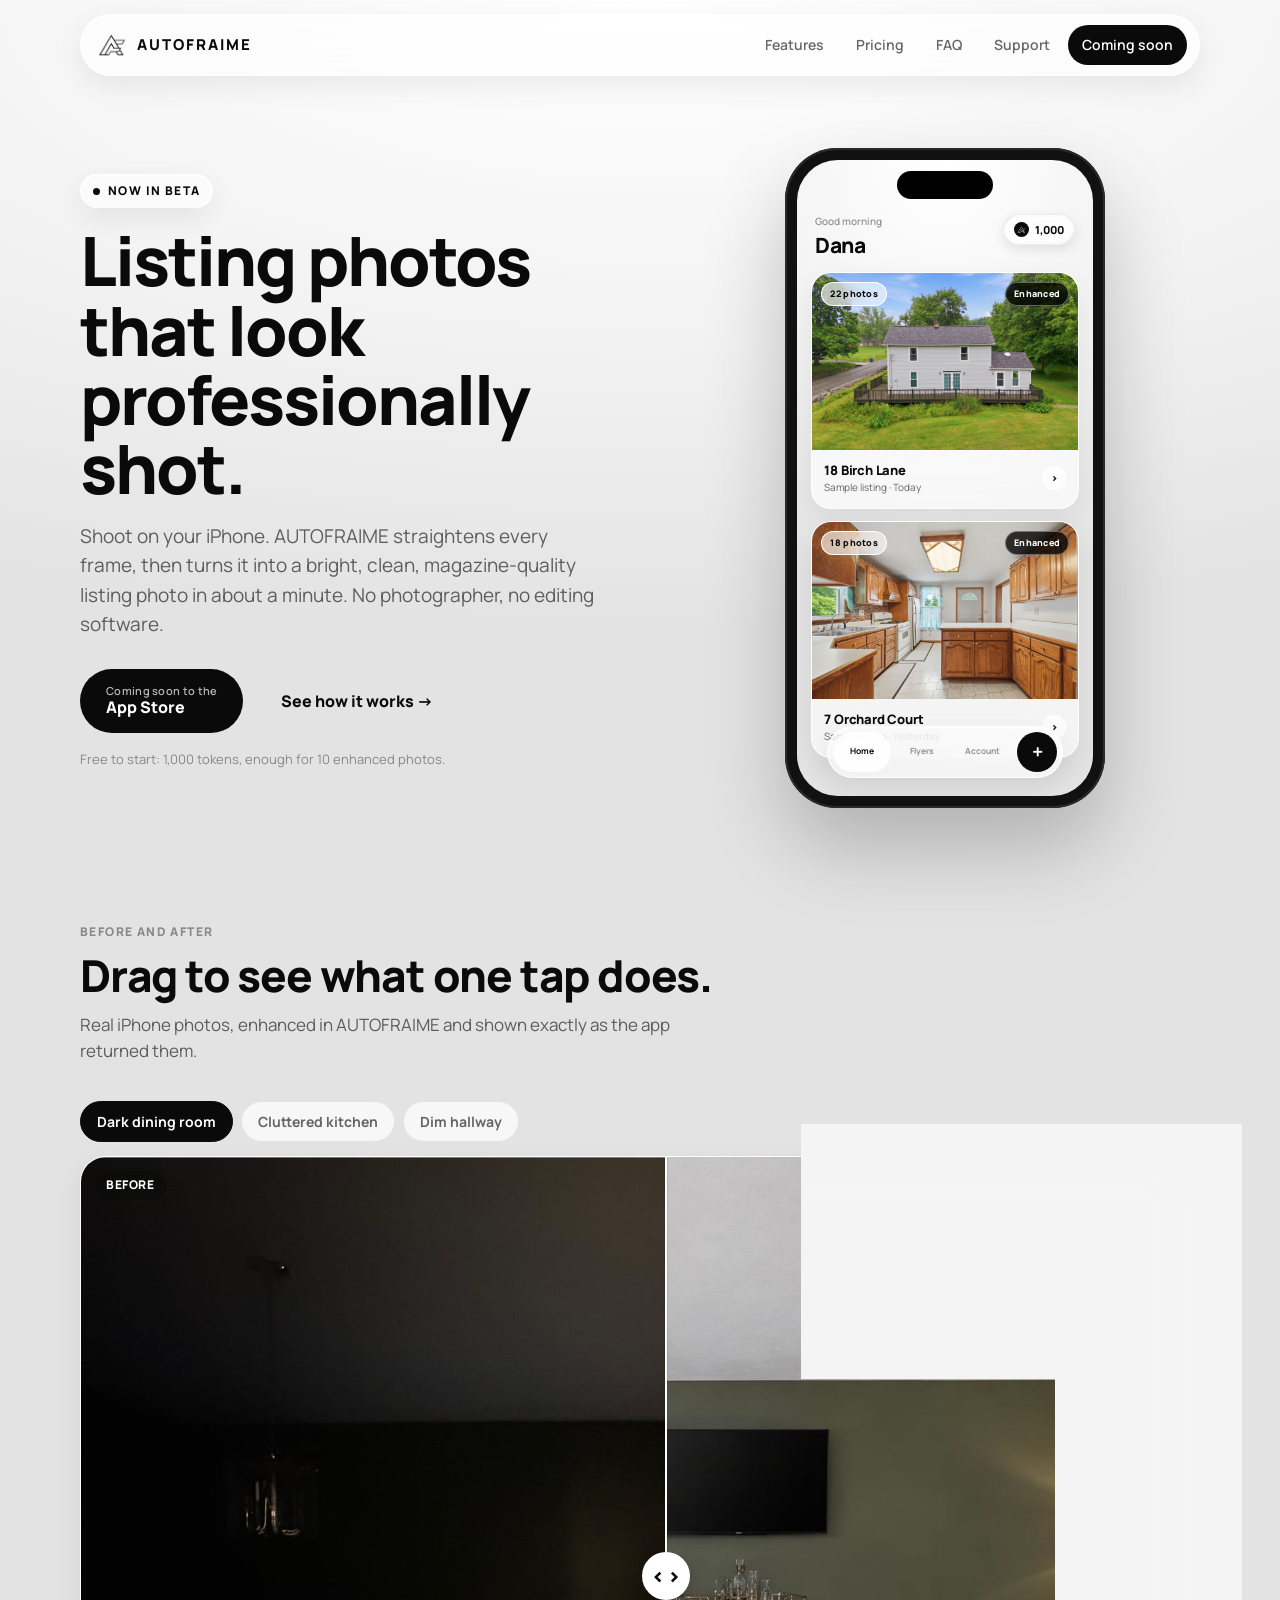
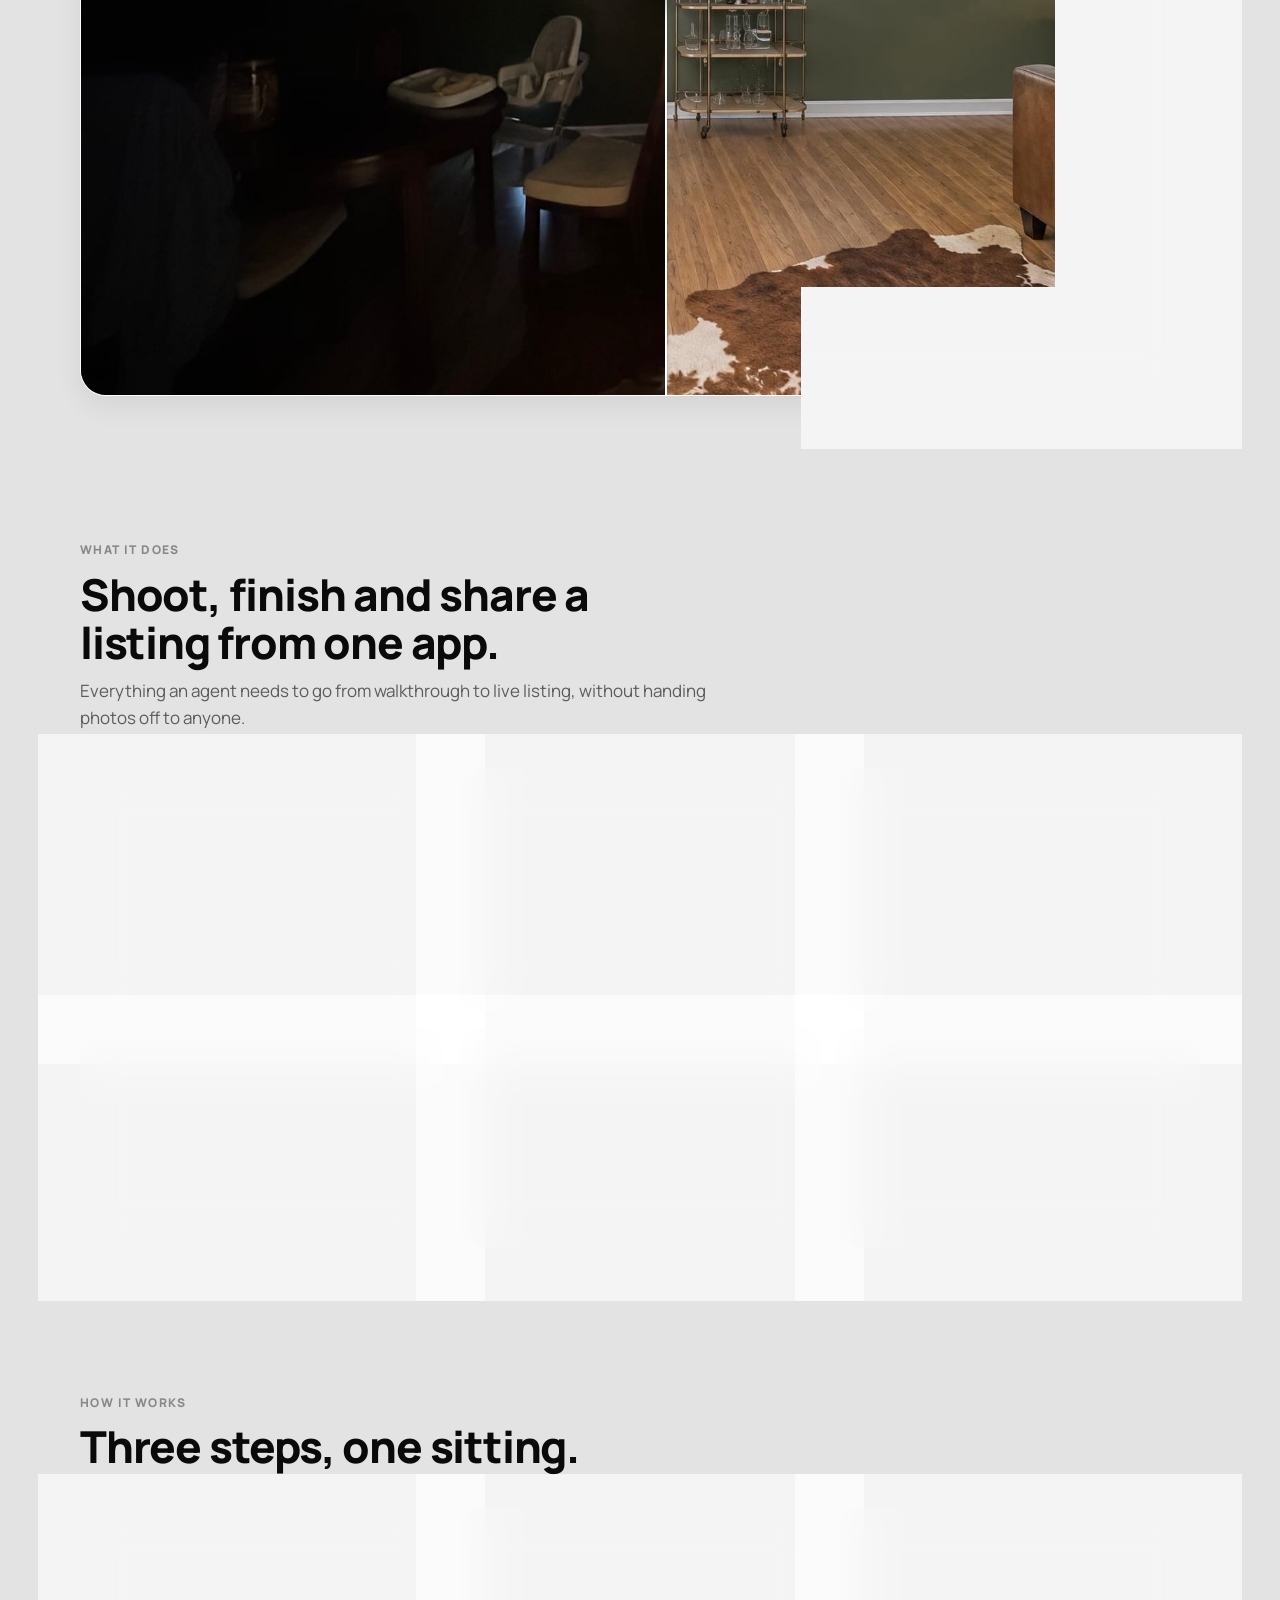
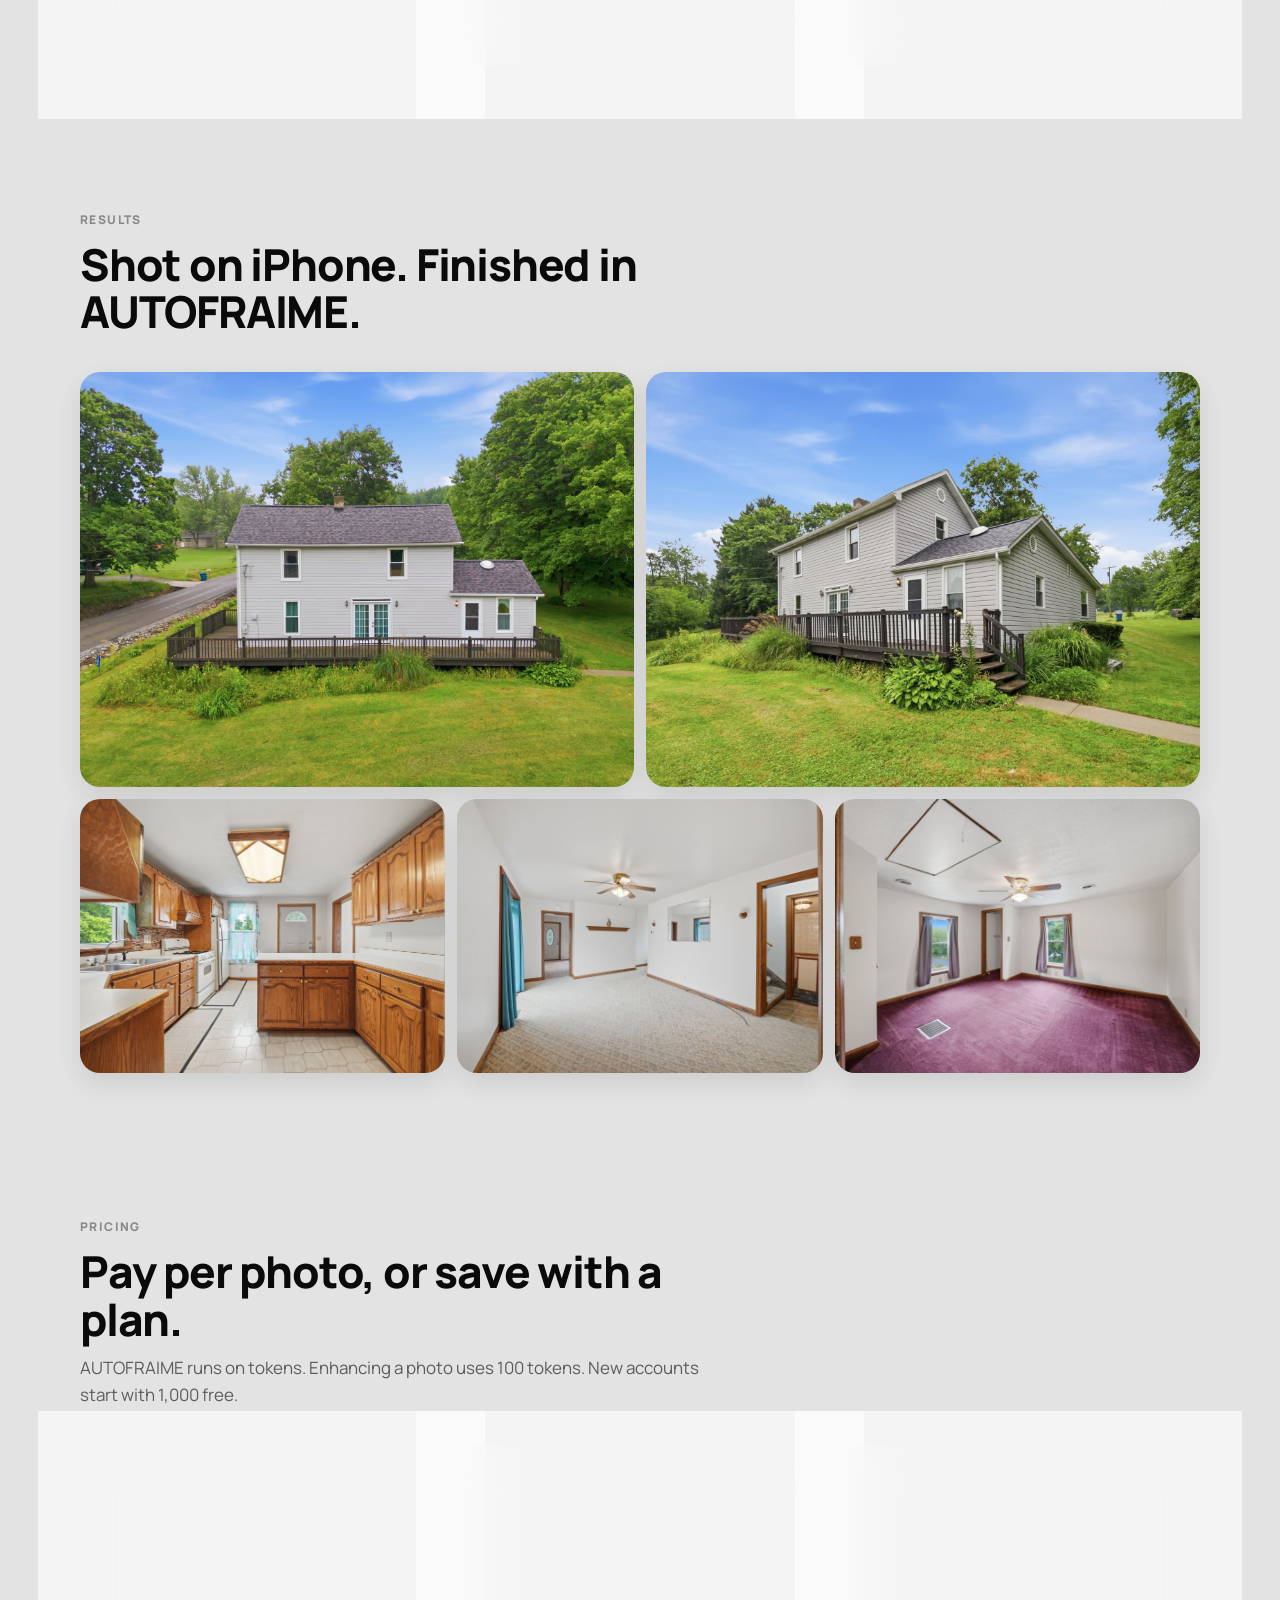
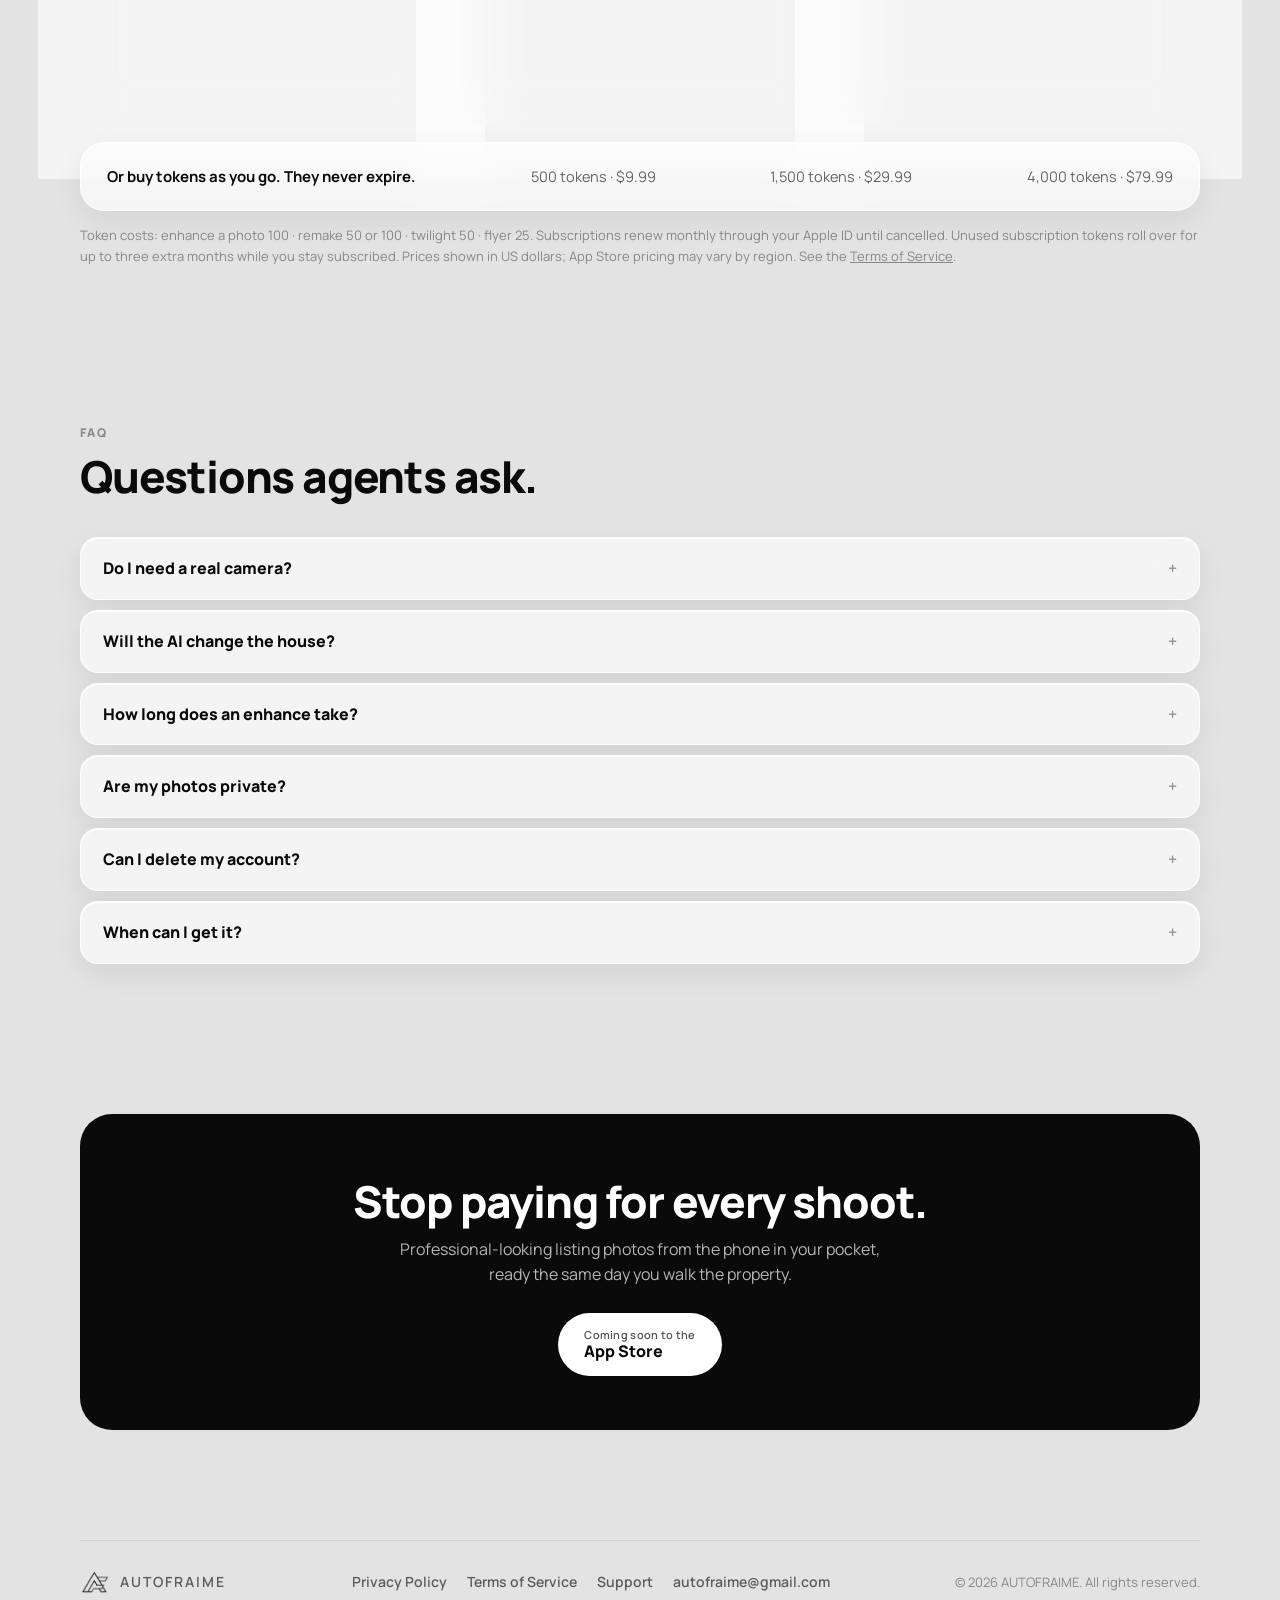
==== index.html @ 59c59e9b "Before/after slider: three real app examples, drag/tap/keyboard, intro sweep" ====
<!DOCTYPE html>
<html lang="en">
<head>
  <meta charset="UTF-8">
  <meta name="viewport" content="width=device-width, initial-scale=1.0">
  <title>AUTOFRAIME · AI real estate photography on your iPhone</title>
  <meta name="description" content="Shoot listing photos on your iPhone, straighten them automatically, and turn them into bright, magazine-quality listing photos with AI. Twilight shots, branded flyers and client galleries included. Coming soon to the App Store.">
  <meta property="og:title" content="AUTOFRAIME · AI real estate photography">
  <meta property="og:description" content="Listing photos that look professionally shot, straight from your iPhone. Coming soon to the App Store.">
  <meta property="og:image" content="assets/photos/exterior-back.jpg">
  <link rel="icon" type="image/png" href="favicon.png">
  <link rel="apple-touch-icon" href="apple-touch-icon.png">
  <link rel="preconnect" href="https://fonts.googleapis.com">
  <link rel="preconnect" href="https://fonts.gstatic.com" crossorigin>
  <link href="https://fonts.googleapis.com/css2?family=Manrope:wght@400;500;600;700;800&display=swap" rel="stylesheet">
  <link rel="stylesheet" href="assets/style.css">
</head>
<body>

  <header class="nav glass">
    <a class="brand" href="./"><img src="logo.png" alt="">AUTOFRAIME</a>
    <nav class="nav-links">
      <a href="#features">Features</a>
      <a href="#pricing">Pricing</a>
      <a href="#faq">FAQ</a>
      <a href="support/">Support</a>
      <a class="pill" href="#soon">Coming soon</a>
    </nav>
  </header>

  <main class="wrap">

    <!-- HERO -->
    <section class="hero">
      <div>
        <span class="eyebrow glass"><span class="dot"></span>Now in beta</span>
        <h1>Listing photos that look professionally shot.</h1>
        <p class="lede">Shoot on your iPhone. AUTOFRAIME straightens every frame, then turns it into a bright, clean, magazine-quality listing photo in about a minute. No photographer, no editing software.</p>
        <div class="hero-cta" id="soon">
          <span class="btn btn-soon" aria-disabled="true">
            <span class="stack"><small>Coming soon to the</small>App Store</span>
          </span>
          <a class="btn btn-ghost" href="#features">See how it works →</a>
        </div>
        <p class="hero-note">Free to start: 1,000 tokens, enough for 10 enhanced photos.</p>
      </div>

      <!-- The app's Home screen, recreated -->
      <div class="phone" aria-hidden="true">
        <div class="screen">
          <div class="island"></div>
          <div class="app-head">
            <div><div class="hi">Good morning</div><div class="name">Dana</div></div>
            <div class="credits bevel"><span class="coin"><img src="logo.png" alt=""></span>1,000</div>
          </div>
          <div class="feed">
            <div class="card glass">
              <div class="ph" style="background-image:url(assets/photos/exterior-back.jpg)">
                <span class="badge l">22 photos</span><span class="badge r">Enhanced</span>
              </div>
              <div class="meta"><div><div class="addr">18 Birch Lane</div><div class="sub">Sample listing · Today</div></div><span class="chev">›</span></div>
            </div>
            <div class="card glass">
              <div class="ph" style="background-image:url(assets/photos/kitchen.jpg)">
                <span class="badge l">18 photos</span><span class="badge r">Enhanced</span>
              </div>
              <div class="meta"><div><div class="addr">7 Orchard Court</div><div class="sub">Sample listing · Yesterday</div></div><span class="chev">›</span></div>
            </div>
          </div>
          <div class="dock glass">
            <span class="tab on">Home</span><span class="tab">Flyers</span><span class="tab">Account</span>
            <span class="plus">+</span>
          </div>
        </div>
      </div>
    </section>

    <!-- BEFORE / AFTER -->
    <section id="before-after">
      <div class="section-head">
        <span class="kicker">Before and after</span>
        <h2>Drag to see what one tap does.</h2>
        <p>Real iPhone photos, enhanced in AUTOFRAIME and shown exactly as the app returned them.</p>
      </div>
      <div class="ba-tabs" role="group" aria-label="Choose an example">
        <button type="button" class="on" data-set="dining" data-alt="dining room">Dark dining room</button>
        <button type="button" data-set="kitchen" data-alt="kitchen">Cluttered kitchen</button>
        <button type="button" data-set="hallway" data-alt="hallway">Dim hallway</button>
      </div>
      <div class="ba glass" style="--pos:50%">
        <img class="ba-after" src="assets/compare/dining-after.jpg" alt="After: the dining room, bright and evenly lit" width="1600" height="1200">
        <img class="ba-before" src="assets/compare/dining-before.jpg" alt="Before: the dining room, nearly dark" width="1600" height="1200">
        <span class="ba-label l">Before</span>
        <span class="ba-label r">After</span>
        <div class="ba-handle" aria-hidden="true"><span>&#8249;&#8239;&#8250;</span></div>
        <input class="ba-range" type="range" min="0" max="100" value="50" aria-label="Slide to compare before and after">
      </div>
    </section>

    <!-- FEATURES -->
    <section id="features">
      <div class="section-head">
        <span class="kicker">What it does</span>
        <h2>Shoot, finish and share a listing from one app.</h2>
        <p>Everything an agent needs to go from walkthrough to live listing, without handing photos off to anyone.</p>
      </div>
      <div class="grid g3">
        <div class="feature glass"><div class="ico bevel">📐</div><h3>Auto Fraime camera</h3><p>A live level guide while you shoot, and every photo comes out straightened: horizon level and walls pulled upright. Ultra-wide lens support for tight rooms.</p></div>
        <div class="feature glass"><div class="ico bevel">✨</div><h3>AI Enhance</h3><p>Bright, balanced exposure, true white walls, cloudy skies swapped for blue ones, TVs switched off, and people and pets removed. Built to keep the room exactly as it is.</p></div>
        <div class="feature glass"><div class="ico bevel">🧹</div><h3>Optional declutter</h3><p>Clears countertops, cords and personal clutter when you want it, or leaves the room untouched and only fixes the light. Your call, per enhance.</p></div>
        <div class="feature glass"><div class="ico bevel">🌇</div><h3>Twilight in one tap</h3><p>Turn any enhanced photo into a dusk shot. It is added as a new photo, so you keep the daylight version too.</p></div>
        <div class="feature glass"><div class="ico bevel">📰</div><h3>Branded flyers</h3><p>Story and post sized flyers laid out for you, with your logo, headshot, phone, email, website and brand color.</p></div>
        <div class="feature glass"><div class="ico bevel">🔗</div><h3>Share and export</h3><p>Send clients a private web gallery link, or export MLS-ready 2048px photos, social squares or full-size originals.</p></div>
      </div>
    </section>

    <!-- HOW IT WORKS -->
    <section>
      <div class="section-head">
        <span class="kicker">How it works</span>
        <h2>Three steps, one sitting.</h2>
      </div>
      <div class="grid g3 steps">
        <div class="step glass"><h3>Shoot</h3><p>Create a listing, pick the address, and walk the property. The camera keeps you level and straight as you go.</p></div>
        <div class="step glass"><h3>Enhance</h3><p>Tap Enhance on a photo or Enhance All for the whole listing. It runs in the background, so you can keep shooting.</p></div>
        <div class="step glass"><h3>Share</h3><p>Export for the MLS, send a client gallery, or lay out a flyer. Everything is backed up to your account.</p></div>
      </div>
    </section>

    <!-- RESULTS -->
    <section>
      <div class="section-head">
        <span class="kicker">Results</span>
        <h2>Shot on iPhone. Finished in AUTOFRAIME.</h2>
      </div>
      <div class="gallery">
        <figure class="a"><img src="assets/photos/exterior-back.jpg" alt="Exterior with deck and lawn under a blue sky" loading="lazy"></figure>
        <figure class="b"><img src="assets/photos/exterior-side.jpg" alt="Side exterior with deck" loading="lazy"></figure>
        <figure class="c"><img src="assets/photos/kitchen.jpg" alt="Kitchen with wood cabinets" loading="lazy"></figure>
        <figure class="d"><img src="assets/photos/hallway.jpg" alt="Bright hallway" loading="lazy"></figure>
        <figure class="e"><img src="assets/photos/bedroom.jpg" alt="Bedroom with ceiling fan" loading="lazy"></figure>
      </div>
    </section>

    <!-- PRICING -->
    <section id="pricing">
      <div class="section-head">
        <span class="kicker">Pricing</span>
        <h2>Pay per photo, or save with a plan.</h2>
        <p>AUTOFRAIME runs on tokens. Enhancing a photo uses 100 tokens. New accounts start with 1,000 free.</p>
      </div>
      <div class="plans">
        <div class="plan glass"><h3>Starter</h3><div class="price">$29.99<small> / month</small></div>
          <ul><li>3,400 tokens a month</li><li>About 34 enhanced photos</li><li>Unused tokens roll over</li></ul></div>
        <div class="plan glass"><h3>Pro</h3><div class="price">$59.99<small> / month</small></div>
          <ul><li>7,800 tokens a month</li><li>About 78 enhanced photos</li><li>Unused tokens roll over</li></ul></div>
        <div class="plan glass best"><span class="tag">BEST VALUE</span><h3>Studio</h3><div class="price">$119.00<small> / month</small></div>
          <ul><li>17,700 tokens a month</li><li>About 177 enhanced photos</li><li>Unused tokens roll over</li></ul></div>
      </div>
      <div class="packs glass">
        <strong>Or buy tokens as you go. They never expire.</strong>
        <span class="pk">500 tokens · $9.99</span>
        <span class="pk">1,500 tokens · $29.99</span>
        <span class="pk">4,000 tokens · $79.99</span>
      </div>
      <p class="fine">Token costs: enhance a photo 100 · remake 50 or 100 · twilight 50 · flyer 25. Subscriptions renew monthly through your Apple ID until cancelled. Unused subscription tokens roll over for up to three extra months while you stay subscribed. Prices shown in US dollars; App Store pricing may vary by region. See the <a href="terms/">Terms of Service</a>.</p>
    </section>

    <!-- FAQ -->
    <section id="faq" class="faq">
      <div class="section-head">
        <span class="kicker">FAQ</span>
        <h2>Questions agents ask.</h2>
      </div>
      <details class="glass"><summary>Do I need a real camera?</summary><p>No. AUTOFRAIME is built for the iPhone you already carry, including the ultra-wide lens for small rooms.</p></details>
      <details class="glass"><summary>Will the AI change the house?</summary><p>It is designed to keep the room, layout, windows, fixtures, finishes and artwork exactly as photographed, and to change light, color and clutter only. AI can still make mistakes, so review every photo before you list it, and follow your MLS rules on disclosing edited or virtually altered photos.</p></details>
      <details class="glass"><summary>How long does an enhance take?</summary><p>Usually about a minute, depending on your connection. It runs in the background, and you get a notification when it is done.</p></details>
      <details class="glass"><summary>Are my photos private?</summary><p>Yes. Photos are stored privately in your account. They are only visible to someone else if you choose to share a gallery link or export them. See our <a href="privacy/">Privacy Policy</a>.</p></details>
      <details class="glass"><summary>Can I delete my account?</summary><p>Yes, any time, in the app under Account, Delete account. It permanently removes your account, every listing and photo, and your token balance.</p></details>
      <details class="glass"><summary>When can I get it?</summary><p>AUTOFRAIME is in beta testing now and coming soon to the App Store.</p></details>
    </section>

    <!-- CLOSER -->
    <section>
      <div class="closer">
        <h2>Stop paying for every shoot.</h2>
        <p>Professional-looking listing photos from the phone in your pocket, ready the same day you walk the property.</p>
        <span class="btn btn-soon" aria-disabled="true"><span class="stack"><small>Coming soon to the</small>App Store</span></span>
      </div>
    </section>
  </main>

  <footer class="wrap">
    <div class="foot">
      <a class="brand" href="./"><img src="logo.png" alt="">AUTOFRAIME</a>
      <nav>
        <a href="privacy/">Privacy Policy</a>
        <a href="terms/">Terms of Service</a>
        <a href="support/">Support</a>
        <a href="mailto:autofraime@gmail.com">autofraime@gmail.com</a>
      </nav>
      <span class="copy">© 2026 AUTOFRAIME. All rights reserved.</span>
    </div>
  </footer>

  <script>
  // Before/after slider. Drag (or tap) anywhere on the photo; the hidden range
  // input keeps it usable with a keyboard and screen readers.
  (() => {
    const box = document.querySelector('.ba');
    if (!box) return;
    const range = box.querySelector('.ba-range');
    const before = box.querySelector('.ba-before');
    const after = box.querySelector('.ba-after');
    const set = (v) => {
      v = Math.max(0, Math.min(100, v));
      box.style.setProperty('--pos', v + '%');
      range.value = Math.round(v);
    };
    const fromPointer = (e) => {
      const r = box.getBoundingClientRect();
      set(((e.clientX - r.left) / r.width) * 100);
    };
    let dragging = false, touched = false;
    box.addEventListener('pointerdown', (e) => {
      dragging = touched = true;
      box.setPointerCapture(e.pointerId);
      fromPointer(e);
    });
    box.addEventListener('pointermove', (e) => { if (dragging) fromPointer(e); });
    for (const t of ['pointerup', 'pointercancel']) box.addEventListener(t, () => { dragging = false; });
    range.addEventListener('input', () => { touched = true; set(+range.value); });

    // Example tabs swap both photos and reset to the middle.
    document.querySelectorAll('.ba-tabs button').forEach((b) => {
      b.addEventListener('click', () => {
        document.querySelectorAll('.ba-tabs button').forEach((x) => x.classList.toggle('on', x === b));
        const k = b.dataset.set, name = b.dataset.alt;
        before.src = `assets/compare/${k}-before.jpg`;
        after.src = `assets/compare/${k}-after.jpg`;
        before.alt = `Before: the ${name}, as shot on iPhone`;
        after.alt = `After: the ${name}, enhanced in AUTOFRAIME`;
        set(50);
      });
      // Warm the other examples so switching is instant.
      for (const w of ['before', 'after']) new Image().src = `assets/compare/${b.dataset.set}-${w}.jpg`;
    });

    // A small sweep the first time it scrolls into view, so it reads as
    // something you can drag. Skipped for reduced motion or once touched.
    if (matchMedia('(prefers-reduced-motion: reduce)').matches || !('IntersectionObserver' in window)) return;
    const io = new IntersectionObserver((entries) => {
      if (!entries[0].isIntersecting) return;
      io.disconnect();
      const keys = [[0, 50], [600, 28], [1300, 72], [1900, 50]];
      const t0 = performance.now();
      const step = (now) => {
        if (touched) return;
        const t = now - t0;
        let i = keys.findIndex(([at]) => at > t);
        if (i === -1) return set(50);
        const [a0, v0] = keys[i - 1], [a1, v1] = keys[i];
        const p = (t - a0) / (a1 - a0), e = p < 0.5 ? 2 * p * p : 1 - Math.pow(-2 * p + 2, 2) / 2;
        set(v0 + (v1 - v0) * e);
        requestAnimationFrame(step);
      };
      setTimeout(() => requestAnimationFrame(step), 300);
    }, { threshold: 0.5 });
    io.observe(box);
  })();
  </script>
</body>
</html>
---- assets/style.css ----
/* AUTOFRAIME: Signature Mono, the same language as the app:
   white ground, ink type, liquid glass, listing photos kept in colour. */

:root {
  --ink: #0A0A0A;
  --ink-2: rgba(10, 10, 10, 0.62);
  --ink-3: rgba(10, 10, 10, 0.42);
  --paper: #FBF9F4;
  --line: rgba(10, 10, 10, 0.08);
  --glass: rgba(255, 255, 255, 0.62);
  --glass-strong: rgba(255, 255, 255, 0.82);
  --radius: 24px;
  --max: 1120px;
}

* { box-sizing: border-box; }
html { scroll-behavior: smooth; }
body {
  margin: 0;
  font-family: "Manrope", -apple-system, BlinkMacSystemFont, "SF Pro Text", system-ui, sans-serif;
  color: var(--ink);
  background: #E3E3E3;
  background-image: radial-gradient(120% 70% at 50% 0%, #FFFFFF 0%, #F2F2F2 55%, #E3E3E3 100%);
  background-attachment: fixed;
  -webkit-font-smoothing: antialiased;
  line-height: 1.55;
}
img { max-width: 100%; display: block; }
a { color: inherit; }
.wrap { width: min(var(--max), calc(100% - 40px)); margin: 0 auto; }

/* ---------- Glass ---------- */
.glass {
  background: var(--glass);
  -webkit-backdrop-filter: blur(22px) saturate(180%);
  backdrop-filter: blur(22px) saturate(180%);
  border: 1px solid rgba(255, 255, 255, 0.85);
  box-shadow: inset 0 1px 1px rgba(255, 255, 255, 1), 0 10px 28px rgba(0, 0, 0, 0.07);
}
.bevel {
  background: rgba(255, 255, 255, 0.7);
  border: 1px solid rgba(51, 51, 51, 0.08);
  box-shadow:
    inset 2px -2px 1px -1px rgba(255,255,255,0.9),
    inset -2px 2px 1px -1px rgba(255,255,255,0.9),
    inset 0 0 2px rgba(0,0,0,0.22),
    0 4px 12px rgba(0,0,0,0.10);
}

/* ---------- Nav ---------- */
.nav {
  position: sticky; top: 14px; z-index: 50;
  width: min(var(--max), calc(100% - 28px));
  margin: 14px auto 0;
  display: flex; align-items: center; justify-content: space-between;
  padding: 10px 12px 10px 16px;
  border-radius: 999px;
}
.brand { display: flex; align-items: center; gap: 10px; text-decoration: none; font-weight: 800; letter-spacing: 2px; font-size: 15px; }
.brand img { width: 30px; height: 30px; }
.nav-links { display: flex; align-items: center; gap: 4px; }
.nav-links a { text-decoration: none; font-weight: 600; font-size: 14px; padding: 9px 14px; border-radius: 999px; color: var(--ink-2); }
.nav-links a:hover { color: var(--ink); background: rgba(255,255,255,0.7); }
.nav .pill { color: #fff !important; background: var(--ink); }
.nav .pill:hover { background: #222 !important; }
@media (max-width: 720px) { .nav-links a:not(.pill) { display: none; } }

/* ---------- Buttons ---------- */
.btn {
  display: inline-flex; align-items: center; gap: 10px;
  padding: 16px 26px; border-radius: 999px;
  font-weight: 800; font-size: 16px; text-decoration: none;
  border: none; cursor: pointer; font-family: inherit;
}
.btn-ink { background: var(--ink); color: #fff; }
.btn-soon { background: var(--ink); color: #fff; cursor: default; }
.btn-soon .apple { font-size: 20px; line-height: 1; margin-top: -2px; }
.btn-soon small { display: block; font-size: 11px; font-weight: 600; opacity: 0.7; letter-spacing: 0.3px; }
.btn-soon span.stack { text-align: left; line-height: 1.15; }
.btn-ghost { color: var(--ink); }

/* ---------- Hero ---------- */
.hero { padding: 72px 0 40px; display: grid; grid-template-columns: 1.05fr 0.95fr; gap: 48px; align-items: center; }
.eyebrow { display: inline-flex; align-items: center; gap: 8px; font-size: 12px; font-weight: 800; letter-spacing: 1.4px; text-transform: uppercase; padding: 7px 12px; border-radius: 999px; }
.eyebrow .dot { width: 7px; height: 7px; border-radius: 50%; background: var(--ink); animation: pulse 1.6s ease-in-out infinite; }
@keyframes pulse { 50% { opacity: 0.35; transform: scale(0.7); } }
h1 { font-size: clamp(40px, 6vw, 68px); line-height: 1.02; letter-spacing: -2px; margin: 18px 0 18px; font-weight: 800; }
.lede { font-size: 19px; color: var(--ink-2); max-width: 520px; margin: 0 0 30px; }
.hero-cta { display: flex; flex-wrap: wrap; gap: 12px; align-items: center; }
.hero-note { margin-top: 16px; font-size: 13px; color: var(--ink-3); }
@media (max-width: 900px) { .hero { grid-template-columns: 1fr; padding-top: 48px; } }

/* ---------- Phone mockup (recreates the app's Home) ---------- */
.phone {
  width: 320px; height: 660px; margin: 0 auto; position: relative;
  border-radius: 52px; padding: 12px; background: #111;
  box-shadow: 0 40px 80px rgba(0,0,0,0.22), 0 0 0 2px #2a2a2a inset;
}
.screen {
  position: relative; width: 100%; height: 100%; border-radius: 41px; overflow: hidden;
  background: radial-gradient(120% 70% at 50% 0%, #FFF 0%, #F2F2F2 55%, #E3E3E3 100%);
}
.island { position: absolute; top: 11px; left: 50%; transform: translateX(-50%); width: 96px; height: 28px; border-radius: 20px; background: #000; z-index: 3; }
.app-head { position: absolute; top: 54px; left: 18px; right: 18px; display: flex; justify-content: space-between; align-items: flex-start; z-index: 2; }
.app-head .hi { font-size: 10px; font-weight: 600; color: var(--ink-3); }
.app-head .name { font-size: 21px; font-weight: 800; letter-spacing: -0.5px; }
.credits { display: flex; align-items: center; gap: 6px; padding: 6px 10px; border-radius: 999px; font-size: 11px; font-weight: 800; }
.coin { width: 15px; height: 15px; border-radius: 50%; background: var(--ink); display: grid; place-items: center; }
.coin img { width: 9px; height: 9px; filter: invert(1); }
.feed { position: absolute; top: 112px; left: 14px; right: 14px; display: flex; flex-direction: column; gap: 12px; }
.card { border-radius: 20px; overflow: hidden; }
.card .ph { aspect-ratio: 3/2; background-size: cover; background-position: center; position: relative; }
.badge { position: absolute; top: 9px; font-size: 9px; font-weight: 800; padding: 4px 8px; border-radius: 999px; letter-spacing: 0.3px; }
.badge.l { left: 9px; background: rgba(255,255,255,0.6); -webkit-backdrop-filter: blur(10px); backdrop-filter: blur(10px); border: 1px solid rgba(255,255,255,0.95); }
.badge.r { right: 9px; background: rgba(0,0,0,0.78); color: #fff; border: 1px solid rgba(255,255,255,0.35); }
.card .meta { padding: 10px 12px 12px; display: flex; justify-content: space-between; align-items: center; }
.card .addr { font-size: 13px; font-weight: 800; letter-spacing: -0.2px; }
.card .sub { font-size: 10px; color: var(--ink-2); }
.chev { width: 24px; height: 24px; border-radius: 50%; display: grid; place-items: center; font-size: 11px; font-weight: 800; background: rgba(255,255,255,0.7); border: 1px solid #fff; }
.dock { position: absolute; bottom: 18px; left: 50%; transform: translateX(-50%); display: flex; align-items: center; gap: 2px; padding: 5px; border-radius: 999px; z-index: 2; }
.dock .tab { width: 58px; height: 40px; border-radius: 999px; display: grid; place-items: center; font-size: 8.5px; font-weight: 700; color: var(--ink-3); }
.dock .tab.on { background: rgba(255,255,255,0.85); color: var(--ink); }
.dock .plus { width: 40px; height: 40px; border-radius: 50%; background: var(--ink); color: #fff; display: grid; place-items: center; font-size: 20px; font-weight: 700; margin-left: 4px; }

/* ---------- Sections ---------- */
section { padding: 70px 0; }
.section-head { max-width: 640px; margin-bottom: 36px; }
.kicker { font-size: 12px; font-weight: 800; letter-spacing: 1.4px; text-transform: uppercase; color: var(--ink-3); }
h2 { font-size: clamp(30px, 4vw, 44px); line-height: 1.08; letter-spacing: -1.2px; margin: 10px 0 12px; font-weight: 800; }
.section-head p { color: var(--ink-2); font-size: 17px; margin: 0; }

.grid { display: grid; gap: 16px; }
.g3 { grid-template-columns: repeat(3, 1fr); }
.g2 { grid-template-columns: repeat(2, 1fr); }
@media (max-width: 900px) { .g3, .g2 { grid-template-columns: 1fr; } }

.feature { border-radius: var(--radius); padding: 26px; }
.feature .ico { width: 46px; height: 46px; border-radius: 14px; display: grid; place-items: center; font-size: 20px; margin-bottom: 16px; }
.feature h3 { margin: 0 0 6px; font-size: 19px; letter-spacing: -0.3px; }
.feature p { margin: 0; color: var(--ink-2); font-size: 15px; }

.steps { counter-reset: s; }
.step { border-radius: var(--radius); padding: 26px; position: relative; }
.step::before { counter-increment: s; content: counter(s); position: absolute; top: 22px; right: 24px; font-size: 54px; font-weight: 800; color: rgba(10,10,10,0.07); line-height: 1; }
.step h3 { margin: 0 0 6px; font-size: 19px; }
.step p { margin: 0; color: var(--ink-2); font-size: 15px; }

.gallery { display: grid; grid-template-columns: repeat(6, 1fr); gap: 12px; }
.gallery figure { margin: 0; border-radius: 20px; overflow: hidden; box-shadow: 0 10px 26px rgba(0,0,0,0.10); }
.gallery img { width: 100%; height: 100%; object-fit: cover; aspect-ratio: 4/3; }
.gallery .a { grid-column: span 3; } .gallery .b { grid-column: span 3; }
.gallery .c, .gallery .d, .gallery .e { grid-column: span 2; }
@media (max-width: 720px) { .gallery { grid-template-columns: 1fr; } .gallery figure { grid-column: auto !important; } }

/* ---------- Pricing ---------- */
.plans { display: grid; grid-template-columns: repeat(3, 1fr); gap: 16px; }
@media (max-width: 900px) { .plans { grid-template-columns: 1fr; } }
.plan { border-radius: var(--radius); padding: 26px; position: relative; }
.plan.best { outline: 2px solid var(--ink); }
.plan .tag { position: absolute; top: 18px; right: 18px; font-size: 10px; font-weight: 800; letter-spacing: 0.6px; background: var(--ink); color: #fff; padding: 4px 9px; border-radius: 999px; }
.plan h3 { margin: 0; font-size: 20px; }
.price { font-size: 38px; font-weight: 800; letter-spacing: -1px; margin: 10px 0 2px; }
.price small { font-size: 14px; font-weight: 600; color: var(--ink-3); letter-spacing: 0; }
.plan ul { list-style: none; padding: 0; margin: 16px 0 0; }
.plan li { padding: 7px 0; border-top: 1px solid var(--line); font-size: 14.5px; color: var(--ink-2); }
.packs { margin-top: 16px; border-radius: var(--radius); padding: 22px 26px; display: flex; flex-wrap: wrap; gap: 14px 28px; align-items: center; justify-content: space-between; }
.packs strong { font-size: 15px; }
.packs .pk { font-size: 14.5px; color: var(--ink-2); }
.fine { font-size: 13px; color: var(--ink-3); margin-top: 14px; }

/* ---------- FAQ ---------- */
.faq details { border-radius: 18px; padding: 18px 22px; margin-bottom: 10px; }
.faq summary { cursor: pointer; font-weight: 800; font-size: 16px; list-style: none; }
.faq summary::-webkit-details-marker { display: none; }
.faq summary::after { content: "+"; float: right; font-weight: 600; color: var(--ink-3); }
.faq details[open] summary::after { content: "–"; }
.faq p { color: var(--ink-2); margin: 10px 0 0; }

/* ---------- Closing CTA ---------- */
.closer { border-radius: 32px; padding: 54px 30px; text-align: center; background: var(--ink); color: #fff; }
.closer h2 { color: #fff; }
.closer p { color: rgba(255,255,255,0.7); max-width: 520px; margin: 0 auto 26px; }
.closer .btn-soon { background: #fff; color: var(--ink); }

/* ---------- Footer ---------- */
footer { padding: 40px 0 60px; }
.foot { display: flex; flex-wrap: wrap; gap: 18px; justify-content: space-between; align-items: center; border-top: 1px solid var(--line); padding-top: 26px; }
.foot nav { display: flex; flex-wrap: wrap; gap: 6px 20px; }
.foot a { text-decoration: none; color: var(--ink-2); font-size: 14px; font-weight: 600; }
.foot a:hover { color: var(--ink); }
.copy { color: var(--ink-3); font-size: 13px; }

/* ---------- Legal pages ---------- */
.legal { padding: 50px 0 20px; }
.doc { border-radius: 28px; padding: clamp(24px, 5vw, 56px); max-width: 860px; margin: 0 auto; }
.doc h1 { font-size: clamp(32px, 5vw, 46px); margin-top: 0; }
.doc .updated { color: var(--ink-3); font-size: 14px; margin-top: -6px; }
.doc h2 { font-size: 22px; letter-spacing: -0.4px; margin: 34px 0 8px; }
.doc h3 { font-size: 16px; margin: 20px 0 6px; }
.doc p, .doc li { color: rgba(10,10,10,0.78); font-size: 15.5px; }
.doc ul { padding-left: 20px; }
.doc li { margin: 6px 0; }
.doc .callout { border-radius: 16px; padding: 16px 18px; margin: 18px 0; background: rgba(10,10,10,0.04); border: 1px solid var(--line); }
.doc a { text-decoration: underline; text-underline-offset: 2px; }
.toc { display: flex; flex-wrap: wrap; gap: 8px; margin: 18px 0 8px; }
.toc a { font-size: 13px; font-weight: 700; text-decoration: none; padding: 7px 12px; border-radius: 999px; background: rgba(255,255,255,0.7); border: 1px solid var(--line); }

/* Before / after slider */
.ba-tabs { display: flex; flex-wrap: wrap; gap: 8px; margin-bottom: 14px; }
.ba-tabs button { font: inherit; font-size: 14px; font-weight: 700; padding: 9px 16px; border-radius: 999px; cursor: pointer;
  color: var(--ink-2); background: rgba(255,255,255,0.7); border: 1px solid var(--line); }
.ba-tabs button.on { color: #fff; background: var(--ink); border-color: var(--ink); }
.ba { position: relative; aspect-ratio: 4 / 3; border-radius: 26px; overflow: hidden; padding: 0;
  user-select: none; -webkit-user-select: none; touch-action: pan-y; cursor: ew-resize; }
.ba img { position: absolute; inset: 0; width: 100%; height: 100%; object-fit: cover; display: block; pointer-events: none; }
.ba-before { clip-path: inset(0 calc(100% - var(--pos)) 0 0); }
.ba-handle { position: absolute; top: 0; bottom: 0; left: var(--pos); width: 2px; margin-left: -1px; background: #fff;
  box-shadow: 0 0 0 1px rgba(0,0,0,0.08); pointer-events: none; }
.ba-handle span { position: absolute; top: 50%; left: 50%; transform: translate(-50%, -50%); width: 48px; height: 48px;
  border-radius: 50%; background: #fff; color: var(--ink); display: grid; place-items: center; font-size: 22px; font-weight: 800;
  box-shadow: 0 8px 22px rgba(0,0,0,0.28); }
.ba-label { position: absolute; top: 14px; padding: 5px 11px; border-radius: 999px; background: rgba(10,10,10,0.6); color: #fff;
  font-size: 12px; font-weight: 800; letter-spacing: 0.6px; text-transform: uppercase; pointer-events: none; }
.ba-label.l { left: 14px; }
.ba-label.r { right: 14px; }
.ba-range { position: absolute; width: 1px; height: 1px; opacity: 0; pointer-events: none; }
.ba:focus-within { outline: 3px solid var(--ink); outline-offset: 3px; }
@media (max-width: 600px) { .ba { border-radius: 18px; } .ba-handle span { width: 40px; height: 40px; font-size: 18px; } }
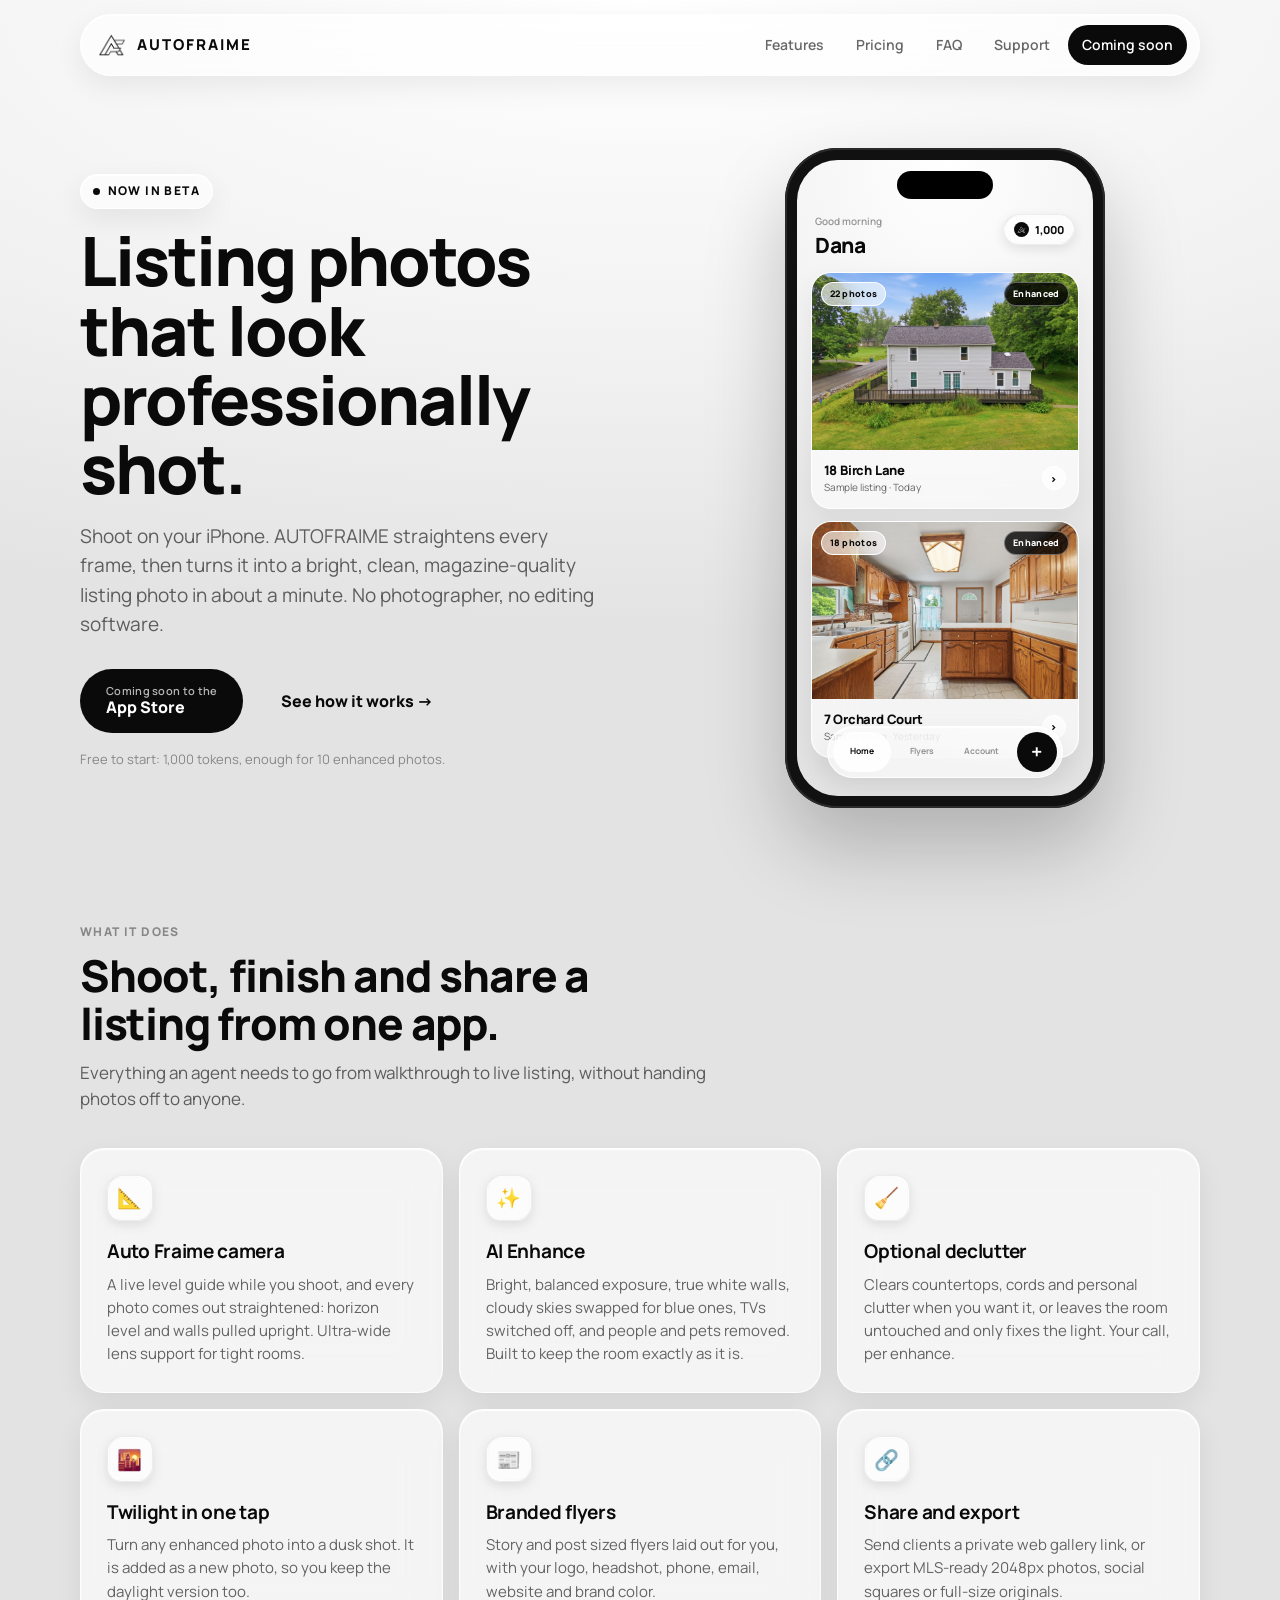
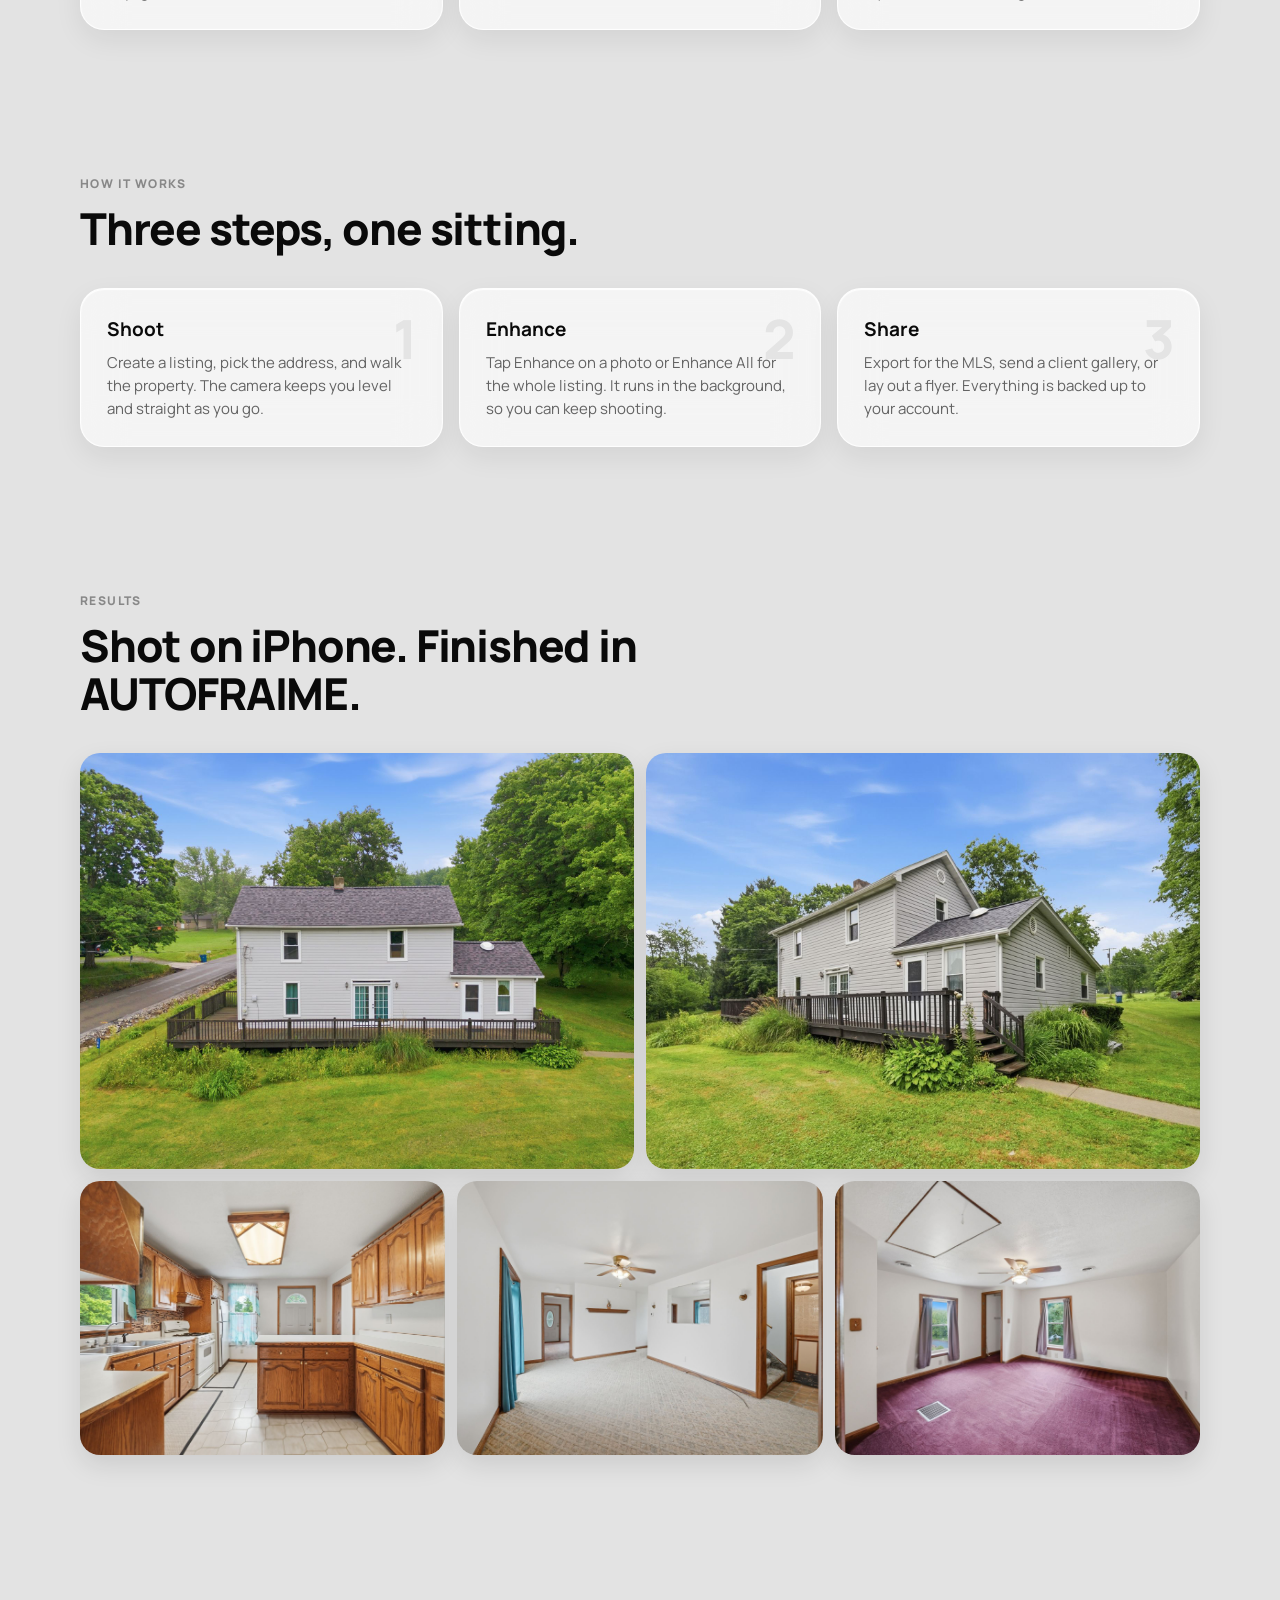
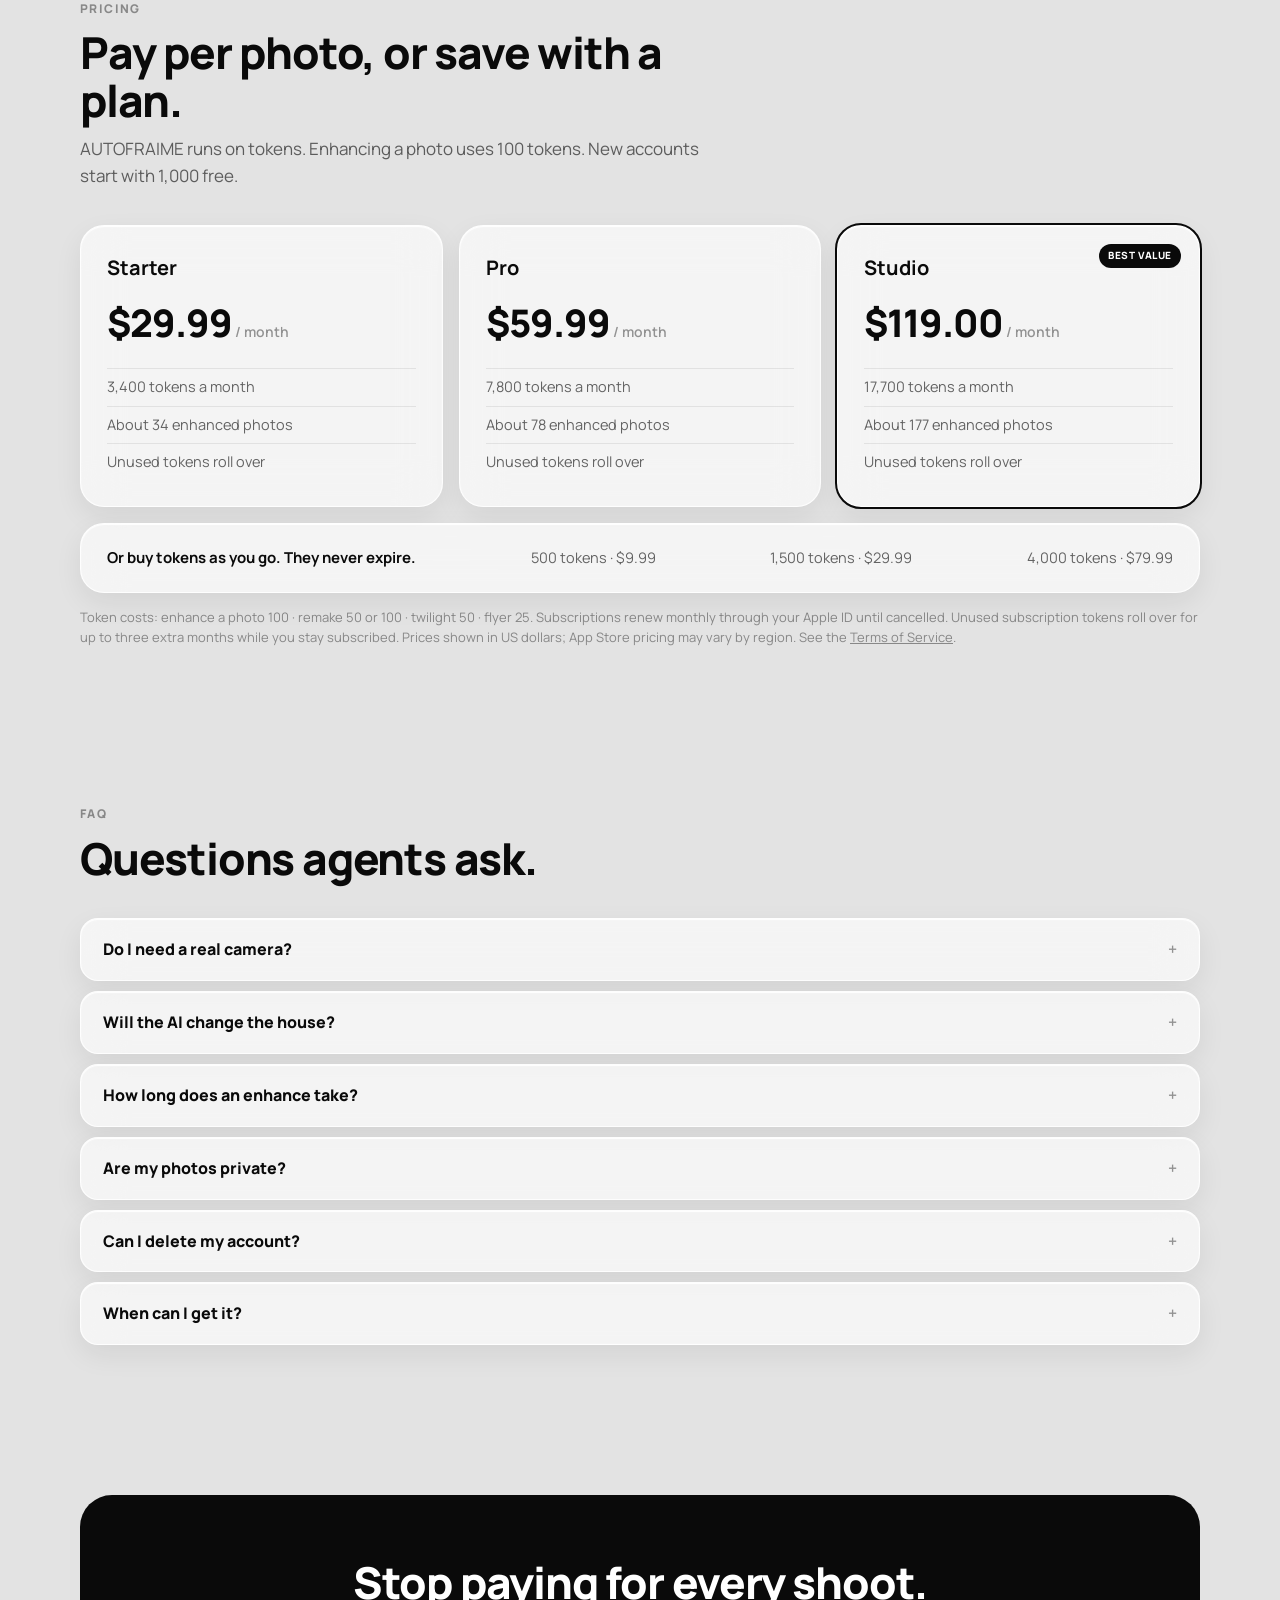
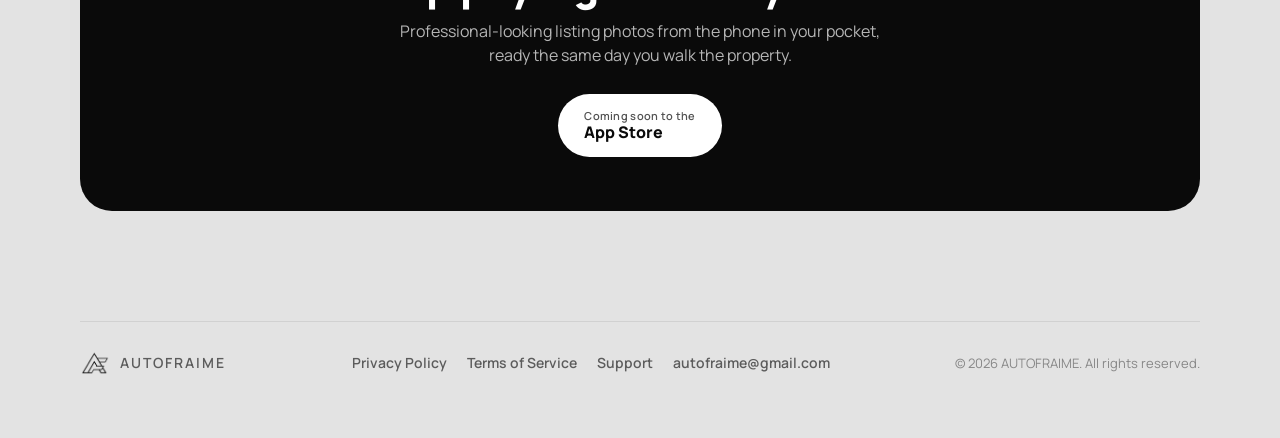
==== commit dda86911: "Revert "Before/after slider: three real app examples, drag/tap/keyboard, intro sweep" This reverts c" ====
--- a/index.html
+++ b/index.html
@@ -72,28 +72,6 @@
             <span class="plus">+</span>
           </div>
         </div>
-      </div>
-    </section>
-
-    <!-- BEFORE / AFTER -->
-    <section id="before-after">
-      <div class="section-head">
-        <span class="kicker">Before and after</span>
-        <h2>Drag to see what one tap does.</h2>
-        <p>Real iPhone photos, enhanced in AUTOFRAIME and shown exactly as the app returned them.</p>
-      </div>
-      <div class="ba-tabs" role="group" aria-label="Choose an example">
-        <button type="button" class="on" data-set="dining" data-alt="dining room">Dark dining room</button>
-        <button type="button" data-set="kitchen" data-alt="kitchen">Cluttered kitchen</button>
-        <button type="button" data-set="hallway" data-alt="hallway">Dim hallway</button>
-      </div>
-      <div class="ba glass" style="--pos:50%">
-        <img class="ba-after" src="assets/compare/dining-after.jpg" alt="After: the dining room, bright and evenly lit" width="1600" height="1200">
-        <img class="ba-before" src="assets/compare/dining-before.jpg" alt="Before: the dining room, nearly dark" width="1600" height="1200">
-        <span class="ba-label l">Before</span>
-        <span class="ba-label r">After</span>
-        <div class="ba-handle" aria-hidden="true"><span>&#8249;&#8239;&#8250;</span></div>
-        <input class="ba-range" type="range" min="0" max="100" value="50" aria-label="Slide to compare before and after">
       </div>
     </section>
 
@@ -203,71 +181,5 @@
     </div>
   </footer>
 
-  <script>
-  // Before/after slider. Drag (or tap) anywhere on the photo; the hidden range
-  // input keeps it usable with a keyboard and screen readers.
-  (() => {
-    const box = document.querySelector('.ba');
-    if (!box) return;
-    const range = box.querySelector('.ba-range');
-    const before = box.querySelector('.ba-before');
-    const after = box.querySelector('.ba-after');
-    const set = (v) => {
-      v = Math.max(0, Math.min(100, v));
-      box.style.setProperty('--pos', v + '%');
-      range.value = Math.round(v);
-    };
-    const fromPointer = (e) => {
-      const r = box.getBoundingClientRect();
-      set(((e.clientX - r.left) / r.width) * 100);
-    };
-    let dragging = false, touched = false;
-    box.addEventListener('pointerdown', (e) => {
-      dragging = touched = true;
-      box.setPointerCapture(e.pointerId);
-      fromPointer(e);
-    });
-    box.addEventListener('pointermove', (e) => { if (dragging) fromPointer(e); });
-    for (const t of ['pointerup', 'pointercancel']) box.addEventListener(t, () => { dragging = false; });
-    range.addEventListener('input', () => { touched = true; set(+range.value); });
-
-    // Example tabs swap both photos and reset to the middle.
-    document.querySelectorAll('.ba-tabs button').forEach((b) => {
-      b.addEventListener('click', () => {
-        document.querySelectorAll('.ba-tabs button').forEach((x) => x.classList.toggle('on', x === b));
-        const k = b.dataset.set, name = b.dataset.alt;
-        before.src = `assets/compare/${k}-before.jpg`;
-        after.src = `assets/compare/${k}-after.jpg`;
-        before.alt = `Before: the ${name}, as shot on iPhone`;
-        after.alt = `After: the ${name}, enhanced in AUTOFRAIME`;
-        set(50);
-      });
-      // Warm the other examples so switching is instant.
-      for (const w of ['before', 'after']) new Image().src = `assets/compare/${b.dataset.set}-${w}.jpg`;
-    });
-
-    // A small sweep the first time it scrolls into view, so it reads as
-    // something you can drag. Skipped for reduced motion or once touched.
-    if (matchMedia('(prefers-reduced-motion: reduce)').matches || !('IntersectionObserver' in window)) return;
-    const io = new IntersectionObserver((entries) => {
-      if (!entries[0].isIntersecting) return;
-      io.disconnect();
-      const keys = [[0, 50], [600, 28], [1300, 72], [1900, 50]];
-      const t0 = performance.now();
-      const step = (now) => {
-        if (touched) return;
-        const t = now - t0;
-        let i = keys.findIndex(([at]) => at > t);
-        if (i === -1) return set(50);
-        const [a0, v0] = keys[i - 1], [a1, v1] = keys[i];
-        const p = (t - a0) / (a1 - a0), e = p < 0.5 ? 2 * p * p : 1 - Math.pow(-2 * p + 2, 2) / 2;
-        set(v0 + (v1 - v0) * e);
-        requestAnimationFrame(step);
-      };
-      setTimeout(() => requestAnimationFrame(step), 300);
-    }, { threshold: 0.5 });
-    io.observe(box);
-  })();
-  </script>
 </body>
 </html>
--- a/assets/style.css
+++ b/assets/style.css
@@ -1,4 +1,4 @@
-/* AUTOFRAIME: Signature Mono, the same language as the app:
+/* AUTOFRAIME — Signature Mono, the same language as the app:
    white ground, ink type, liquid glass, listing photos kept in colour. */
 
 :root {
@@ -204,25 +204,3 @@
 .doc a { text-decoration: underline; text-underline-offset: 2px; }
 .toc { display: flex; flex-wrap: wrap; gap: 8px; margin: 18px 0 8px; }
 .toc a { font-size: 13px; font-weight: 700; text-decoration: none; padding: 7px 12px; border-radius: 999px; background: rgba(255,255,255,0.7); border: 1px solid var(--line); }
-
-/* Before / after slider */
-.ba-tabs { display: flex; flex-wrap: wrap; gap: 8px; margin-bottom: 14px; }
-.ba-tabs button { font: inherit; font-size: 14px; font-weight: 700; padding: 9px 16px; border-radius: 999px; cursor: pointer;
-  color: var(--ink-2); background: rgba(255,255,255,0.7); border: 1px solid var(--line); }
-.ba-tabs button.on { color: #fff; background: var(--ink); border-color: var(--ink); }
-.ba { position: relative; aspect-ratio: 4 / 3; border-radius: 26px; overflow: hidden; padding: 0;
-  user-select: none; -webkit-user-select: none; touch-action: pan-y; cursor: ew-resize; }
-.ba img { position: absolute; inset: 0; width: 100%; height: 100%; object-fit: cover; display: block; pointer-events: none; }
-.ba-before { clip-path: inset(0 calc(100% - var(--pos)) 0 0); }
-.ba-handle { position: absolute; top: 0; bottom: 0; left: var(--pos); width: 2px; margin-left: -1px; background: #fff;
-  box-shadow: 0 0 0 1px rgba(0,0,0,0.08); pointer-events: none; }
-.ba-handle span { position: absolute; top: 50%; left: 50%; transform: translate(-50%, -50%); width: 48px; height: 48px;
-  border-radius: 50%; background: #fff; color: var(--ink); display: grid; place-items: center; font-size: 22px; font-weight: 800;
-  box-shadow: 0 8px 22px rgba(0,0,0,0.28); }
-.ba-label { position: absolute; top: 14px; padding: 5px 11px; border-radius: 999px; background: rgba(10,10,10,0.6); color: #fff;
-  font-size: 12px; font-weight: 800; letter-spacing: 0.6px; text-transform: uppercase; pointer-events: none; }
-.ba-label.l { left: 14px; }
-.ba-label.r { right: 14px; }
-.ba-range { position: absolute; width: 1px; height: 1px; opacity: 0; pointer-events: none; }
-.ba:focus-within { outline: 3px solid var(--ink); outline-offset: 3px; }
-@media (max-width: 600px) { .ba { border-radius: 18px; } .ba-handle span { width: 40px; height: 40px; font-size: 18px; } }
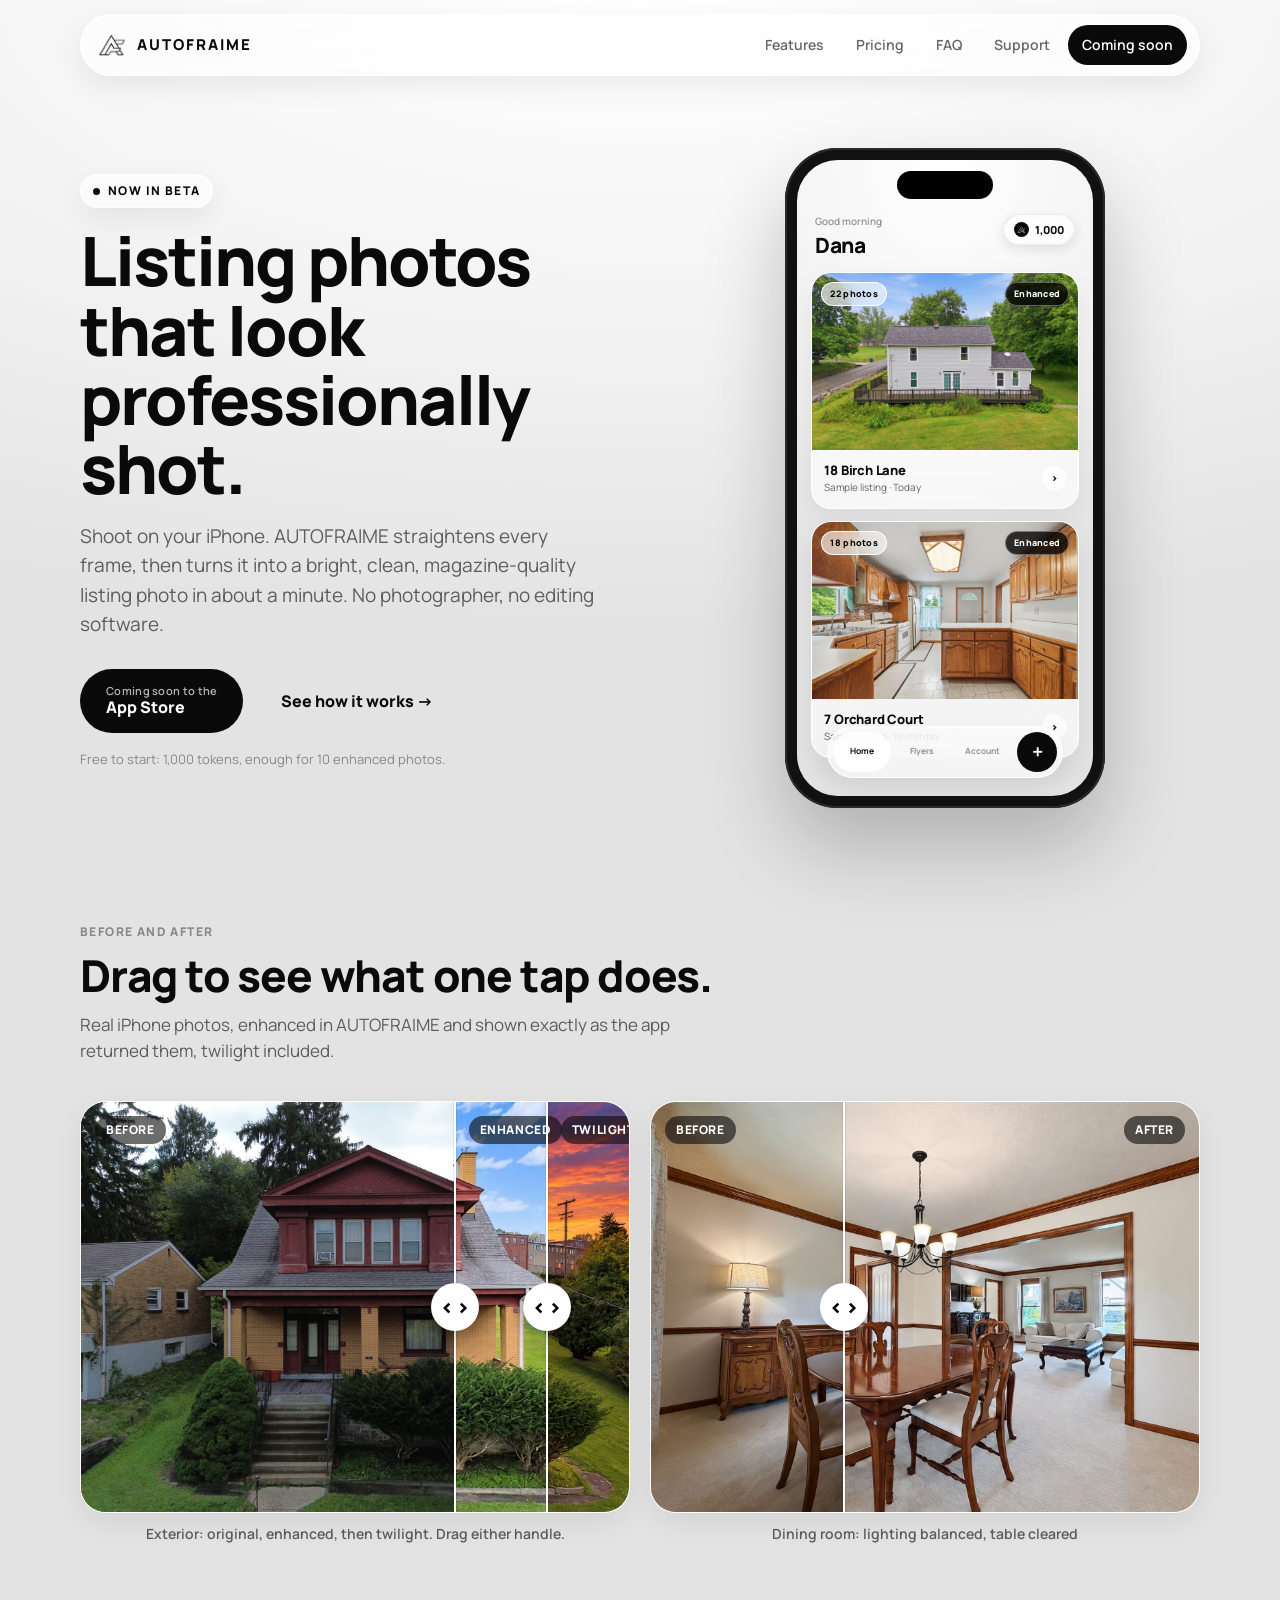
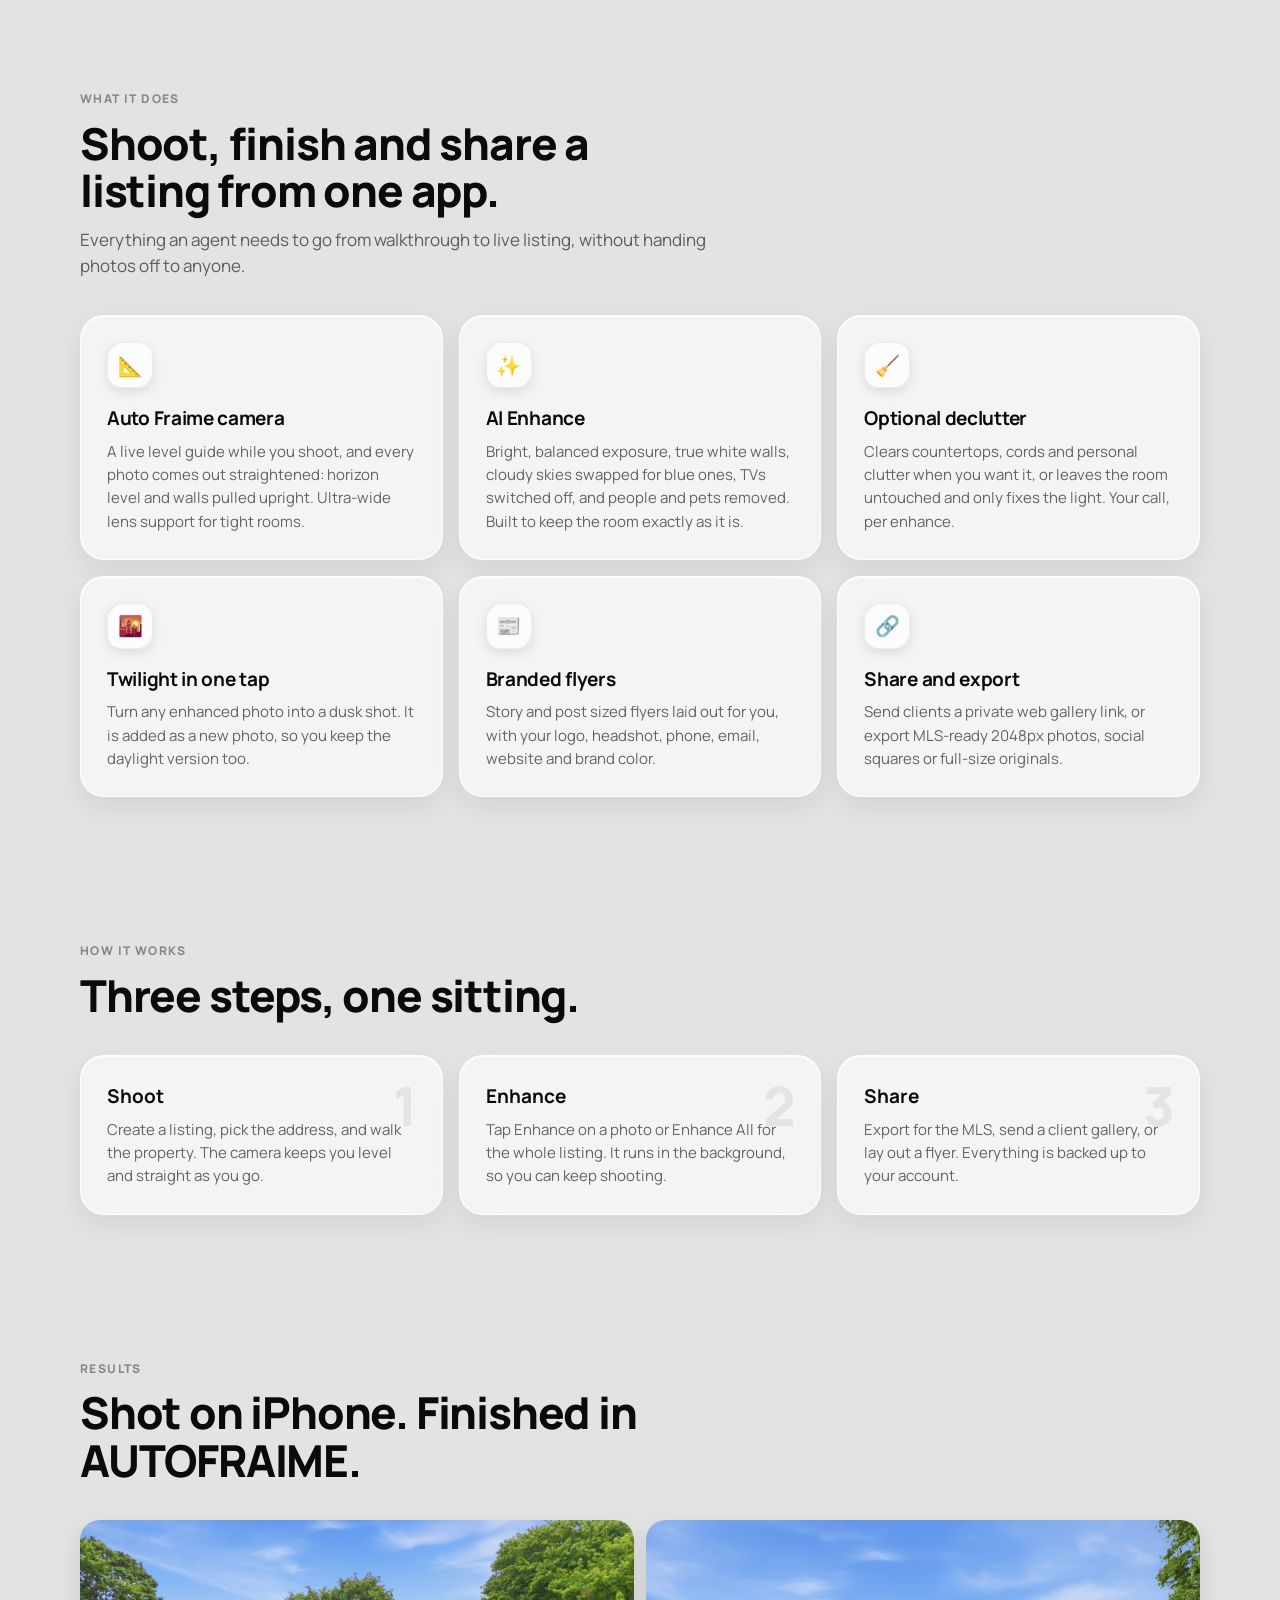
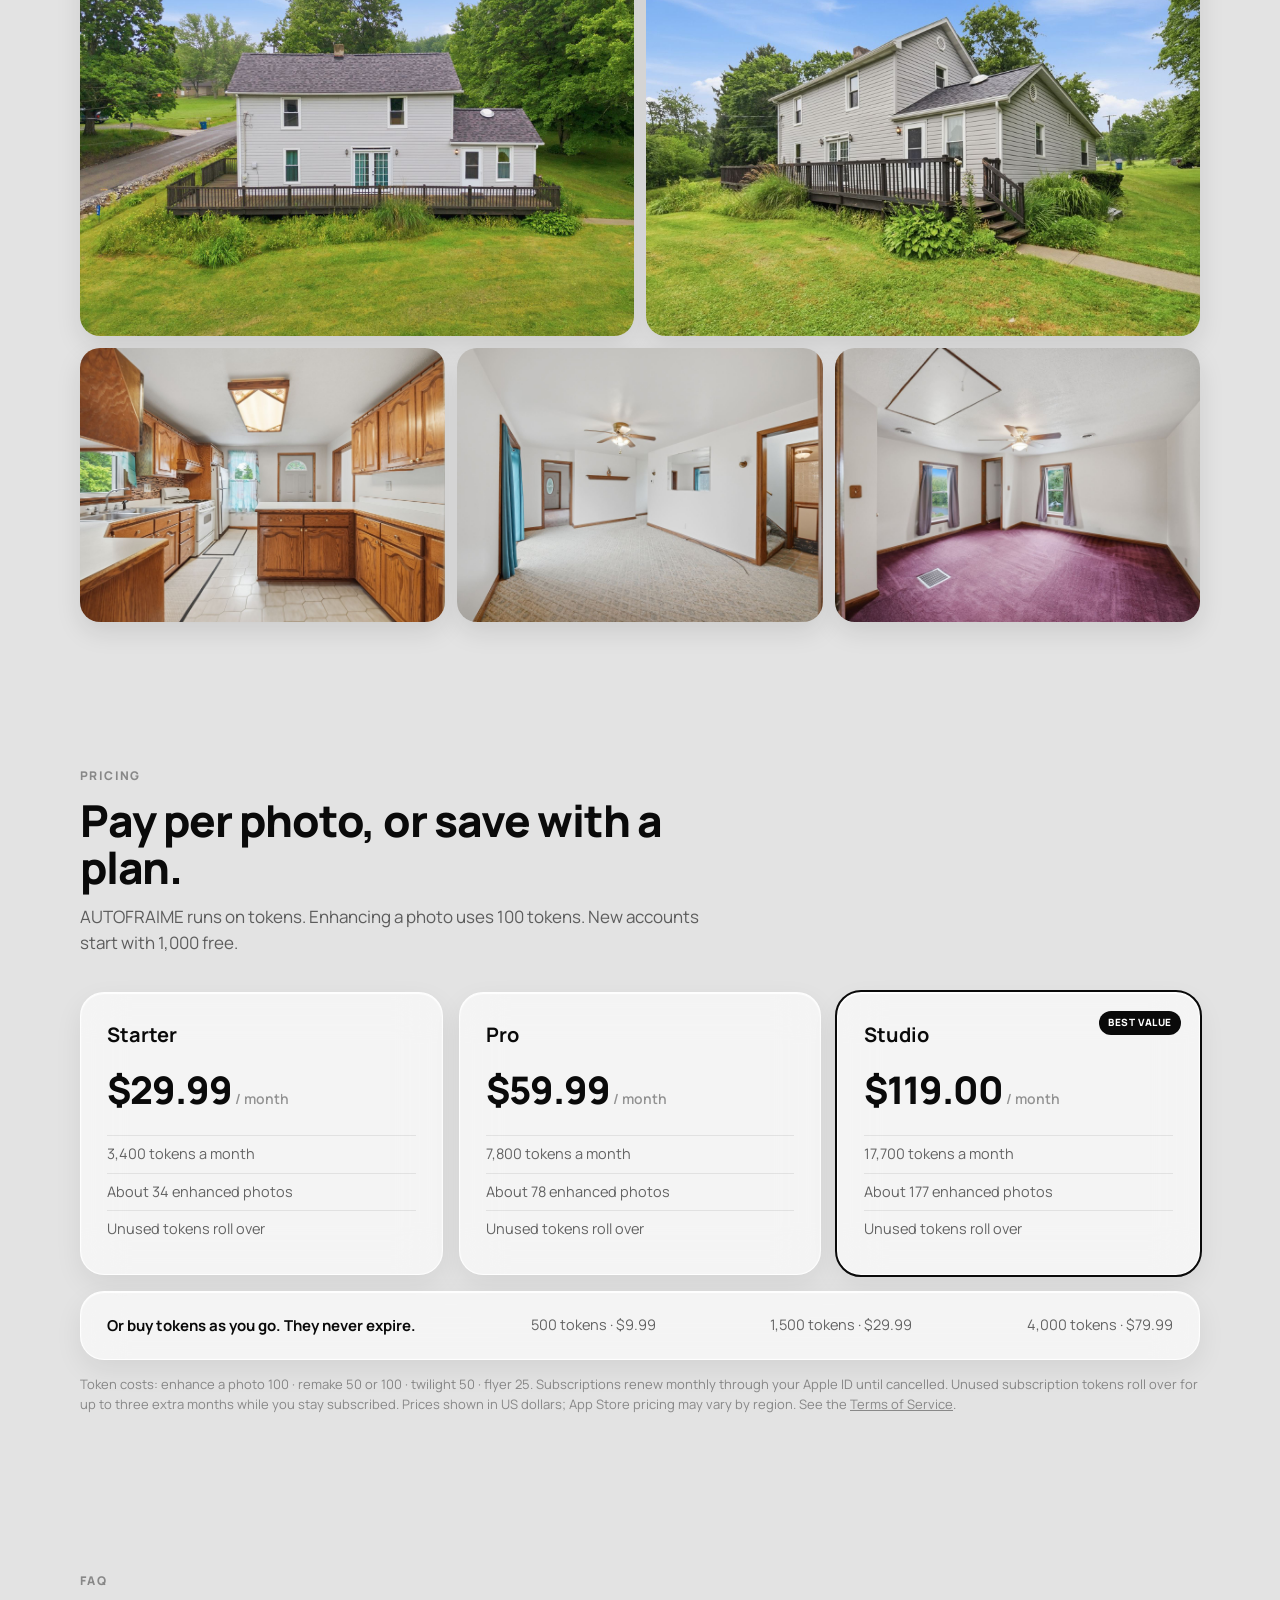
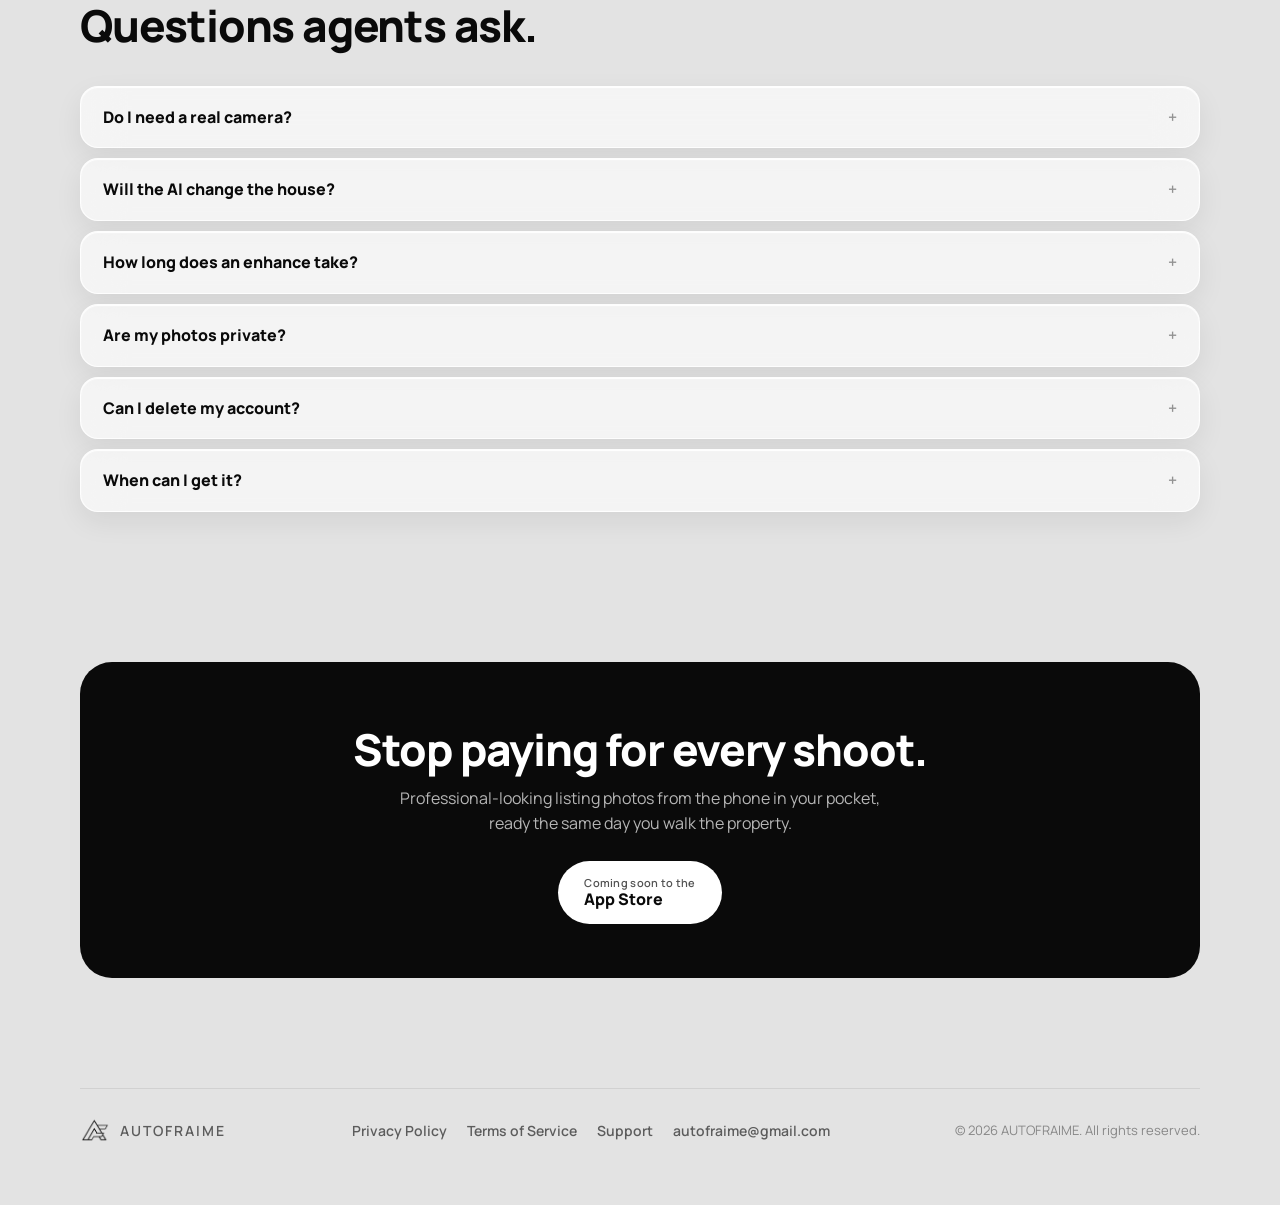
==== commit 10a1d33c: "Before/after: three-way exterior (before, enhanced, twilight) + dining room slider" ====
--- a/index.html
+++ b/index.html
@@ -75,6 +75,43 @@
       </div>
     </section>
 
+    <!-- BEFORE / AFTER -->
+    <section id="before-after">
+      <div class="section-head">
+        <span class="kicker">Before and after</span>
+        <h2>Drag to see what one tap does.</h2>
+        <p>Real iPhone photos, enhanced in AUTOFRAIME and shown exactly as the app returned them, twilight included.</p>
+      </div>
+      <div class="ba-grid">
+        <figure class="ba-item">
+          <div class="ba3 glass" style="--p1:33%;--p2:66%">
+            <img class="l2" src="assets/compare/exterior-twilight.jpg" alt="Twilight: the same house at dusk with warm lit windows" width="1600" height="1200">
+            <img class="l1" src="assets/compare/exterior-after.jpg" alt="Enhanced: the house front, bright, with a clear blue sky" width="1600" height="1200">
+            <img class="l0" src="assets/compare/exterior-before.jpg" alt="Before: the house front under a flat grey sky" width="1600" height="1200">
+            <span class="ba-label t0">Before</span>
+            <span class="ba-label t1">Enhanced</span>
+            <span class="ba-label t2">Twilight</span>
+            <div class="ba-handle h1" aria-hidden="true"><span>&#8249;&#8239;&#8250;</span></div>
+            <div class="ba-handle h2" aria-hidden="true"><span>&#8249;&#8239;&#8250;</span></div>
+            <input class="ba-range r1" type="range" min="0" max="100" value="33" aria-label="Exterior: move the line between before and enhanced">
+            <input class="ba-range r2" type="range" min="0" max="100" value="66" aria-label="Exterior: move the line between enhanced and twilight">
+          </div>
+          <figcaption>Exterior: original, enhanced, then twilight. Drag either handle.</figcaption>
+        </figure>
+        <figure class="ba-item">
+          <div class="ba glass" style="--pos:50%">
+            <img class="ba-after" src="assets/compare/dining2-after.jpg" alt="After: the dining room, bright and evenly lit" width="1600" height="1200">
+            <img class="ba-before" src="assets/compare/dining2-before.jpg" alt="Before: the dining room, dim and uneven" width="1600" height="1200">
+            <span class="ba-label l">Before</span>
+            <span class="ba-label r">After</span>
+            <div class="ba-handle" aria-hidden="true"><span>&#8249;&#8239;&#8250;</span></div>
+            <input class="ba-range" type="range" min="0" max="100" value="50" aria-label="Dining room: slide to compare before and after">
+          </div>
+          <figcaption>Dining room: lighting balanced, table cleared</figcaption>
+        </figure>
+      </div>
+    </section>
+
     <!-- FEATURES -->
     <section id="features">
       <div class="section-head">
@@ -181,5 +218,110 @@
     </div>
   </footer>
 
+  <script>
+  // Before/after sliders. Drag (or tap) anywhere on a photo; the hidden range
+  // input keeps each one usable with a keyboard and screen readers.
+  document.querySelectorAll('.ba').forEach((box, n) => {
+    const range = box.querySelector('.ba-range');
+    const set = (v) => {
+      v = Math.max(0, Math.min(100, v));
+      box.style.setProperty('--pos', v + '%');
+      range.value = Math.round(v);
+    };
+    const fromPointer = (e) => {
+      const r = box.getBoundingClientRect();
+      set(((e.clientX - r.left) / r.width) * 100);
+    };
+    let dragging = false, touched = false;
+    box.addEventListener('pointerdown', (e) => {
+      dragging = touched = true;
+      box.setPointerCapture(e.pointerId);
+      fromPointer(e);
+    });
+    box.addEventListener('pointermove', (e) => { if (dragging) fromPointer(e); });
+    for (const t of ['pointerup', 'pointercancel']) box.addEventListener(t, () => { dragging = false; });
+    range.addEventListener('input', () => { touched = true; set(+range.value); });
+
+    // A small sweep the first time each one scrolls into view, so it reads
+    // as draggable. Skipped for reduced motion or once touched.
+    if (matchMedia('(prefers-reduced-motion: reduce)').matches || !('IntersectionObserver' in window)) return;
+    const io = new IntersectionObserver((entries) => {
+      if (!entries[0].isIntersecting) return;
+      io.disconnect();
+      const keys = [[0, 50], [600, 28], [1300, 72], [1900, 50]];
+      const step = (t0) => (now) => {
+        if (touched) return;
+        const t = now - t0;
+        const i = keys.findIndex(([at]) => at > t);
+        if (i === -1) return set(50);
+        const [a0, v0] = keys[i - 1], [a1, v1] = keys[i];
+        const p = (t - a0) / (a1 - a0), e = p < 0.5 ? 2 * p * p : 1 - Math.pow(-2 * p + 2, 2) / 2;
+        set(v0 + (v1 - v0) * e);
+        requestAnimationFrame(step(t0));
+      };
+      setTimeout(() => requestAnimationFrame((now) => step(now)(now)), 300 + n * 450);
+    }, { threshold: 0.5 });
+    io.observe(box);
+  });
+
+  // Three-way slider: before | enhanced | twilight, two handles. A drag grabs
+  // whichever handle is closer; the handles cannot cross.
+  document.querySelectorAll('.ba3').forEach((box) => {
+    const r1 = box.querySelector('.r1'), r2 = box.querySelector('.r2');
+    const labels = [...box.querySelectorAll('.ba-label')];
+    let p1 = 33, p2 = 66, grab = 0, dragging = false, touched = false;
+    const GAP = 6;
+    const render = () => {
+      box.style.setProperty('--p1', p1 + '%');
+      box.style.setProperty('--p2', p2 + '%');
+      r1.value = Math.round(p1); r2.value = Math.round(p2);
+      // Hide a label when its strip is too thin to hold it.
+      const widths = [p1, p2 - p1, 100 - p2];
+      labels.forEach((l, k) => { l.style.opacity = widths[k] < 14 ? 0 : 1; });
+    };
+    const setHandle = (which, v) => {
+      if (which === 1) p1 = Math.max(0, Math.min(p2 - GAP, v));
+      else p2 = Math.min(100, Math.max(p1 + GAP, v));
+      render();
+    };
+    const pct = (e) => { const r = box.getBoundingClientRect(); return ((e.clientX - r.left) / r.width) * 100; };
+    box.addEventListener('pointerdown', (e) => {
+      const v = pct(e);
+      grab = Math.abs(v - p1) <= Math.abs(v - p2) ? 1 : 2;
+      dragging = touched = true;
+      box.setPointerCapture(e.pointerId);
+      setHandle(grab, v);
+    });
+    box.addEventListener('pointermove', (e) => { if (dragging) setHandle(grab, pct(e)); });
+    for (const t of ['pointerup', 'pointercancel']) box.addEventListener(t, () => { dragging = false; });
+    r1.addEventListener('input', () => { touched = true; setHandle(1, +r1.value); });
+    r2.addEventListener('input', () => { touched = true; setHandle(2, +r2.value); });
+    render();
+
+    if (matchMedia('(prefers-reduced-motion: reduce)').matches || !('IntersectionObserver' in window)) return;
+    const io = new IntersectionObserver((entries) => {
+      if (!entries[0].isIntersecting) return;
+      io.disconnect();
+      // Sweep open each layer in turn: show before, then enhanced, then twilight.
+      const keys = [[0, 33, 66], [700, 70, 85], [1500, 12, 85], [2300, 12, 30], [3100, 33, 66]];
+      const ease = (p) => (p < 0.5 ? 2 * p * p : 1 - Math.pow(-2 * p + 2, 2) / 2);
+      let t0 = 0;
+      const step = (now) => {
+        if (touched) return;
+        if (!t0) t0 = now;
+        const t = now - t0;
+        const i = keys.findIndex(([at]) => at > t);
+        if (i === -1) { p1 = 33; p2 = 66; return render(); }
+        const [a0, x0, y0] = keys[i - 1], [a1, x1, y1] = keys[i];
+        const e = ease((t - a0) / (a1 - a0));
+        p1 = x0 + (x1 - x0) * e; p2 = y0 + (y1 - y0) * e;
+        render();
+        requestAnimationFrame(step);
+      };
+      setTimeout(() => requestAnimationFrame(step), 300);
+    }, { threshold: 0.5 });
+    io.observe(box);
+  });
+  </script>
 </body>
 </html>
--- a/assets/style.css
+++ b/assets/style.css
@@ -1,4 +1,4 @@
-/* AUTOFRAIME — Signature Mono, the same language as the app:
+/* AUTOFRAIME: Signature Mono, the same language as the app:
    white ground, ink type, liquid glass, listing photos kept in colour. */
 
 :root {
@@ -204,3 +204,40 @@
 .doc a { text-decoration: underline; text-underline-offset: 2px; }
 .toc { display: flex; flex-wrap: wrap; gap: 8px; margin: 18px 0 8px; }
 .toc a { font-size: 13px; font-weight: 700; text-decoration: none; padding: 7px 12px; border-radius: 999px; background: rgba(255,255,255,0.7); border: 1px solid var(--line); }
+
+/* Before / after slider */
+.ba-grid { display: grid; grid-template-columns: 1fr 1fr; gap: 20px; }
+.ba-item { margin: 0; }
+.ba-item figcaption { margin-top: 10px; font-size: 14px; font-weight: 600; color: var(--ink-2); text-align: center; }
+@media (max-width: 760px) { .ba-grid { grid-template-columns: 1fr; } }
+.ba { position: relative; aspect-ratio: 4 / 3; border-radius: 26px; overflow: hidden; padding: 0;
+  user-select: none; -webkit-user-select: none; touch-action: pan-y; cursor: ew-resize; }
+.ba img { position: absolute; inset: 0; width: 100%; height: 100%; object-fit: cover; display: block; pointer-events: none; }
+.ba-before { clip-path: inset(0 calc(100% - var(--pos)) 0 0); }
+.ba-handle { position: absolute; top: 0; bottom: 0; left: var(--pos); width: 2px; margin-left: -1px; background: #fff;
+  box-shadow: 0 0 0 1px rgba(0,0,0,0.08); pointer-events: none; }
+.ba-handle span { position: absolute; top: 50%; left: 50%; transform: translate(-50%, -50%); width: 48px; height: 48px;
+  border-radius: 50%; background: #fff; color: var(--ink); display: grid; place-items: center; font-size: 22px; font-weight: 800;
+  box-shadow: 0 8px 22px rgba(0,0,0,0.28); }
+.ba-label { position: absolute; top: 14px; padding: 5px 11px; border-radius: 999px; background: rgba(10,10,10,0.6); color: #fff;
+  font-size: 12px; font-weight: 800; letter-spacing: 0.6px; text-transform: uppercase; pointer-events: none; }
+.ba-label.l { left: 14px; }
+.ba-label.r { right: 14px; }
+.ba-range { position: absolute; width: 1px; height: 1px; opacity: 0; pointer-events: none; }
+.ba:focus-within { outline: 3px solid var(--ink); outline-offset: 3px; }
+@media (max-width: 600px) { .ba { border-radius: 18px; } .ba-handle span { width: 40px; height: 40px; font-size: 18px; } }
+
+/* Three-way slider: before | enhanced | twilight */
+.ba3 { position: relative; aspect-ratio: 4 / 3; border-radius: 26px; overflow: hidden; padding: 0;
+  user-select: none; -webkit-user-select: none; touch-action: pan-y; cursor: ew-resize; }
+.ba3 img { position: absolute; inset: 0; width: 100%; height: 100%; object-fit: cover; display: block; pointer-events: none; }
+.ba3 .l0 { clip-path: inset(0 calc(100% - var(--p1)) 0 0); }
+.ba3 .l1 { clip-path: inset(0 calc(100% - var(--p2)) 0 0); }
+.ba3 .h1 { left: var(--p1); }
+.ba3 .h2 { left: var(--p2); }
+.ba3 .ba-label { transition: opacity .15s; }
+.ba3 .t0 { left: 14px; }
+.ba3 .t1 { left: calc(var(--p1) + 14px); }
+.ba3 .t2 { left: calc(var(--p2) + 14px); }
+.ba3:focus-within { outline: 3px solid var(--ink); outline-offset: 3px; }
+@media (max-width: 600px) { .ba3 { border-radius: 18px; } .ba3 .ba-label { font-size: 10px; padding: 4px 8px; } }
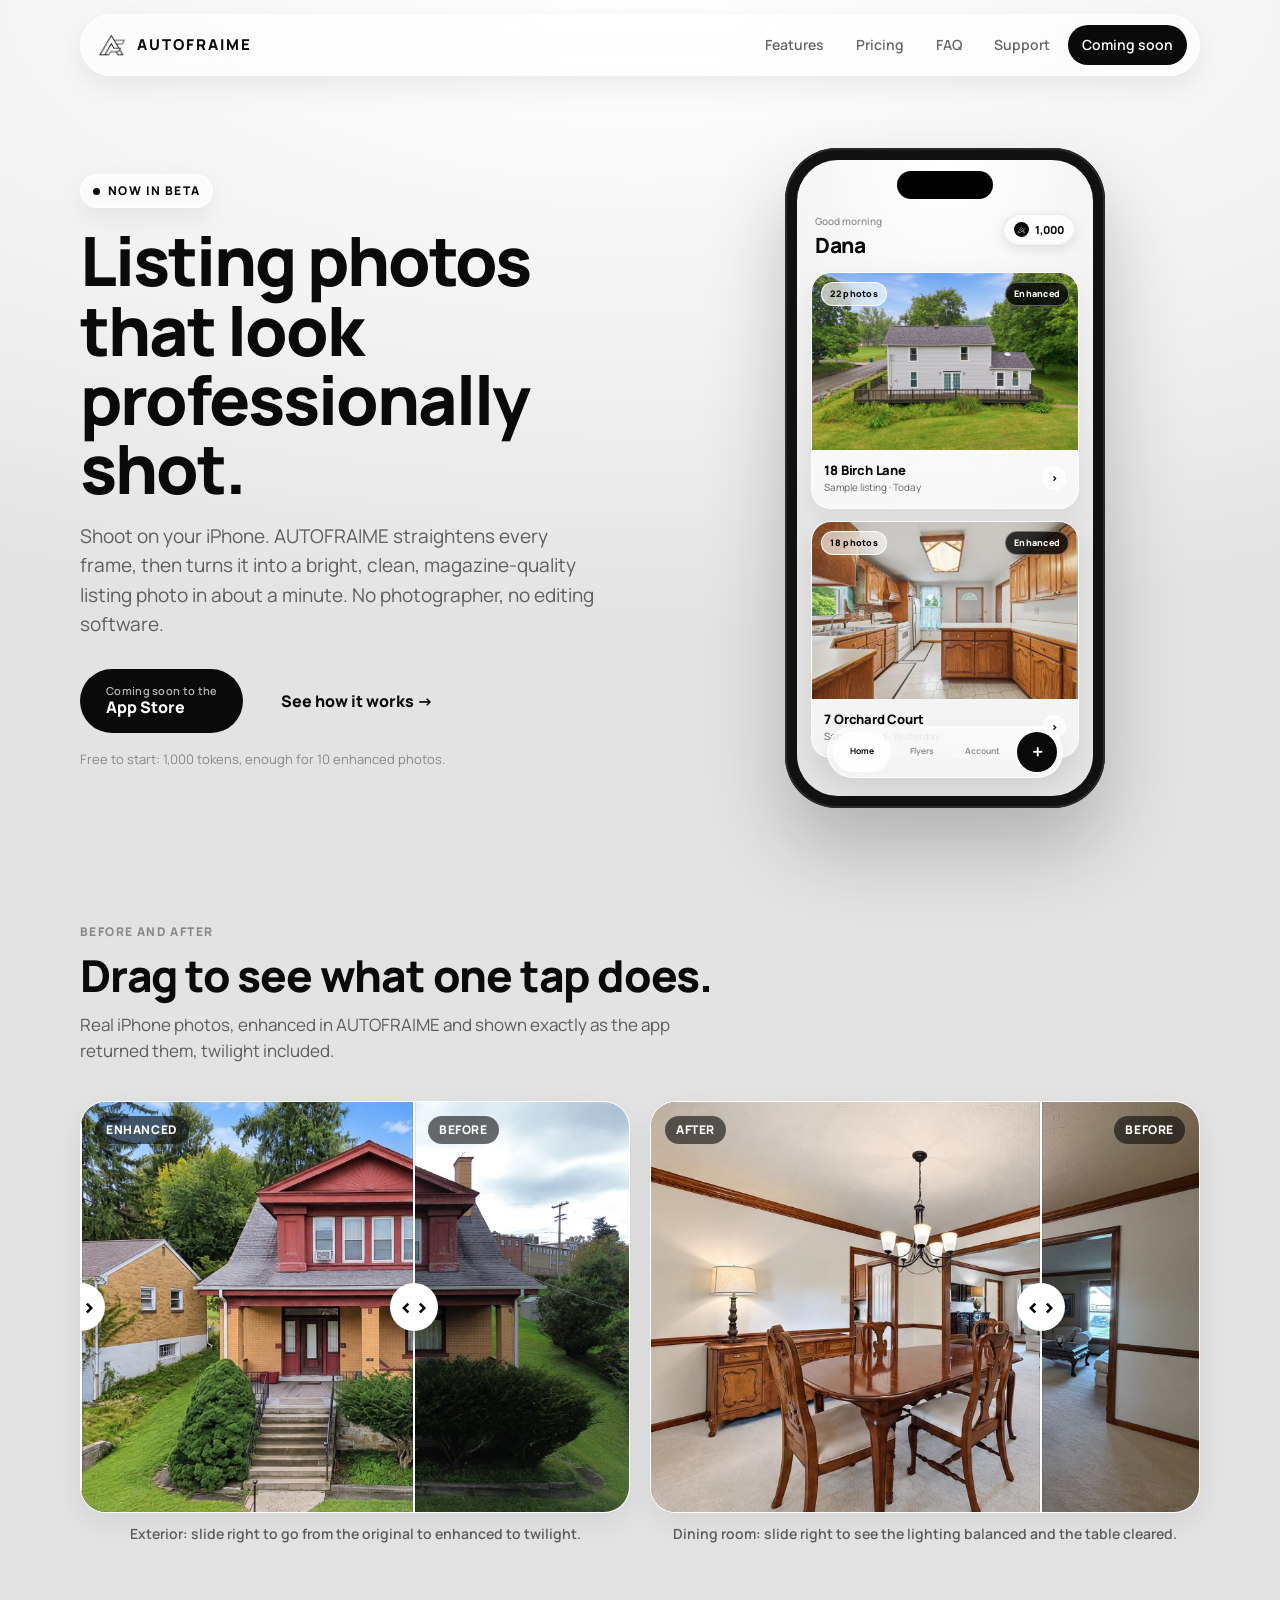
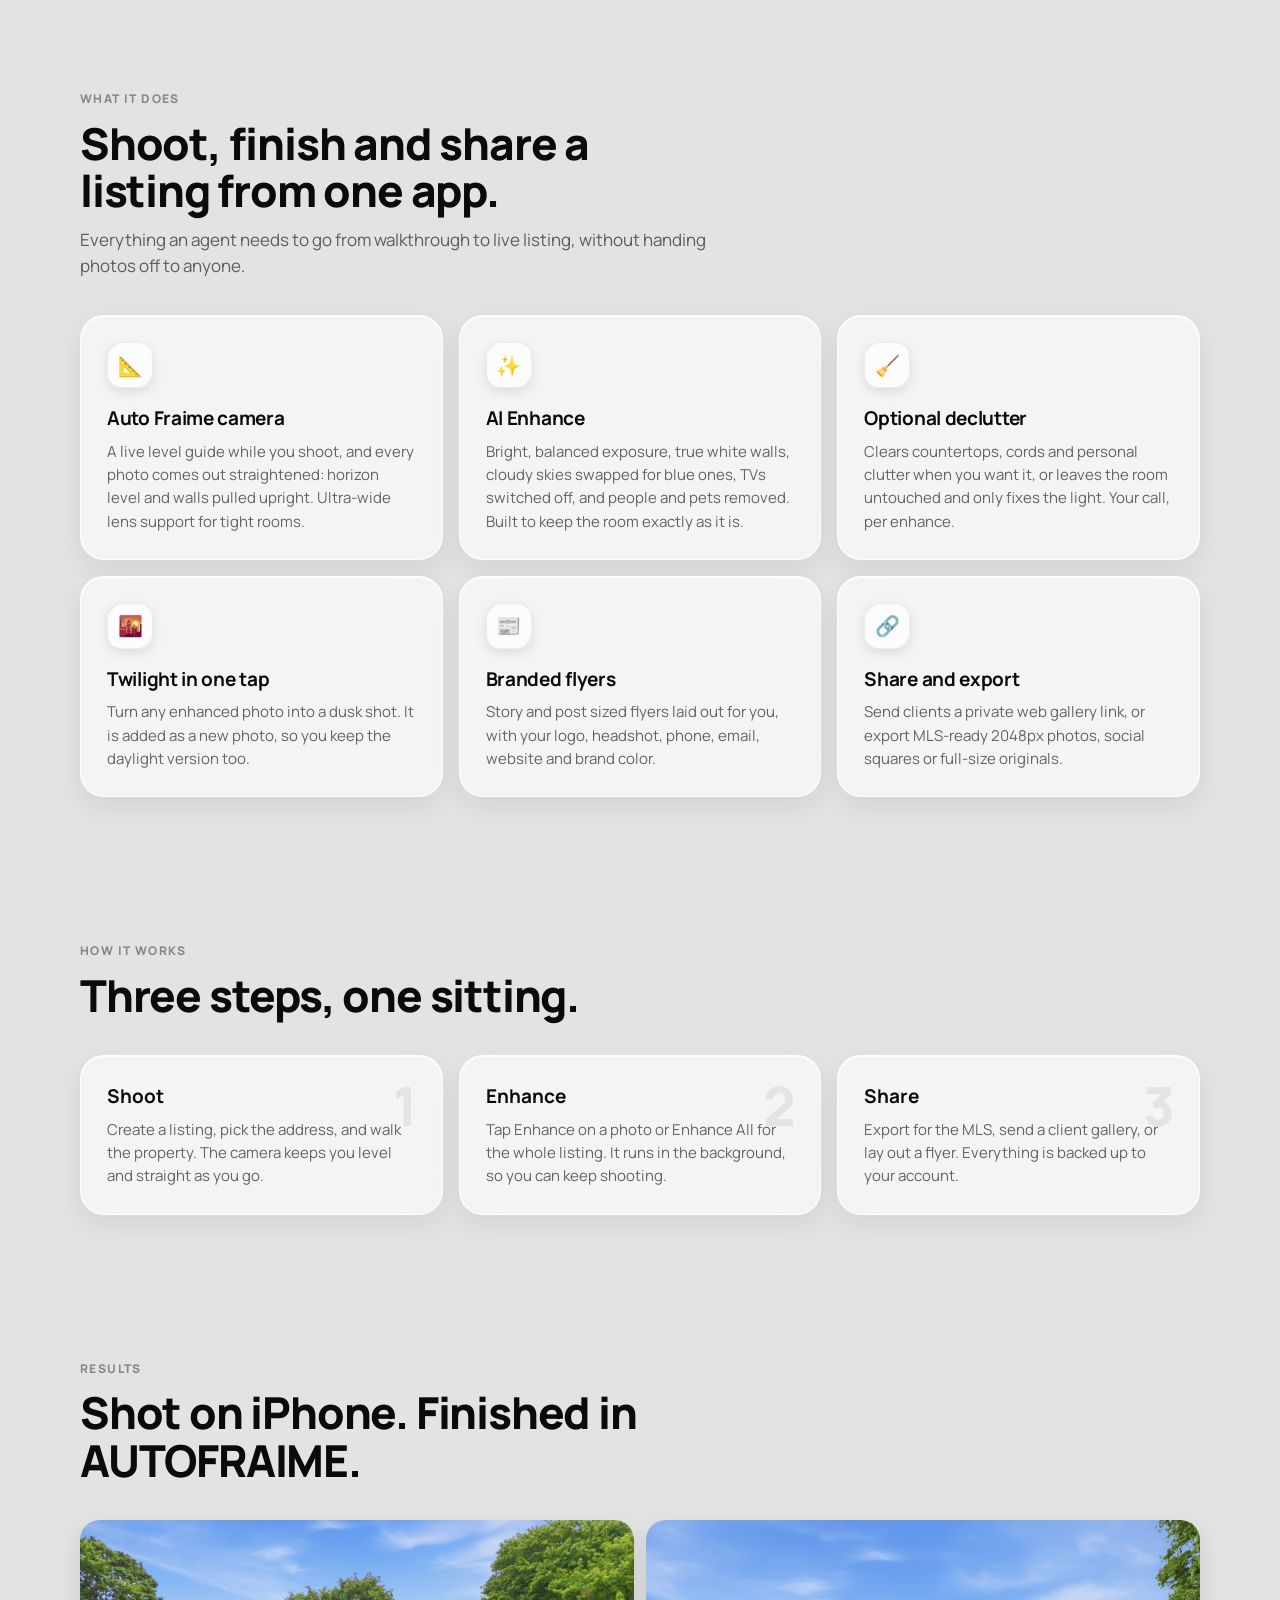
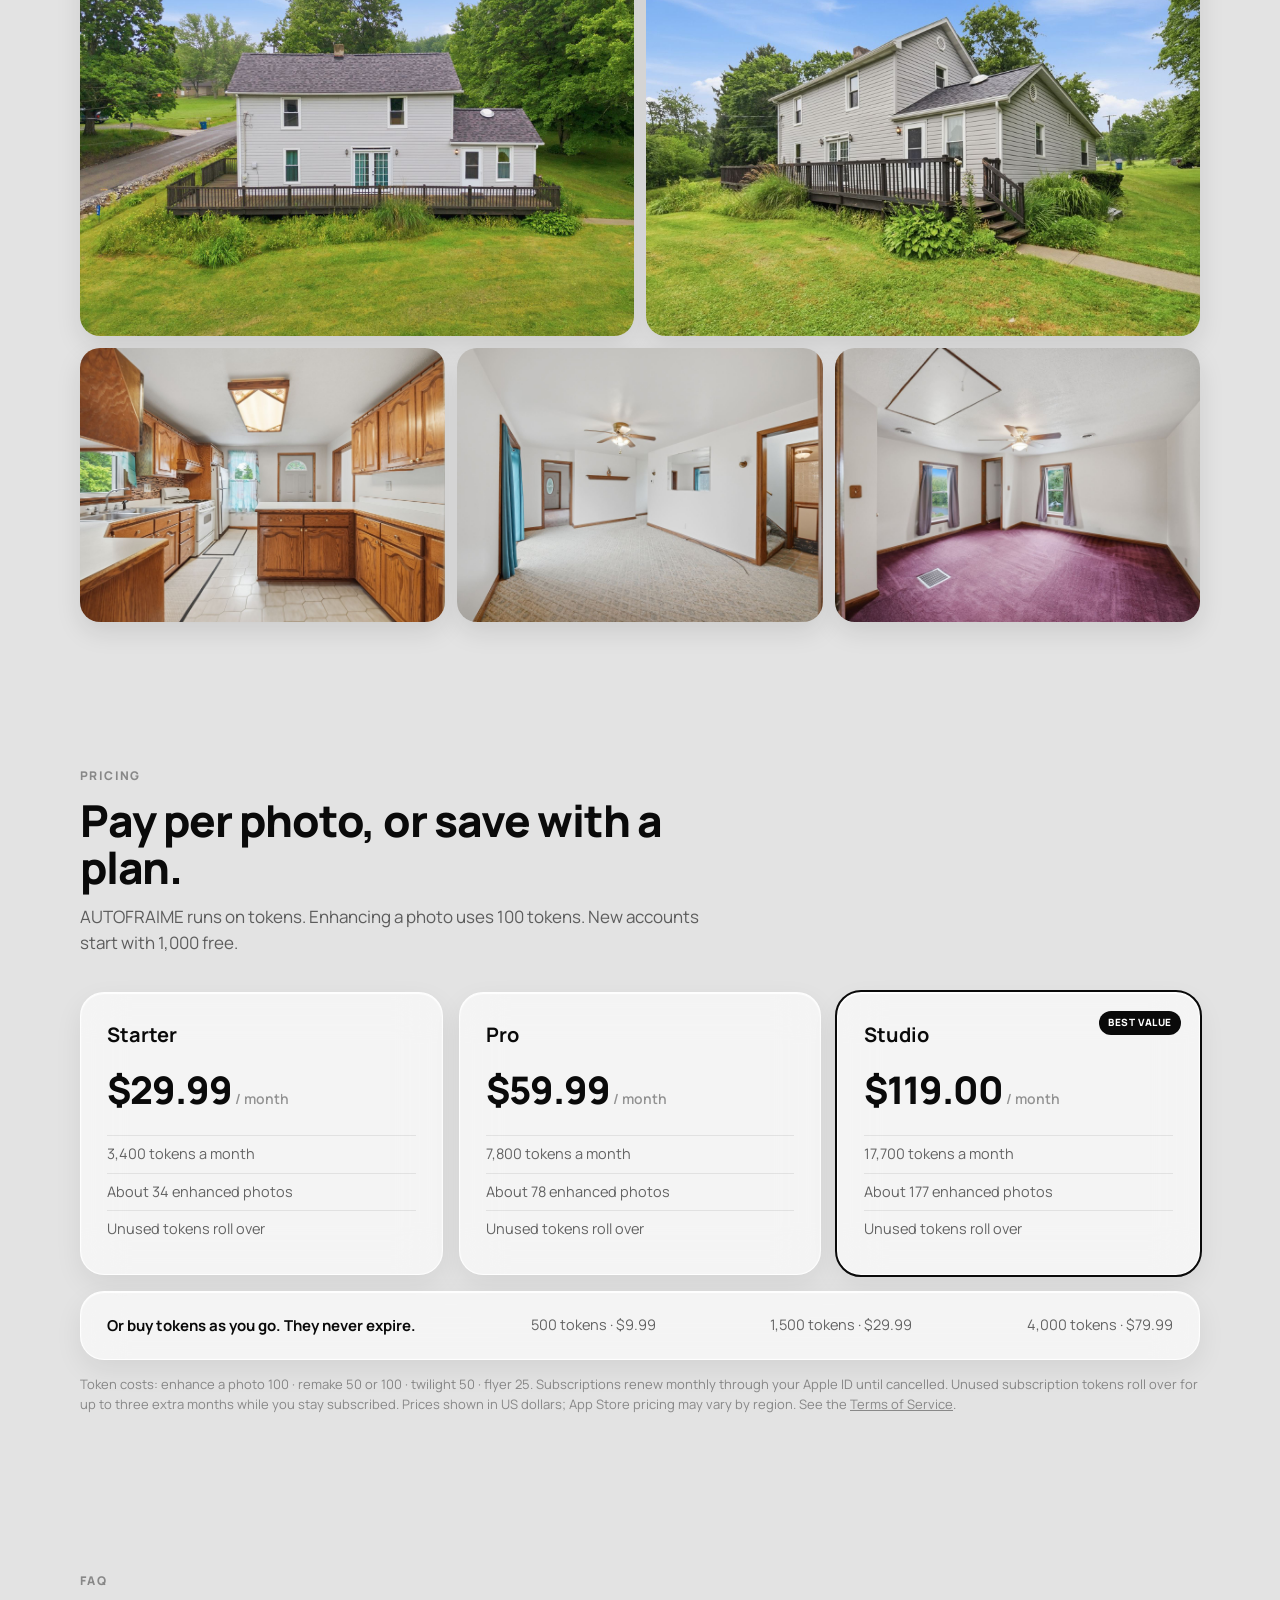
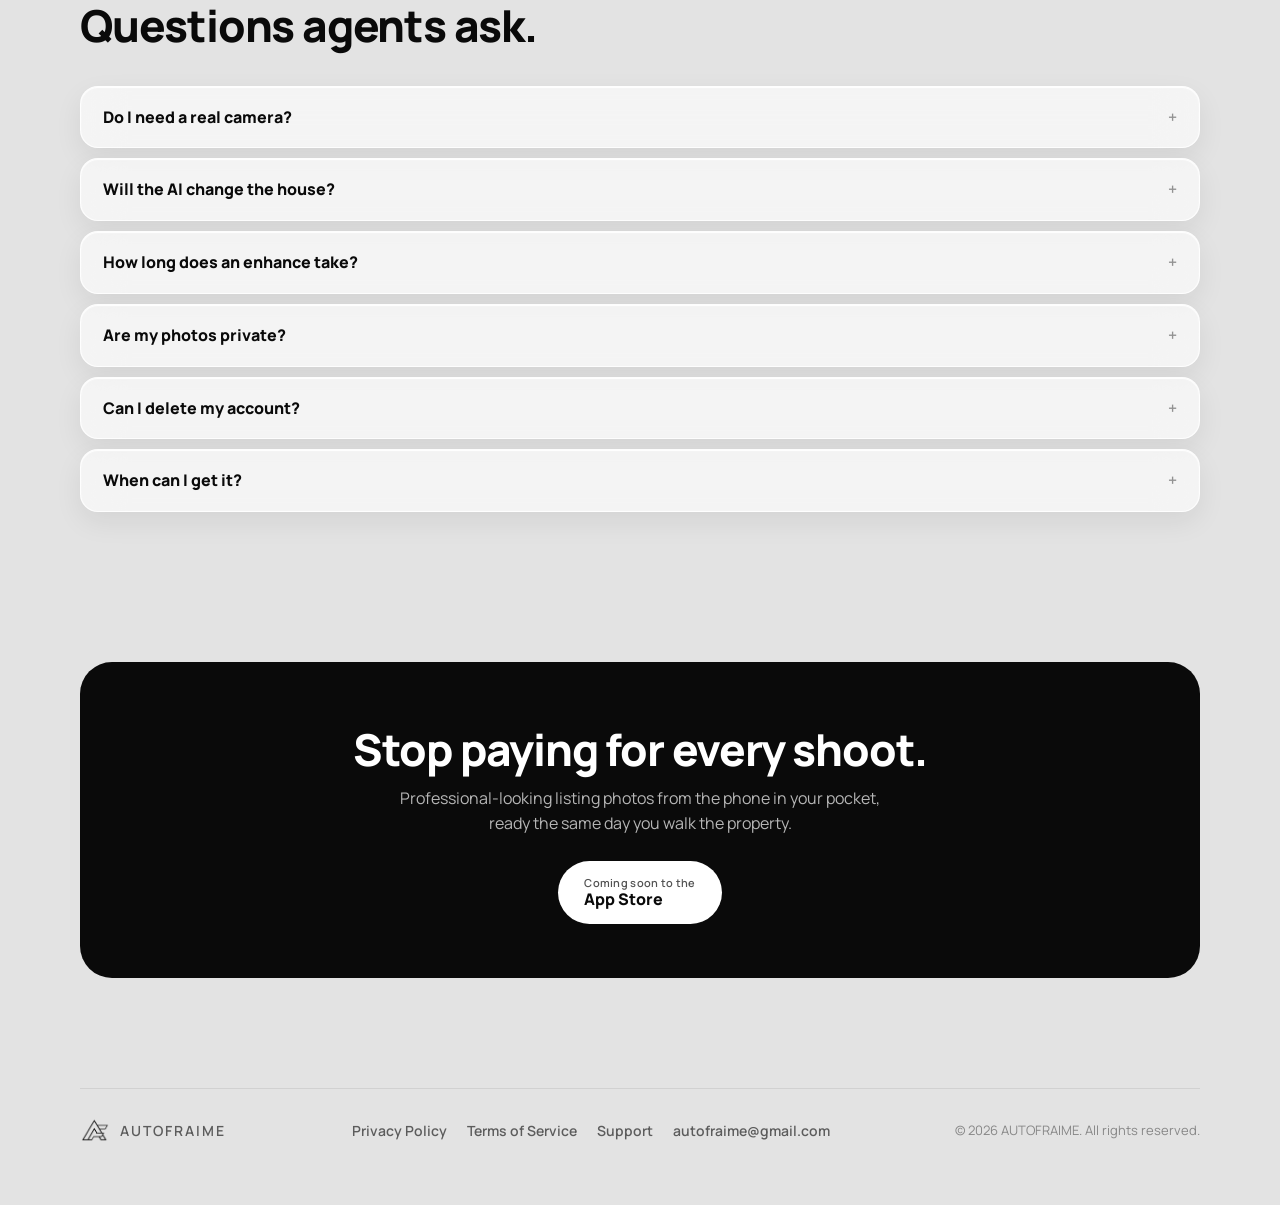
==== commit 3a137d25: "Sliders: drag right to reveal the result (after/enhanced/twilight on the left)" ====
--- a/index.html
+++ b/index.html
@@ -85,29 +85,29 @@
       <div class="ba-grid">
         <figure class="ba-item">
           <div class="ba3 glass" style="--p1:33%;--p2:66%">
-            <img class="l2" src="assets/compare/exterior-twilight.jpg" alt="Twilight: the same house at dusk with warm lit windows" width="1600" height="1200">
+            <img class="l2" src="assets/compare/exterior-before.jpg" alt="Before: the house front under a flat grey sky" width="1600" height="1200">
             <img class="l1" src="assets/compare/exterior-after.jpg" alt="Enhanced: the house front, bright, with a clear blue sky" width="1600" height="1200">
-            <img class="l0" src="assets/compare/exterior-before.jpg" alt="Before: the house front under a flat grey sky" width="1600" height="1200">
-            <span class="ba-label t0">Before</span>
+            <img class="l0" src="assets/compare/exterior-twilight.jpg" alt="Twilight: the same house at dusk with warm lit windows" width="1600" height="1200">
+            <span class="ba-label t0">Twilight</span>
             <span class="ba-label t1">Enhanced</span>
-            <span class="ba-label t2">Twilight</span>
+            <span class="ba-label t2">Before</span>
             <div class="ba-handle h1" aria-hidden="true"><span>&#8249;&#8239;&#8250;</span></div>
             <div class="ba-handle h2" aria-hidden="true"><span>&#8249;&#8239;&#8250;</span></div>
-            <input class="ba-range r1" type="range" min="0" max="100" value="33" aria-label="Exterior: move the line between before and enhanced">
-            <input class="ba-range r2" type="range" min="0" max="100" value="66" aria-label="Exterior: move the line between enhanced and twilight">
-          </div>
-          <figcaption>Exterior: original, enhanced, then twilight. Drag either handle.</figcaption>
+            <input class="ba-range r1" type="range" min="0" max="100" value="33" aria-label="Exterior: move the line between twilight and enhanced">
+            <input class="ba-range r2" type="range" min="0" max="100" value="66" aria-label="Exterior: move the line between enhanced and before">
+          </div>
+          <figcaption>Exterior: slide right to go from the original to enhanced to twilight.</figcaption>
         </figure>
         <figure class="ba-item">
           <div class="ba glass" style="--pos:50%">
+            <img class="ba-before" src="assets/compare/dining2-before.jpg" alt="Before: the dining room, dim and uneven" width="1600" height="1200">
             <img class="ba-after" src="assets/compare/dining2-after.jpg" alt="After: the dining room, bright and evenly lit" width="1600" height="1200">
-            <img class="ba-before" src="assets/compare/dining2-before.jpg" alt="Before: the dining room, dim and uneven" width="1600" height="1200">
-            <span class="ba-label l">Before</span>
-            <span class="ba-label r">After</span>
+            <span class="ba-label l">After</span>
+            <span class="ba-label r">Before</span>
             <div class="ba-handle" aria-hidden="true"><span>&#8249;&#8239;&#8250;</span></div>
             <input class="ba-range" type="range" min="0" max="100" value="50" aria-label="Dining room: slide to compare before and after">
           </div>
-          <figcaption>Dining room: lighting balanced, table cleared</figcaption>
+          <figcaption>Dining room: slide right to see the lighting balanced and the table cleared.</figcaption>
         </figure>
       </div>
     </section>
@@ -302,8 +302,9 @@
     const io = new IntersectionObserver((entries) => {
       if (!entries[0].isIntersecting) return;
       io.disconnect();
-      // Sweep open each layer in turn: show before, then enhanced, then twilight.
-      const keys = [[0, 33, 66], [700, 70, 85], [1500, 12, 85], [2300, 12, 30], [3100, 33, 66]];
+      // Tell the story left to right: the original, then the enhanced version
+      // sweeping across it, then twilight sweeping across that.
+      const keys = [[0, 33, 66], [700, 0, 6], [1600, 0, 88], [2500, 70, 88], [3300, 33, 66]];
       const ease = (p) => (p < 0.5 ? 2 * p * p : 1 - Math.pow(-2 * p + 2, 2) / 2);
       let t0 = 0;
       const step = (now) => {
--- a/assets/style.css
+++ b/assets/style.css
@@ -213,7 +213,7 @@
 .ba { position: relative; aspect-ratio: 4 / 3; border-radius: 26px; overflow: hidden; padding: 0;
   user-select: none; -webkit-user-select: none; touch-action: pan-y; cursor: ew-resize; }
 .ba img { position: absolute; inset: 0; width: 100%; height: 100%; object-fit: cover; display: block; pointer-events: none; }
-.ba-before { clip-path: inset(0 calc(100% - var(--pos)) 0 0); }
+.ba-after { clip-path: inset(0 calc(100% - var(--pos)) 0 0); }
 .ba-handle { position: absolute; top: 0; bottom: 0; left: var(--pos); width: 2px; margin-left: -1px; background: #fff;
   box-shadow: 0 0 0 1px rgba(0,0,0,0.08); pointer-events: none; }
 .ba-handle span { position: absolute; top: 50%; left: 50%; transform: translate(-50%, -50%); width: 48px; height: 48px;
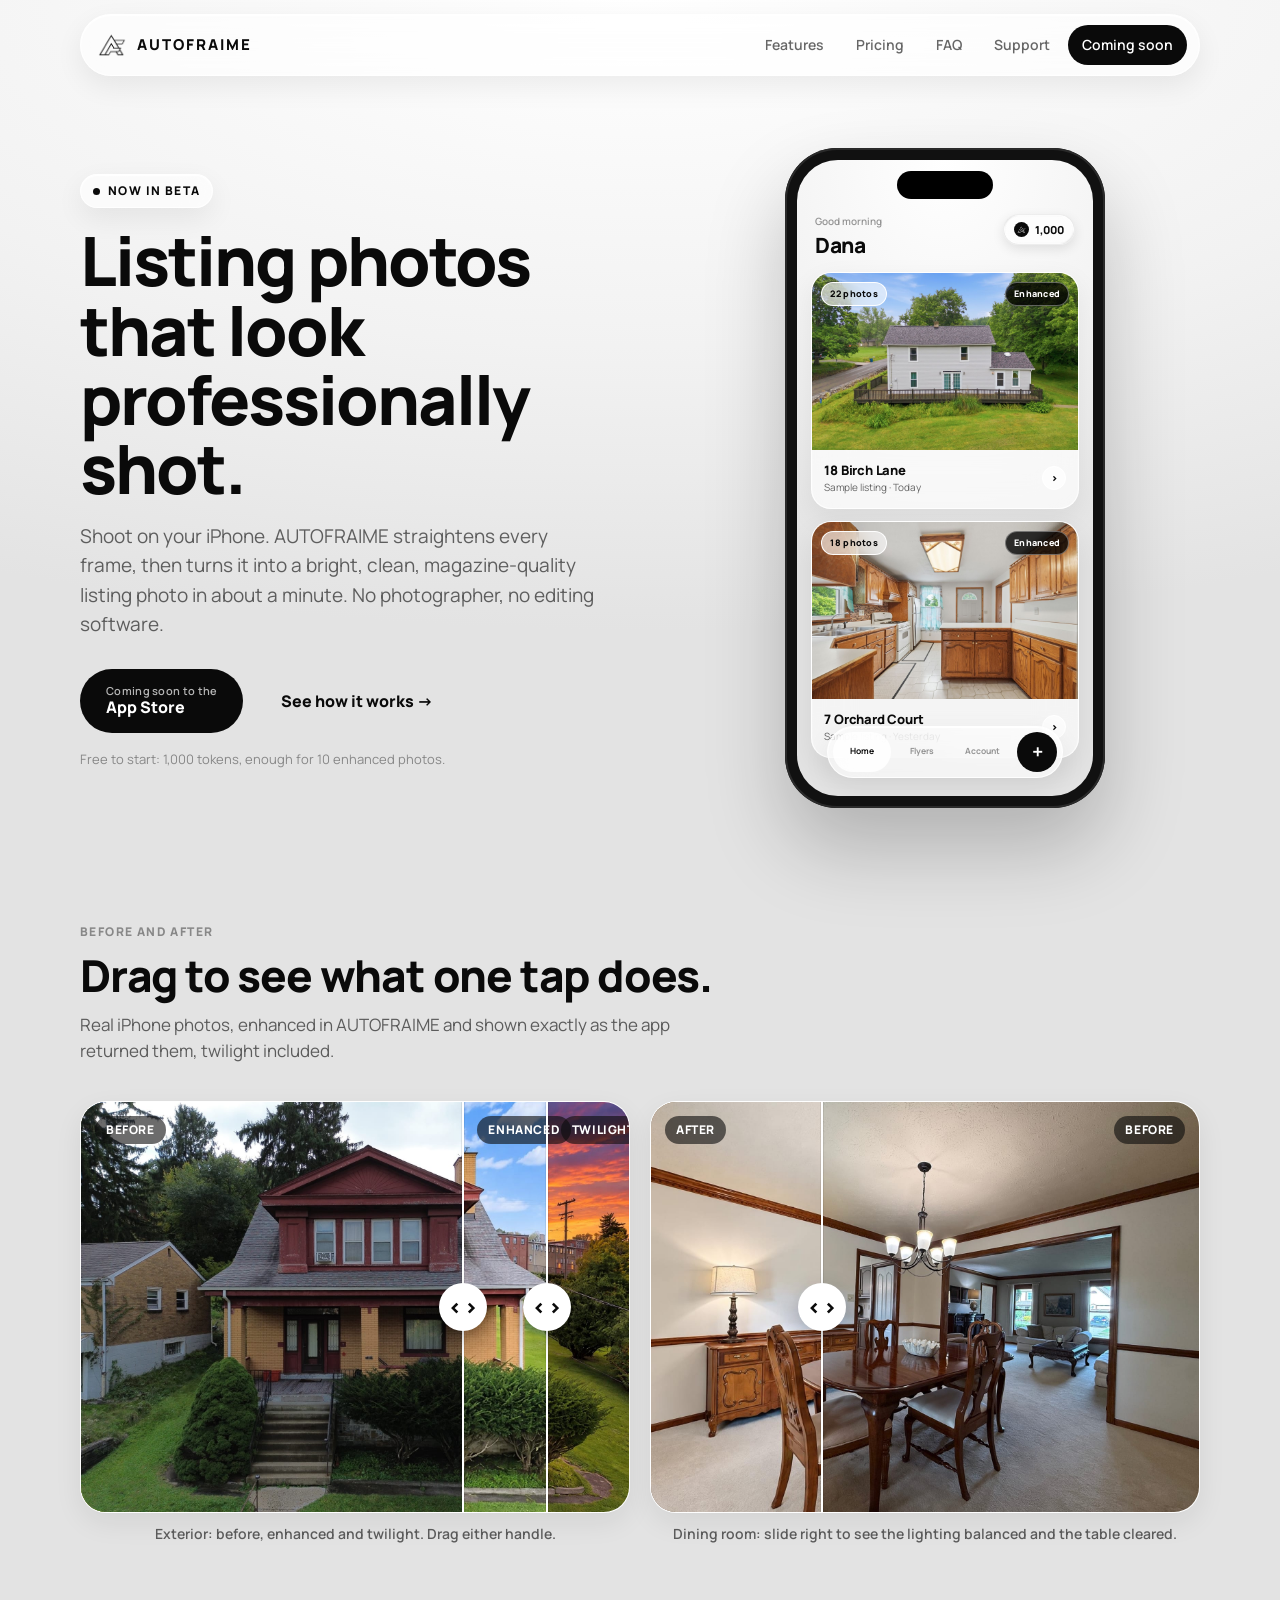
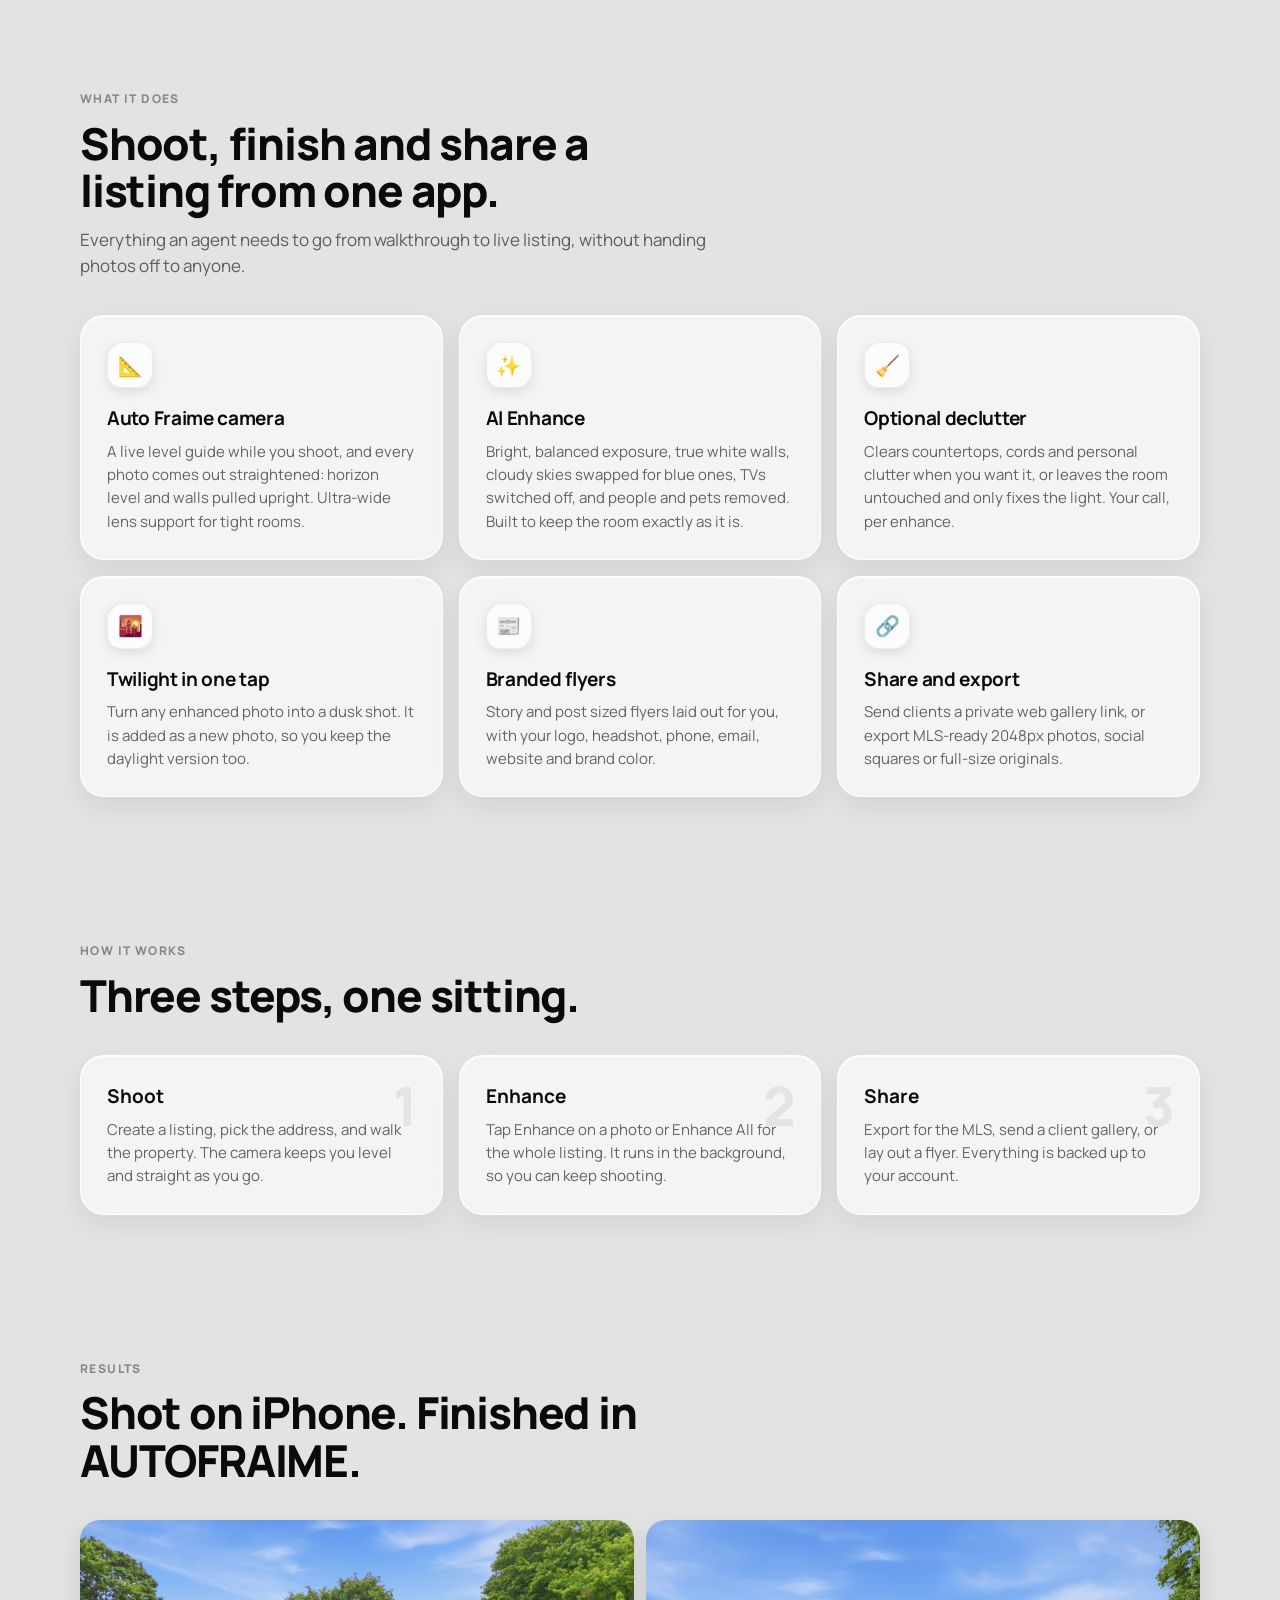
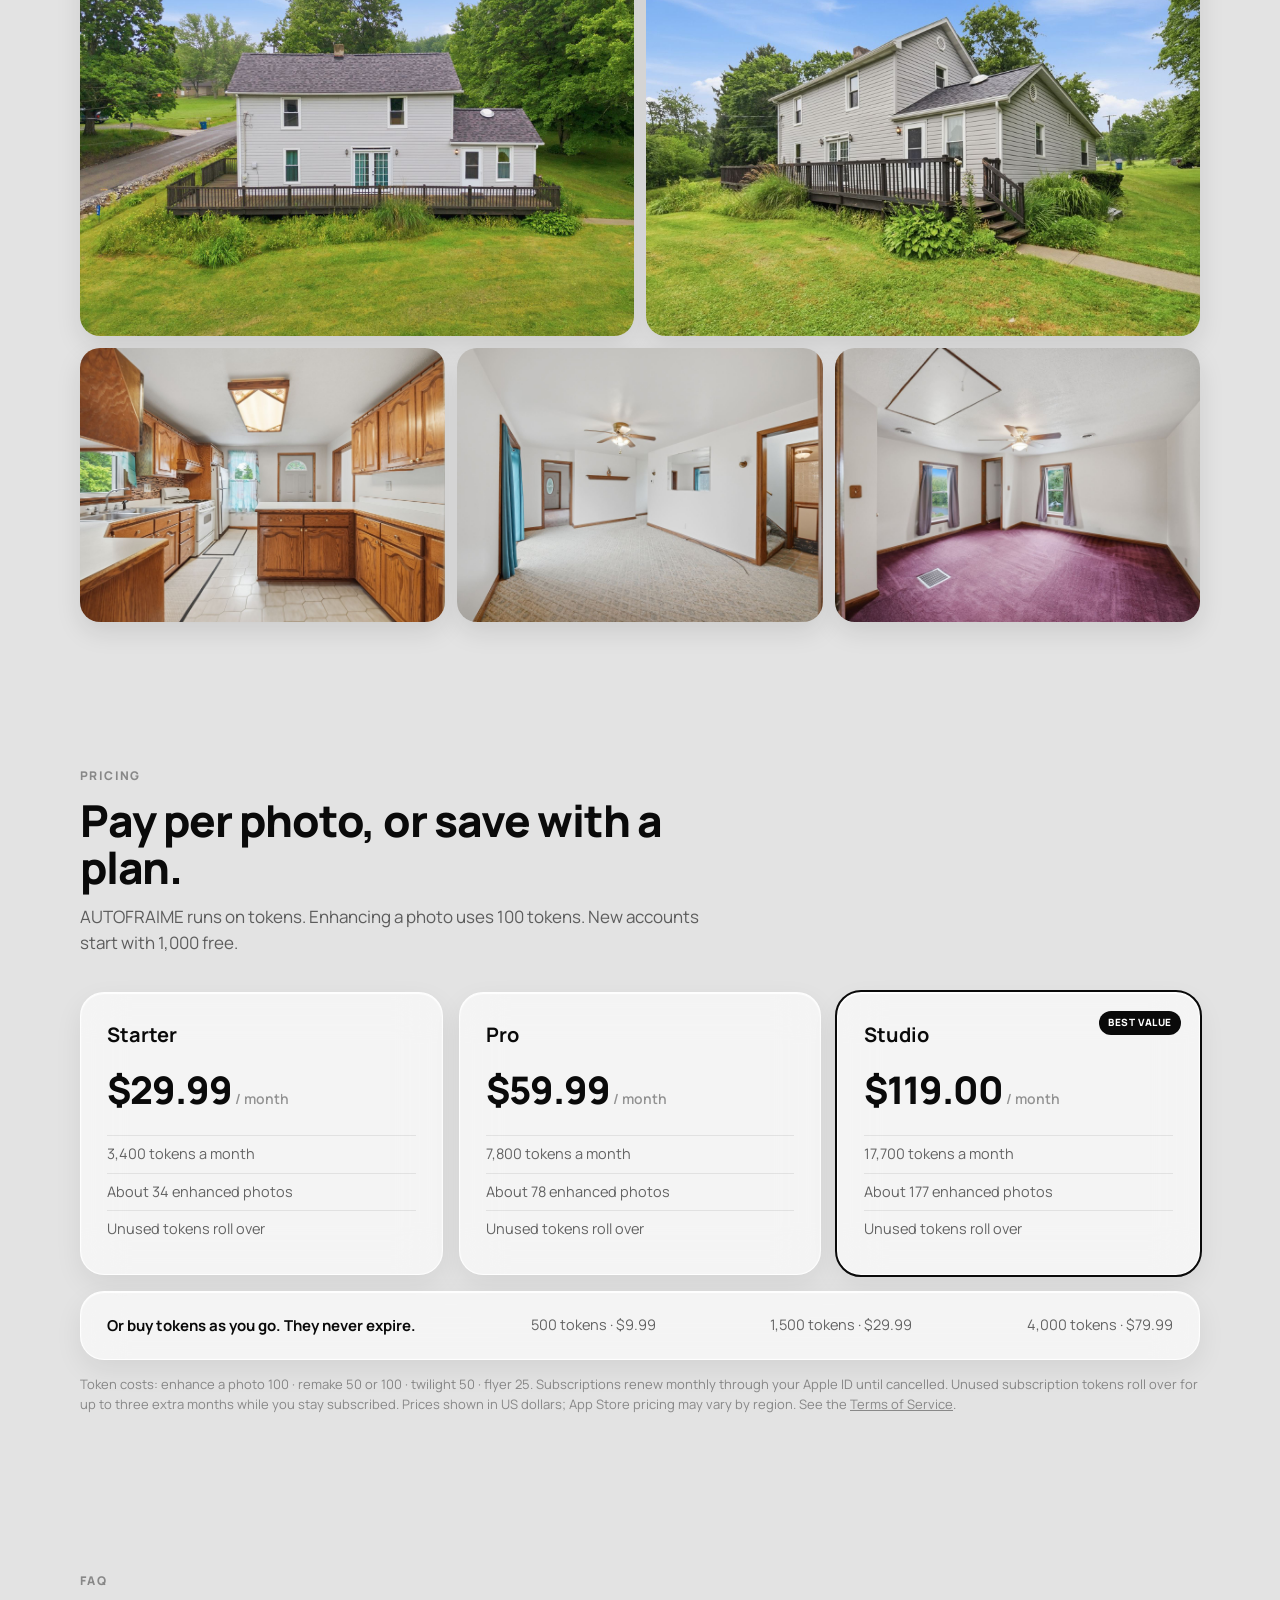
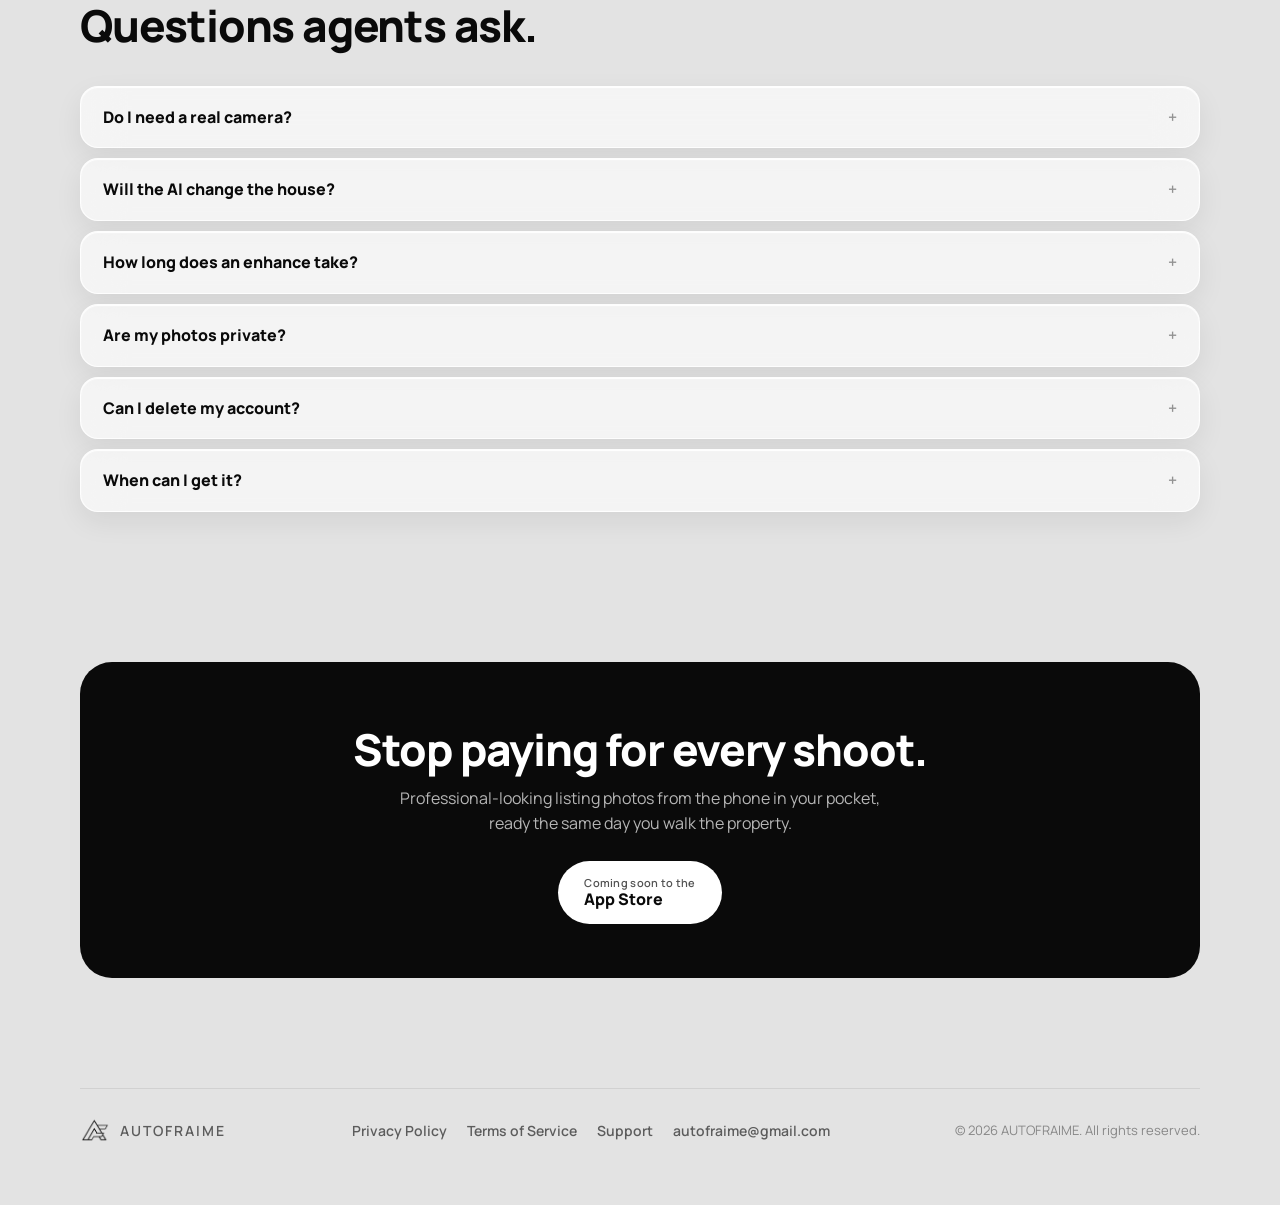
==== commit d2cc2ef7: "Exterior back to Before | Enhanced | Twilight; version the stylesheet so browsers drop the cached on" ====
--- a/index.html
+++ b/index.html
@@ -13,7 +13,7 @@
   <link rel="preconnect" href="https://fonts.googleapis.com">
   <link rel="preconnect" href="https://fonts.gstatic.com" crossorigin>
   <link href="https://fonts.googleapis.com/css2?family=Manrope:wght@400;500;600;700;800&display=swap" rel="stylesheet">
-  <link rel="stylesheet" href="assets/style.css">
+  <link rel="stylesheet" href="assets/style.css?v=20261013c">
 </head>
 <body>
 
@@ -85,18 +85,18 @@
       <div class="ba-grid">
         <figure class="ba-item">
           <div class="ba3 glass" style="--p1:33%;--p2:66%">
-            <img class="l2" src="assets/compare/exterior-before.jpg" alt="Before: the house front under a flat grey sky" width="1600" height="1200">
+            <img class="l2" src="assets/compare/exterior-twilight.jpg" alt="Twilight: the same house at dusk with warm lit windows" width="1600" height="1200">
             <img class="l1" src="assets/compare/exterior-after.jpg" alt="Enhanced: the house front, bright, with a clear blue sky" width="1600" height="1200">
-            <img class="l0" src="assets/compare/exterior-twilight.jpg" alt="Twilight: the same house at dusk with warm lit windows" width="1600" height="1200">
-            <span class="ba-label t0">Twilight</span>
+            <img class="l0" src="assets/compare/exterior-before.jpg" alt="Before: the house front under a flat grey sky" width="1600" height="1200">
+            <span class="ba-label t0">Before</span>
             <span class="ba-label t1">Enhanced</span>
-            <span class="ba-label t2">Before</span>
+            <span class="ba-label t2">Twilight</span>
             <div class="ba-handle h1" aria-hidden="true"><span>&#8249;&#8239;&#8250;</span></div>
             <div class="ba-handle h2" aria-hidden="true"><span>&#8249;&#8239;&#8250;</span></div>
-            <input class="ba-range r1" type="range" min="0" max="100" value="33" aria-label="Exterior: move the line between twilight and enhanced">
-            <input class="ba-range r2" type="range" min="0" max="100" value="66" aria-label="Exterior: move the line between enhanced and before">
-          </div>
-          <figcaption>Exterior: slide right to go from the original to enhanced to twilight.</figcaption>
+            <input class="ba-range r1" type="range" min="0" max="100" value="33" aria-label="Exterior: move the line between before and enhanced">
+            <input class="ba-range r2" type="range" min="0" max="100" value="66" aria-label="Exterior: move the line between enhanced and twilight">
+          </div>
+          <figcaption>Exterior: before, enhanced and twilight. Drag either handle.</figcaption>
         </figure>
         <figure class="ba-item">
           <div class="ba glass" style="--pos:50%">
@@ -302,9 +302,8 @@
     const io = new IntersectionObserver((entries) => {
       if (!entries[0].isIntersecting) return;
       io.disconnect();
-      // Tell the story left to right: the original, then the enhanced version
-      // sweeping across it, then twilight sweeping across that.
-      const keys = [[0, 33, 66], [700, 0, 6], [1600, 0, 88], [2500, 70, 88], [3300, 33, 66]];
+      // Open each layer in turn: before, then enhanced, then twilight.
+      const keys = [[0, 33, 66], [700, 70, 85], [1500, 12, 85], [2300, 12, 30], [3100, 33, 66]];
       const ease = (p) => (p < 0.5 ? 2 * p * p : 1 - Math.pow(-2 * p + 2, 2) / 2);
       let t0 = 0;
       const step = (now) => {
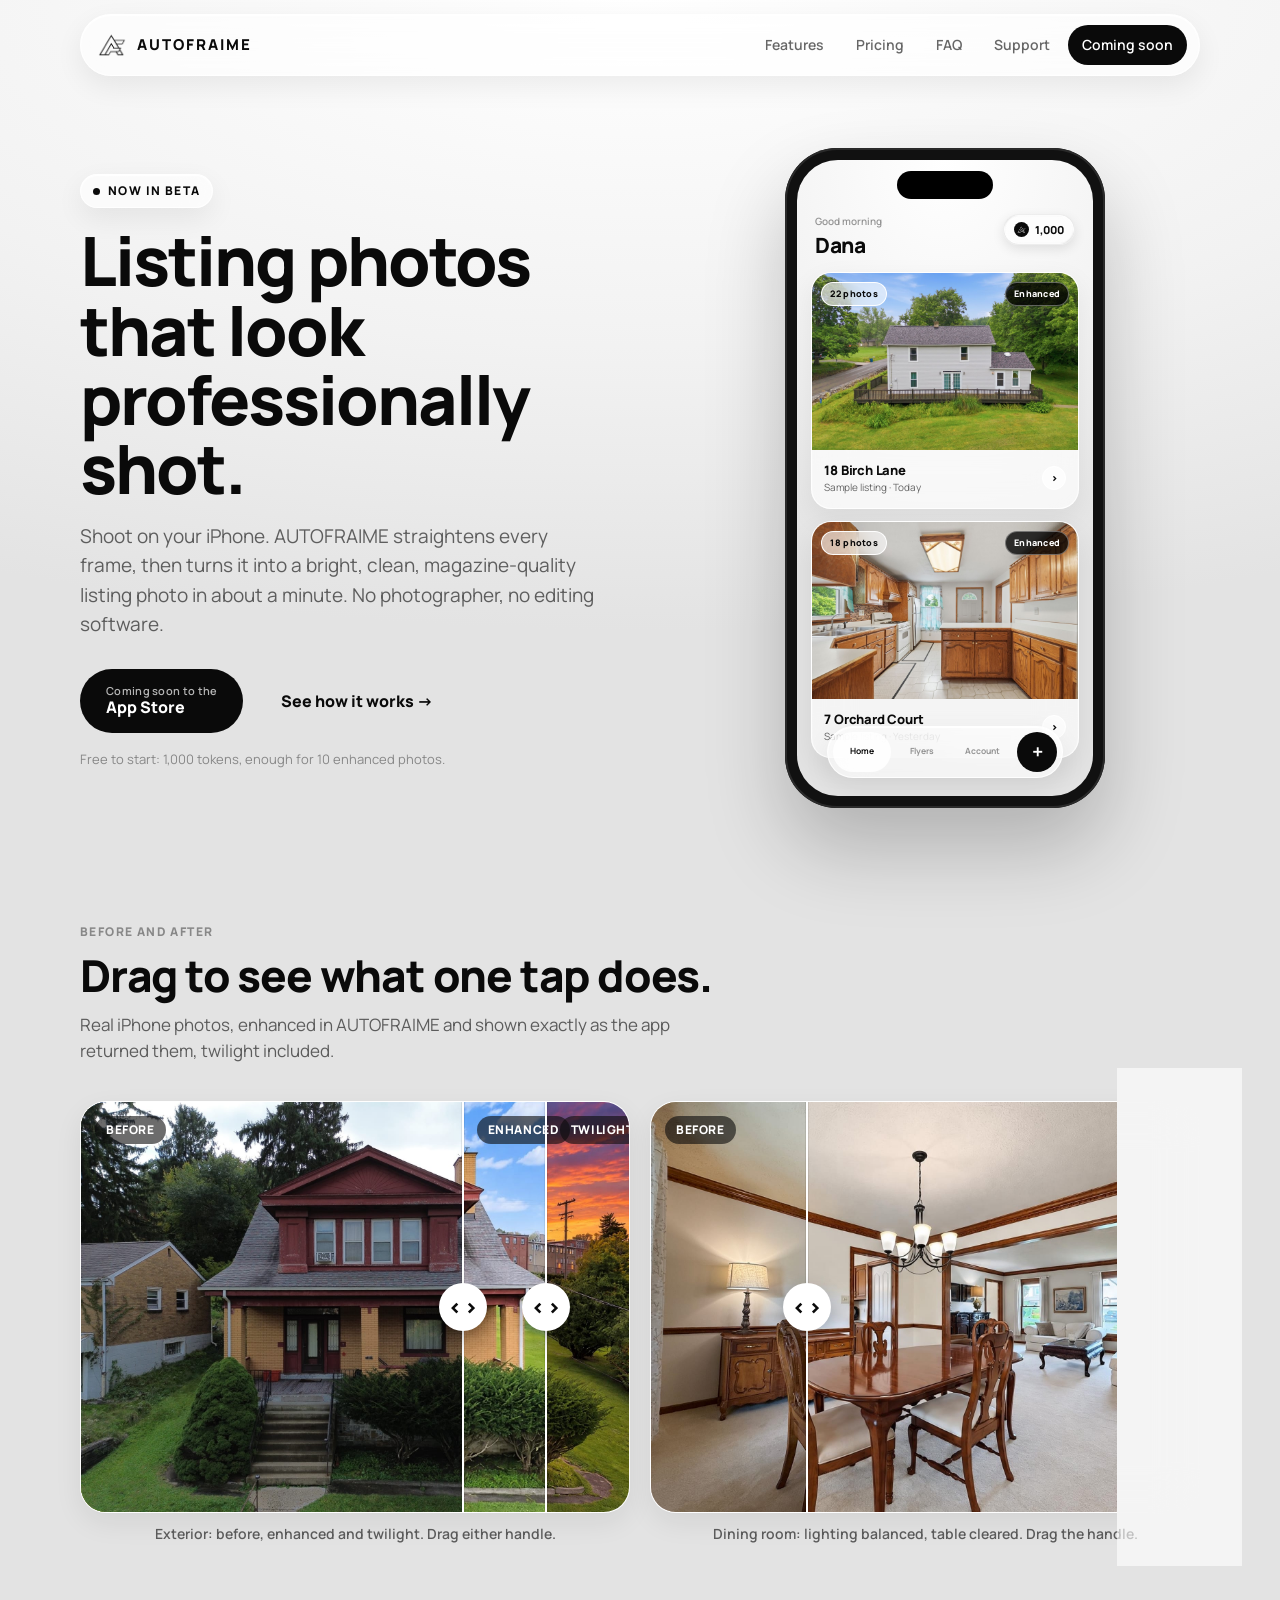
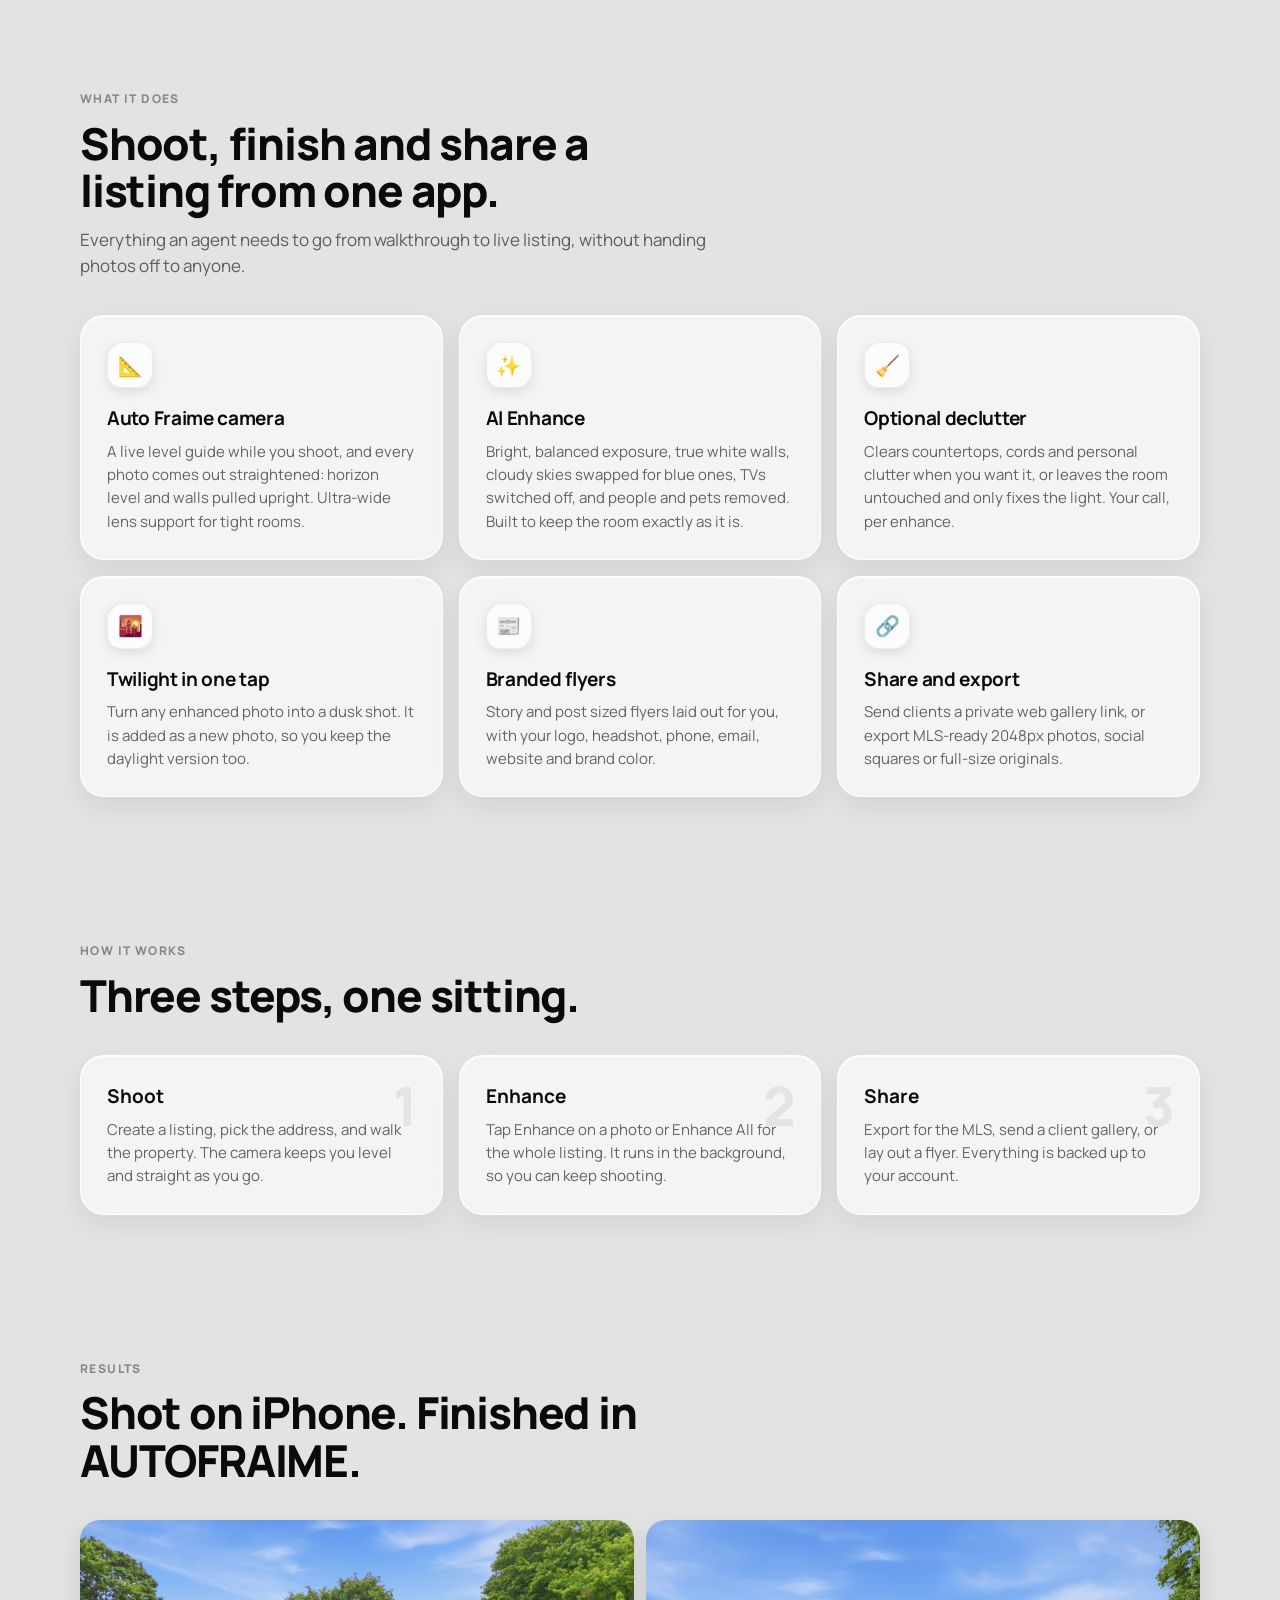
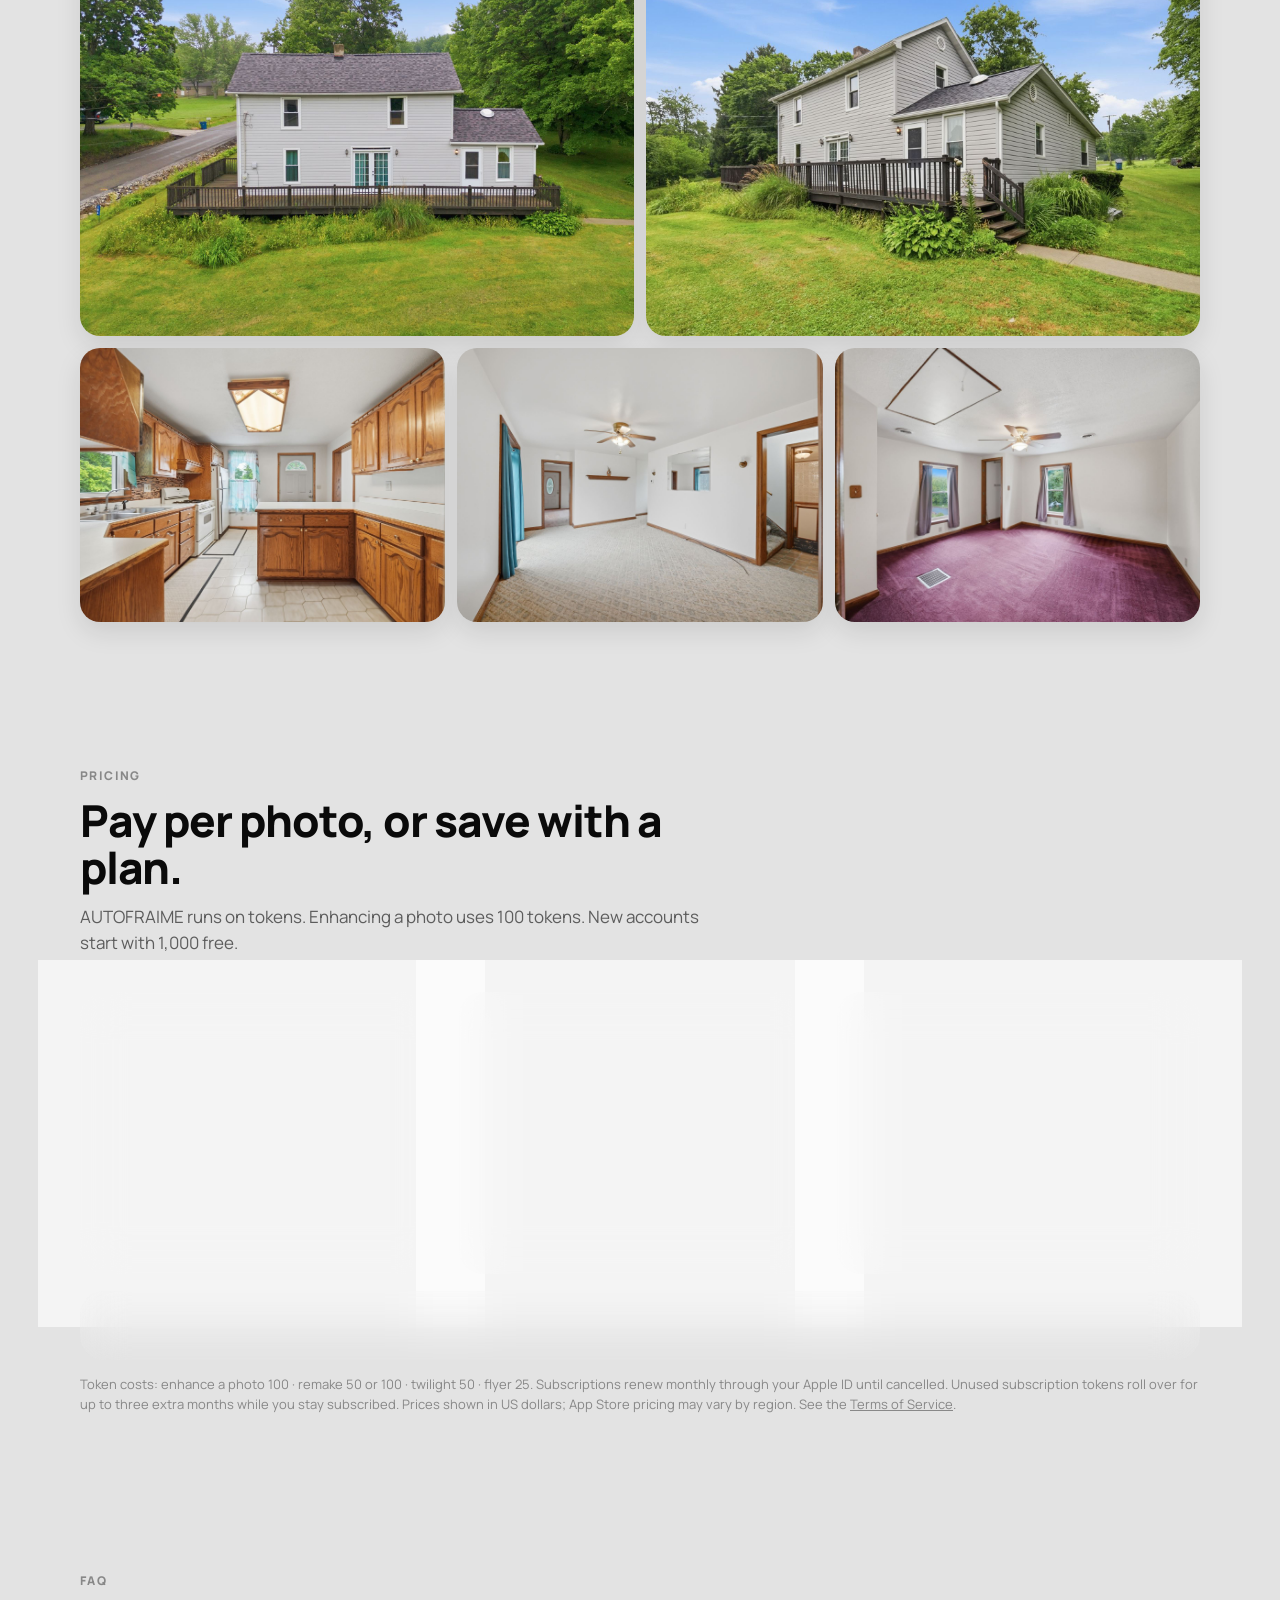
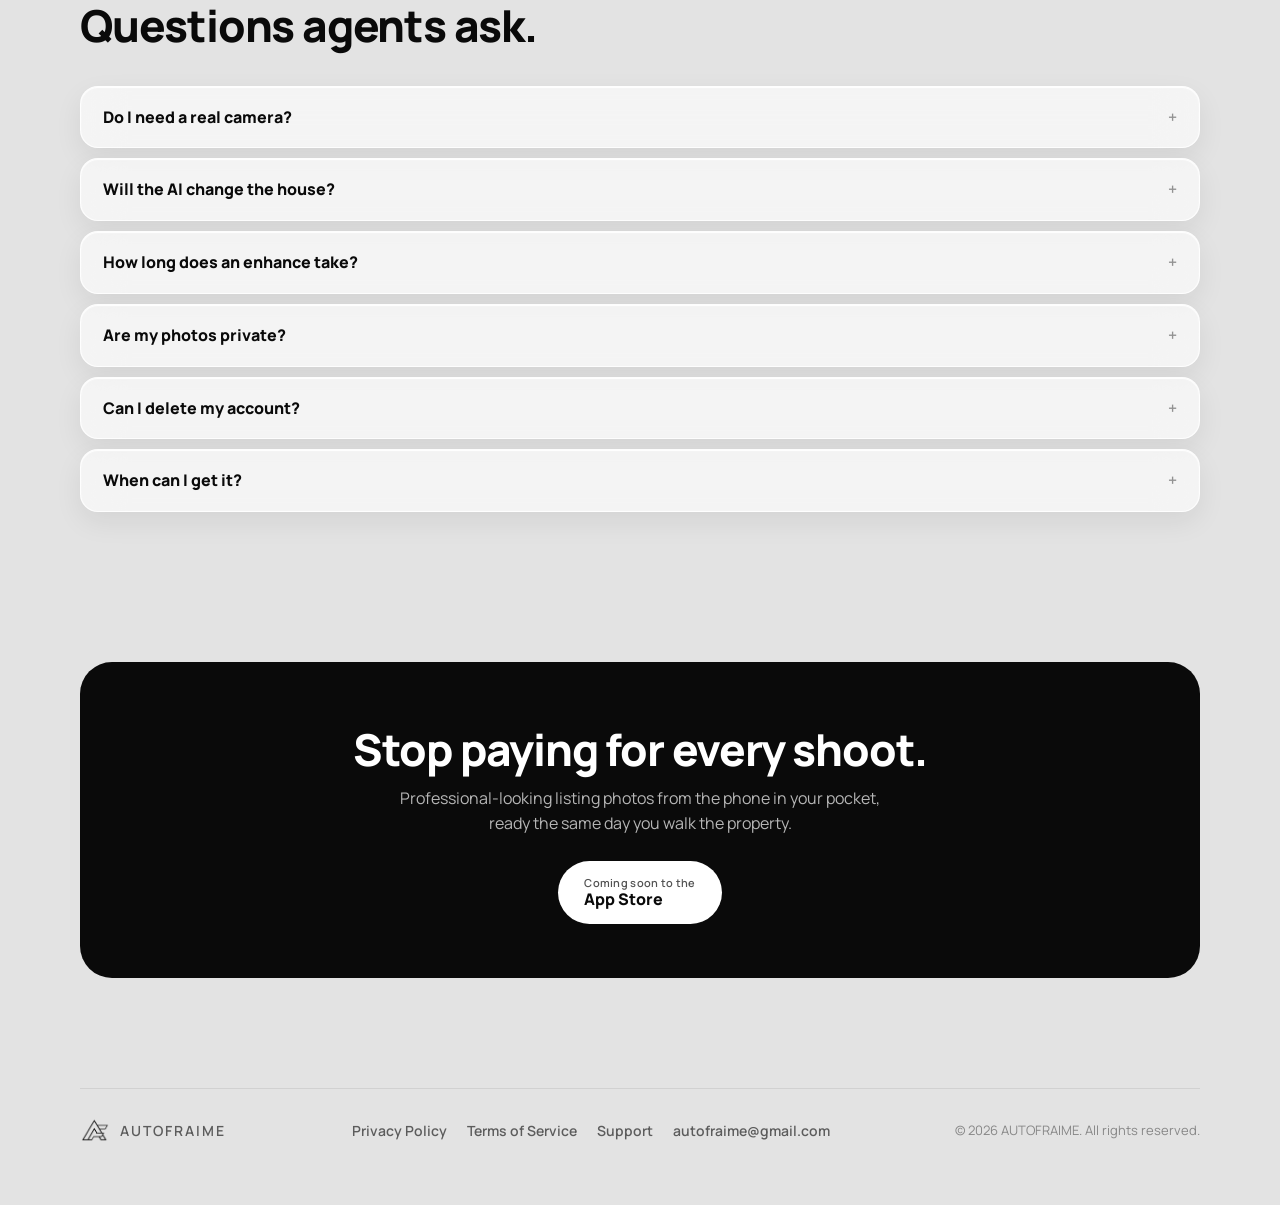
==== commit 969a0cb8: "Dining slider: Before left, After right (standard, matches the exterior)" ====
--- a/index.html
+++ b/index.html
@@ -13,7 +13,7 @@
   <link rel="preconnect" href="https://fonts.googleapis.com">
   <link rel="preconnect" href="https://fonts.gstatic.com" crossorigin>
   <link href="https://fonts.googleapis.com/css2?family=Manrope:wght@400;500;600;700;800&display=swap" rel="stylesheet">
-  <link rel="stylesheet" href="assets/style.css?v=20261013c">
+  <link rel="stylesheet" href="assets/style.css?v=20261013d">
 </head>
 <body>
 
@@ -100,14 +100,14 @@
         </figure>
         <figure class="ba-item">
           <div class="ba glass" style="--pos:50%">
+            <img class="ba-after" src="assets/compare/dining2-after.jpg" alt="After: the dining room, bright and evenly lit" width="1600" height="1200">
             <img class="ba-before" src="assets/compare/dining2-before.jpg" alt="Before: the dining room, dim and uneven" width="1600" height="1200">
-            <img class="ba-after" src="assets/compare/dining2-after.jpg" alt="After: the dining room, bright and evenly lit" width="1600" height="1200">
-            <span class="ba-label l">After</span>
-            <span class="ba-label r">Before</span>
+            <span class="ba-label l">Before</span>
+            <span class="ba-label r">After</span>
             <div class="ba-handle" aria-hidden="true"><span>&#8249;&#8239;&#8250;</span></div>
             <input class="ba-range" type="range" min="0" max="100" value="50" aria-label="Dining room: slide to compare before and after">
           </div>
-          <figcaption>Dining room: slide right to see the lighting balanced and the table cleared.</figcaption>
+          <figcaption>Dining room: lighting balanced, table cleared. Drag the handle.</figcaption>
         </figure>
       </div>
     </section>
--- a/assets/style.css
+++ b/assets/style.css
@@ -213,7 +213,7 @@
 .ba { position: relative; aspect-ratio: 4 / 3; border-radius: 26px; overflow: hidden; padding: 0;
   user-select: none; -webkit-user-select: none; touch-action: pan-y; cursor: ew-resize; }
 .ba img { position: absolute; inset: 0; width: 100%; height: 100%; object-fit: cover; display: block; pointer-events: none; }
-.ba-after { clip-path: inset(0 calc(100% - var(--pos)) 0 0); }
+.ba-before { clip-path: inset(0 calc(100% - var(--pos)) 0 0); }
 .ba-handle { position: absolute; top: 0; bottom: 0; left: var(--pos); width: 2px; margin-left: -1px; background: #fff;
   box-shadow: 0 0 0 1px rgba(0,0,0,0.08); pointer-events: none; }
 .ba-handle span { position: absolute; top: 50%; left: 50%; transform: translate(-50%, -50%); width: 48px; height: 48px;
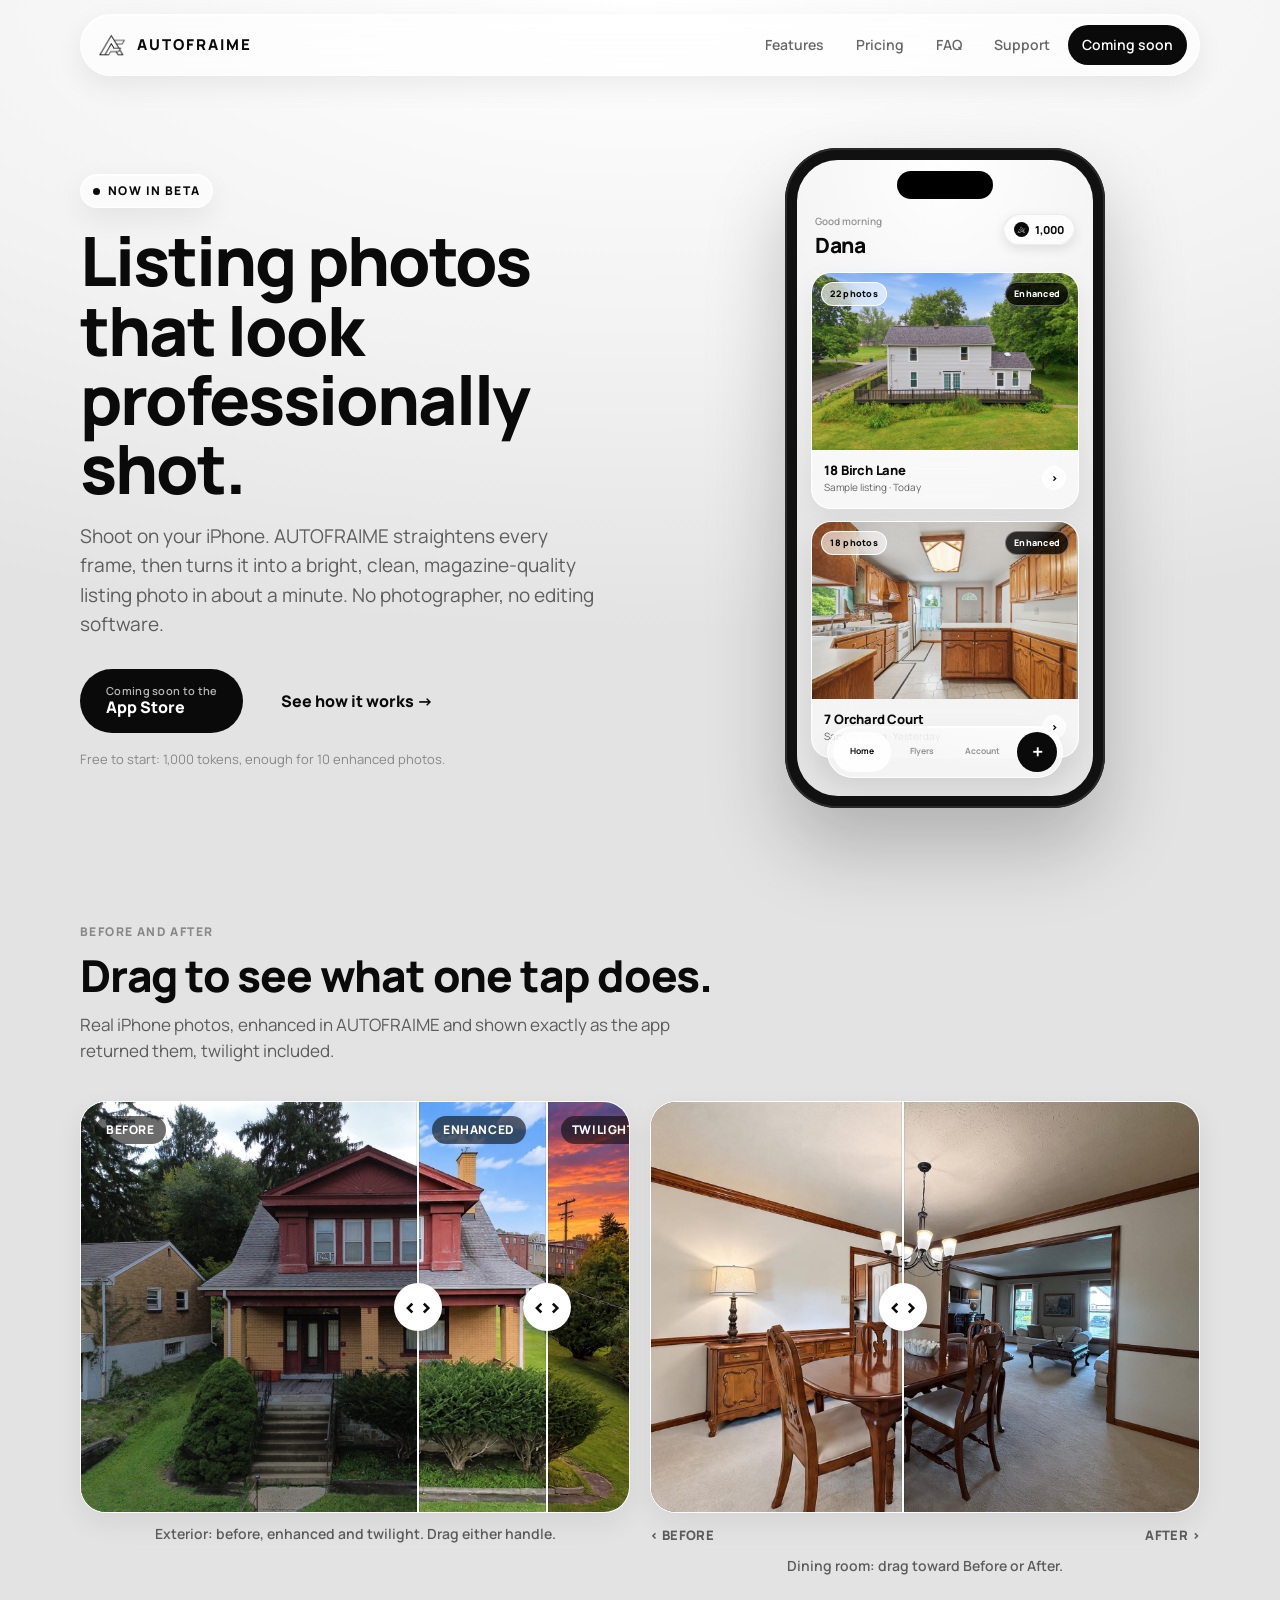
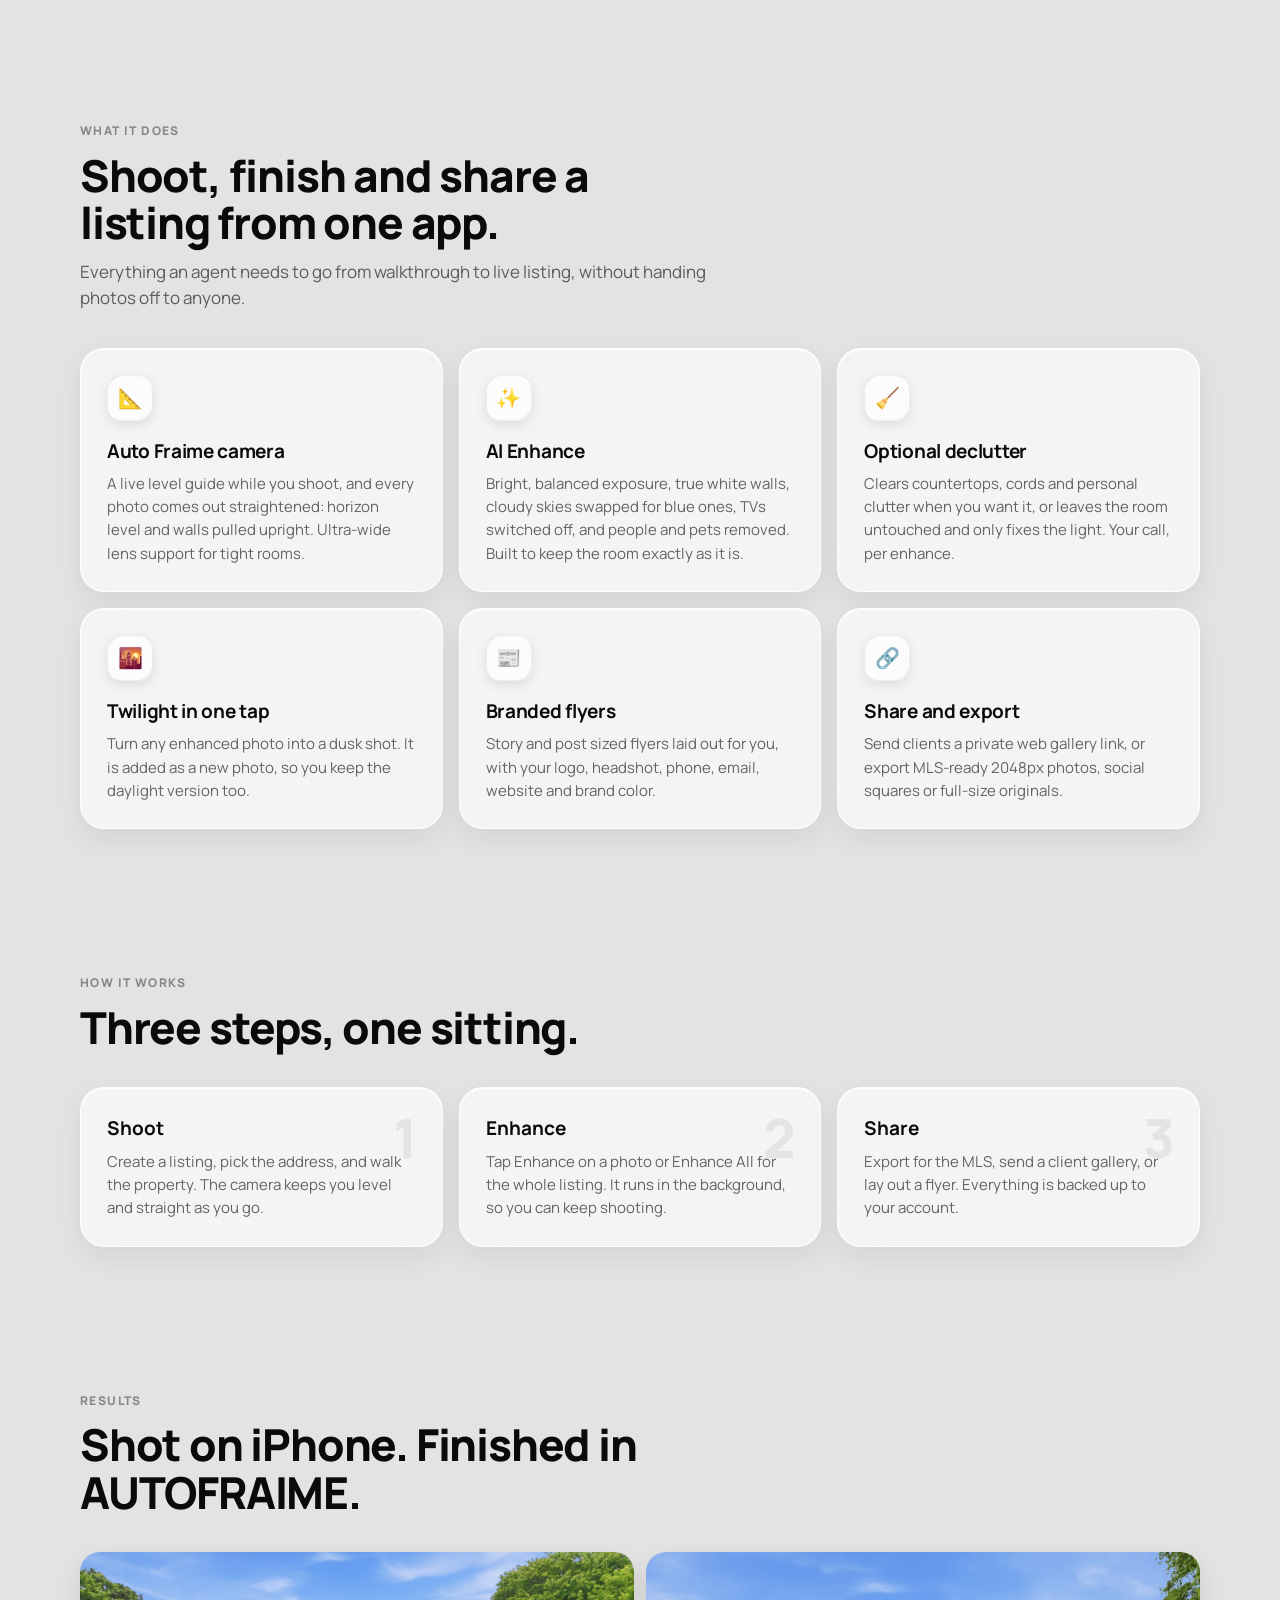
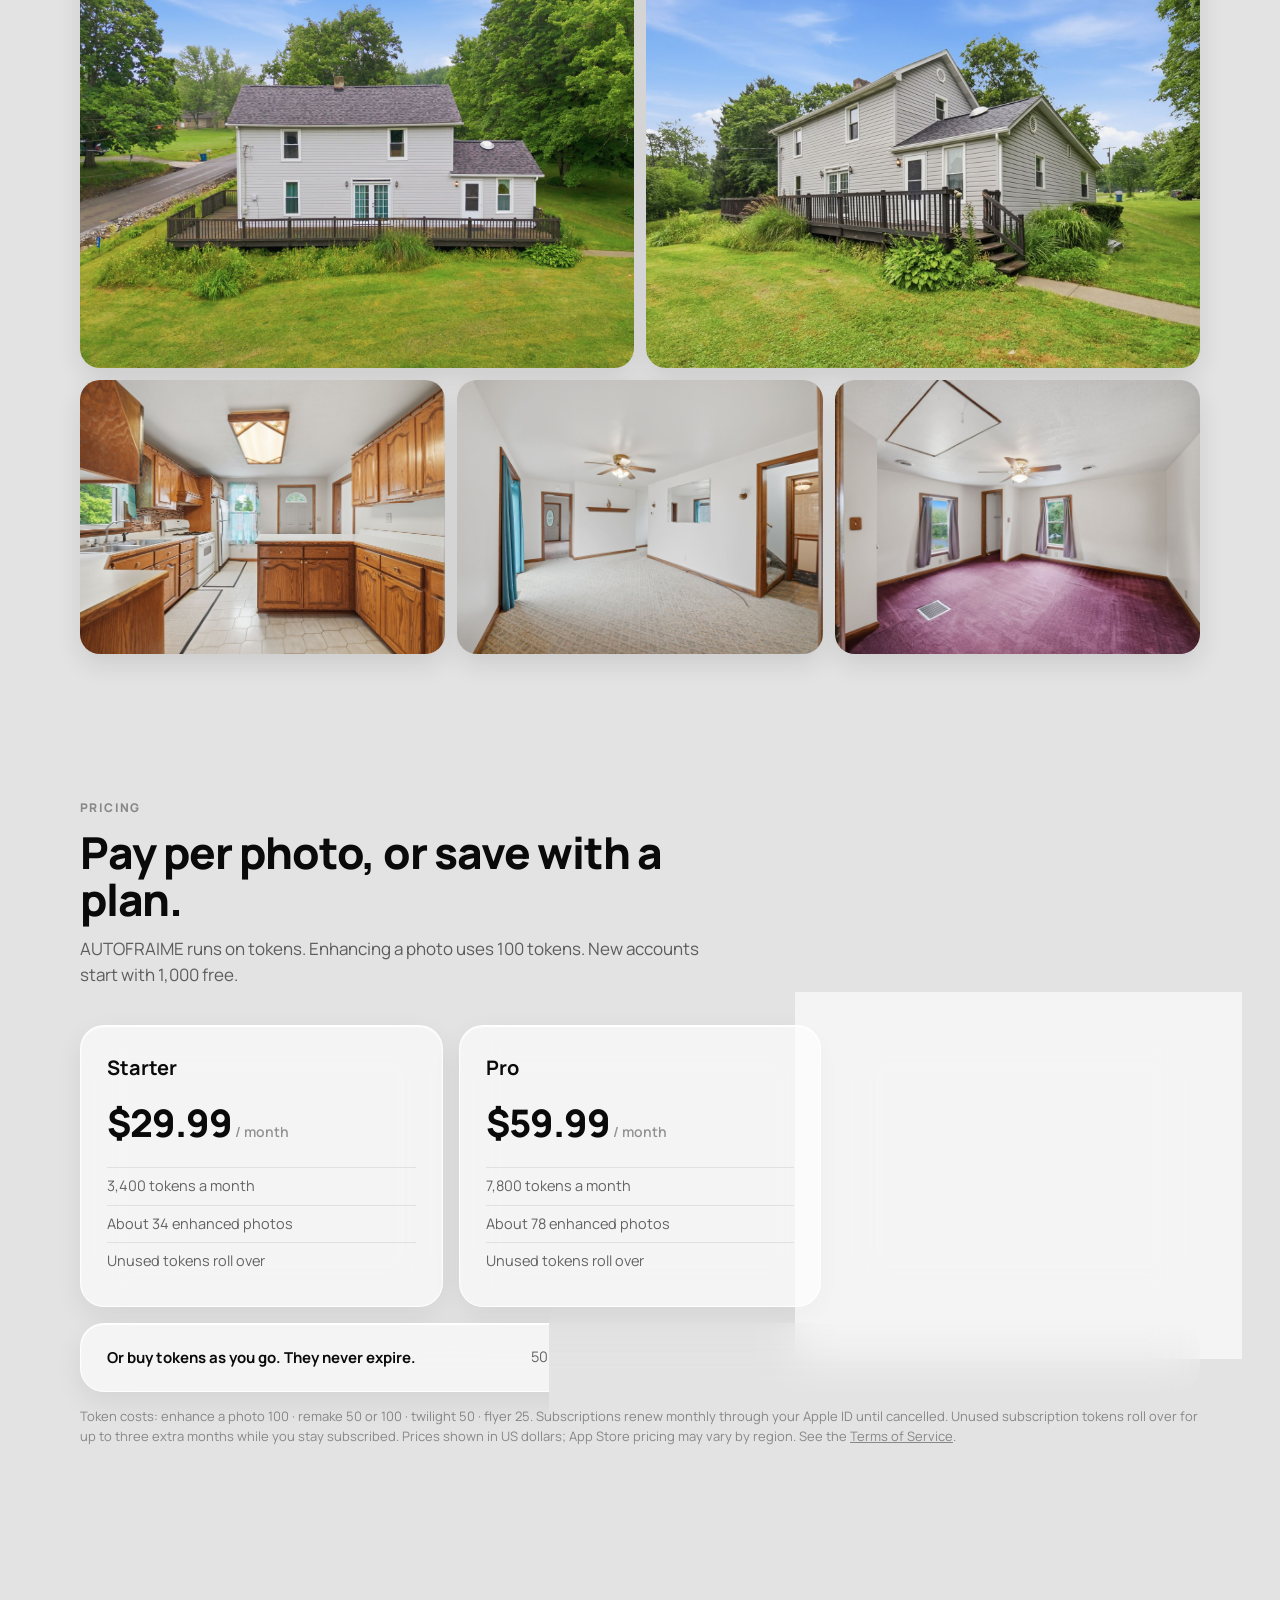
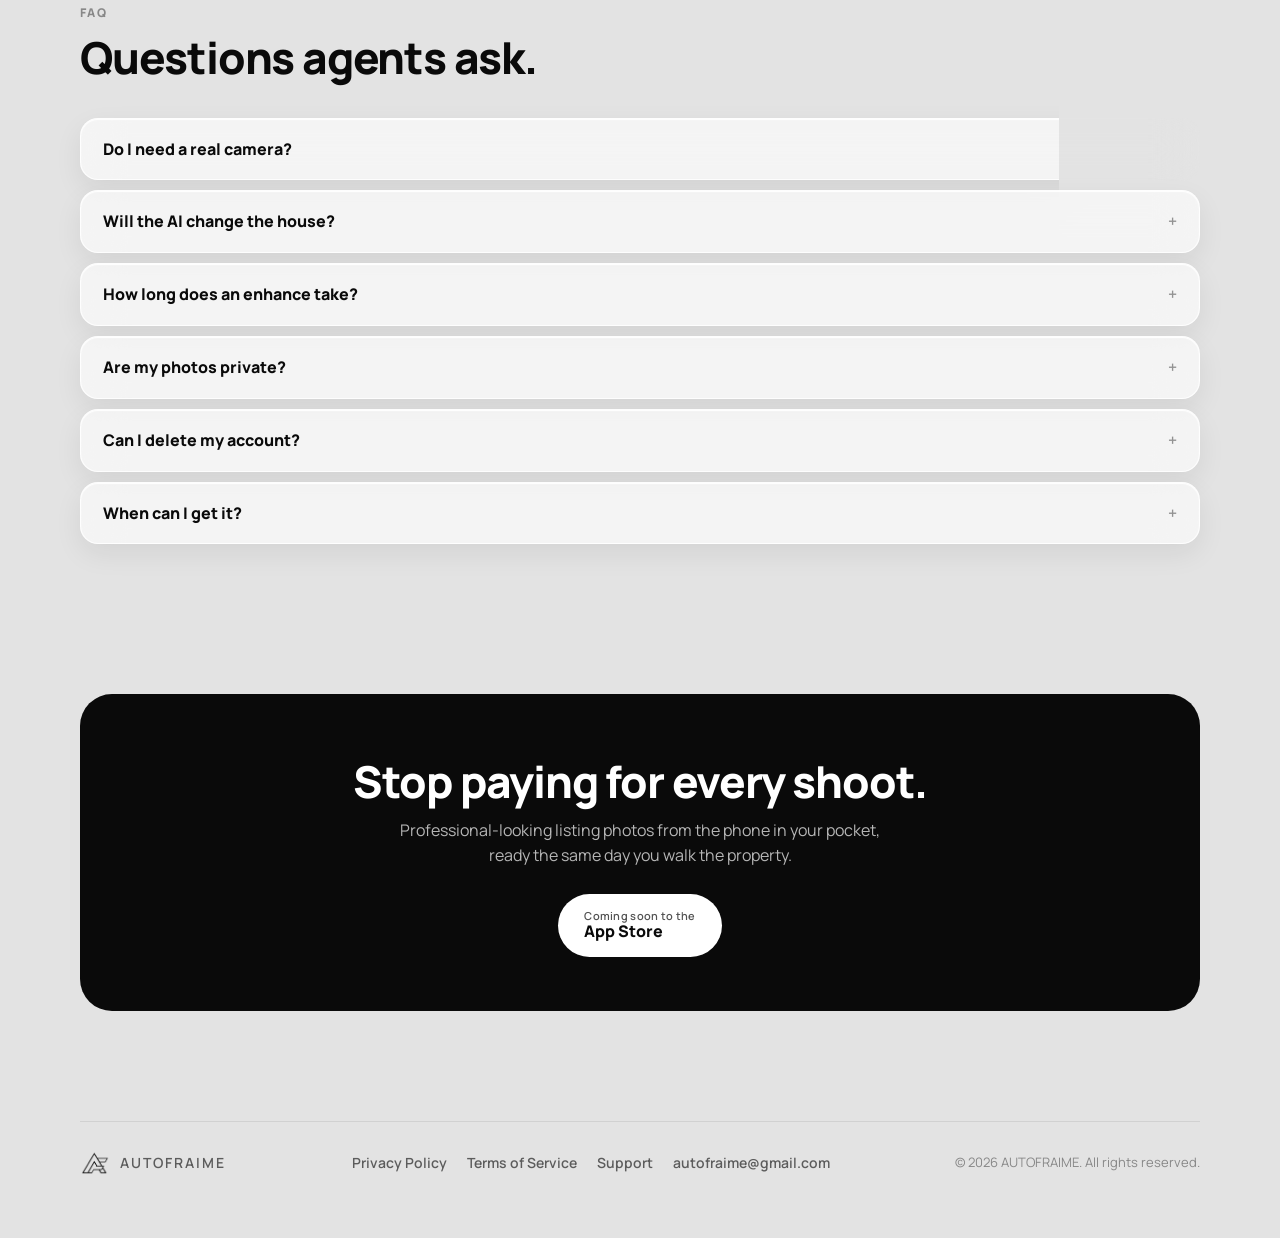
==== commit a05eb4b4: "Dining slider: drag toward Before or After to see it; direction labels under the photo. House slider" ====
--- a/index.html
+++ b/index.html
@@ -13,7 +13,7 @@
   <link rel="preconnect" href="https://fonts.googleapis.com">
   <link rel="preconnect" href="https://fonts.gstatic.com" crossorigin>
   <link href="https://fonts.googleapis.com/css2?family=Manrope:wght@400;500;600;700;800&display=swap" rel="stylesheet">
-  <link rel="stylesheet" href="assets/style.css?v=20261013d">
+  <link rel="stylesheet" href="assets/style.css?v=20261013e">
 </head>
 <body>
 
@@ -100,14 +100,15 @@
         </figure>
         <figure class="ba-item">
           <div class="ba glass" style="--pos:50%">
+            <img class="ba-before" src="assets/compare/dining2-before.jpg" alt="Before: the dining room, dim and uneven" width="1600" height="1200">
             <img class="ba-after" src="assets/compare/dining2-after.jpg" alt="After: the dining room, bright and evenly lit" width="1600" height="1200">
-            <img class="ba-before" src="assets/compare/dining2-before.jpg" alt="Before: the dining room, dim and uneven" width="1600" height="1200">
-            <span class="ba-label l">Before</span>
-            <span class="ba-label r">After</span>
             <div class="ba-handle" aria-hidden="true"><span>&#8249;&#8239;&#8250;</span></div>
-            <input class="ba-range" type="range" min="0" max="100" value="50" aria-label="Dining room: slide to compare before and after">
-          </div>
-          <figcaption>Dining room: lighting balanced, table cleared. Drag the handle.</figcaption>
+            <input class="ba-range" type="range" min="0" max="100" value="50" aria-label="Dining room: drag left for before, right for after">
+          </div>
+          <div class="dial">
+            <div class="dial-stops two"><span>&#8249; Before</span><span>After &#8250;</span></div>
+          </div>
+          <figcaption>Dining room: drag toward Before or After.</figcaption>
         </figure>
       </div>
     </section>
--- a/assets/style.css
+++ b/assets/style.css
@@ -213,7 +213,7 @@
 .ba { position: relative; aspect-ratio: 4 / 3; border-radius: 26px; overflow: hidden; padding: 0;
   user-select: none; -webkit-user-select: none; touch-action: pan-y; cursor: ew-resize; }
 .ba img { position: absolute; inset: 0; width: 100%; height: 100%; object-fit: cover; display: block; pointer-events: none; }
-.ba-before { clip-path: inset(0 calc(100% - var(--pos)) 0 0); }
+.ba-after { clip-path: inset(0 calc(100% - var(--pos)) 0 0); }
 .ba-handle { position: absolute; top: 0; bottom: 0; left: var(--pos); width: 2px; margin-left: -1px; background: #fff;
   box-shadow: 0 0 0 1px rgba(0,0,0,0.08); pointer-events: none; }
 .ba-handle span { position: absolute; top: 50%; left: 50%; transform: translate(-50%, -50%); width: 48px; height: 48px;
@@ -226,6 +226,13 @@
 .ba-range { position: absolute; width: 1px; height: 1px; opacity: 0; pointer-events: none; }
 .ba:focus-within { outline: 3px solid var(--ink); outline-offset: 3px; }
 @media (max-width: 600px) { .ba { border-radius: 18px; } .ba-handle span { width: 40px; height: 40px; font-size: 18px; } }
+
+
+/* Direction row under a slider: labels mean "drag this way to see this" */
+.dial { margin-top: 12px; }
+.dial-stops { display: flex; justify-content: space-between; font-size: 13px; font-weight: 800; letter-spacing: .4px;
+  text-transform: uppercase; color: var(--ink-2); }
+.dial-stops.three span:nth-child(2) { text-align: center; }
 
 /* Three-way slider: before | enhanced | twilight */
 .ba3 { position: relative; aspect-ratio: 4 / 3; border-radius: 26px; overflow: hidden; padding: 0;
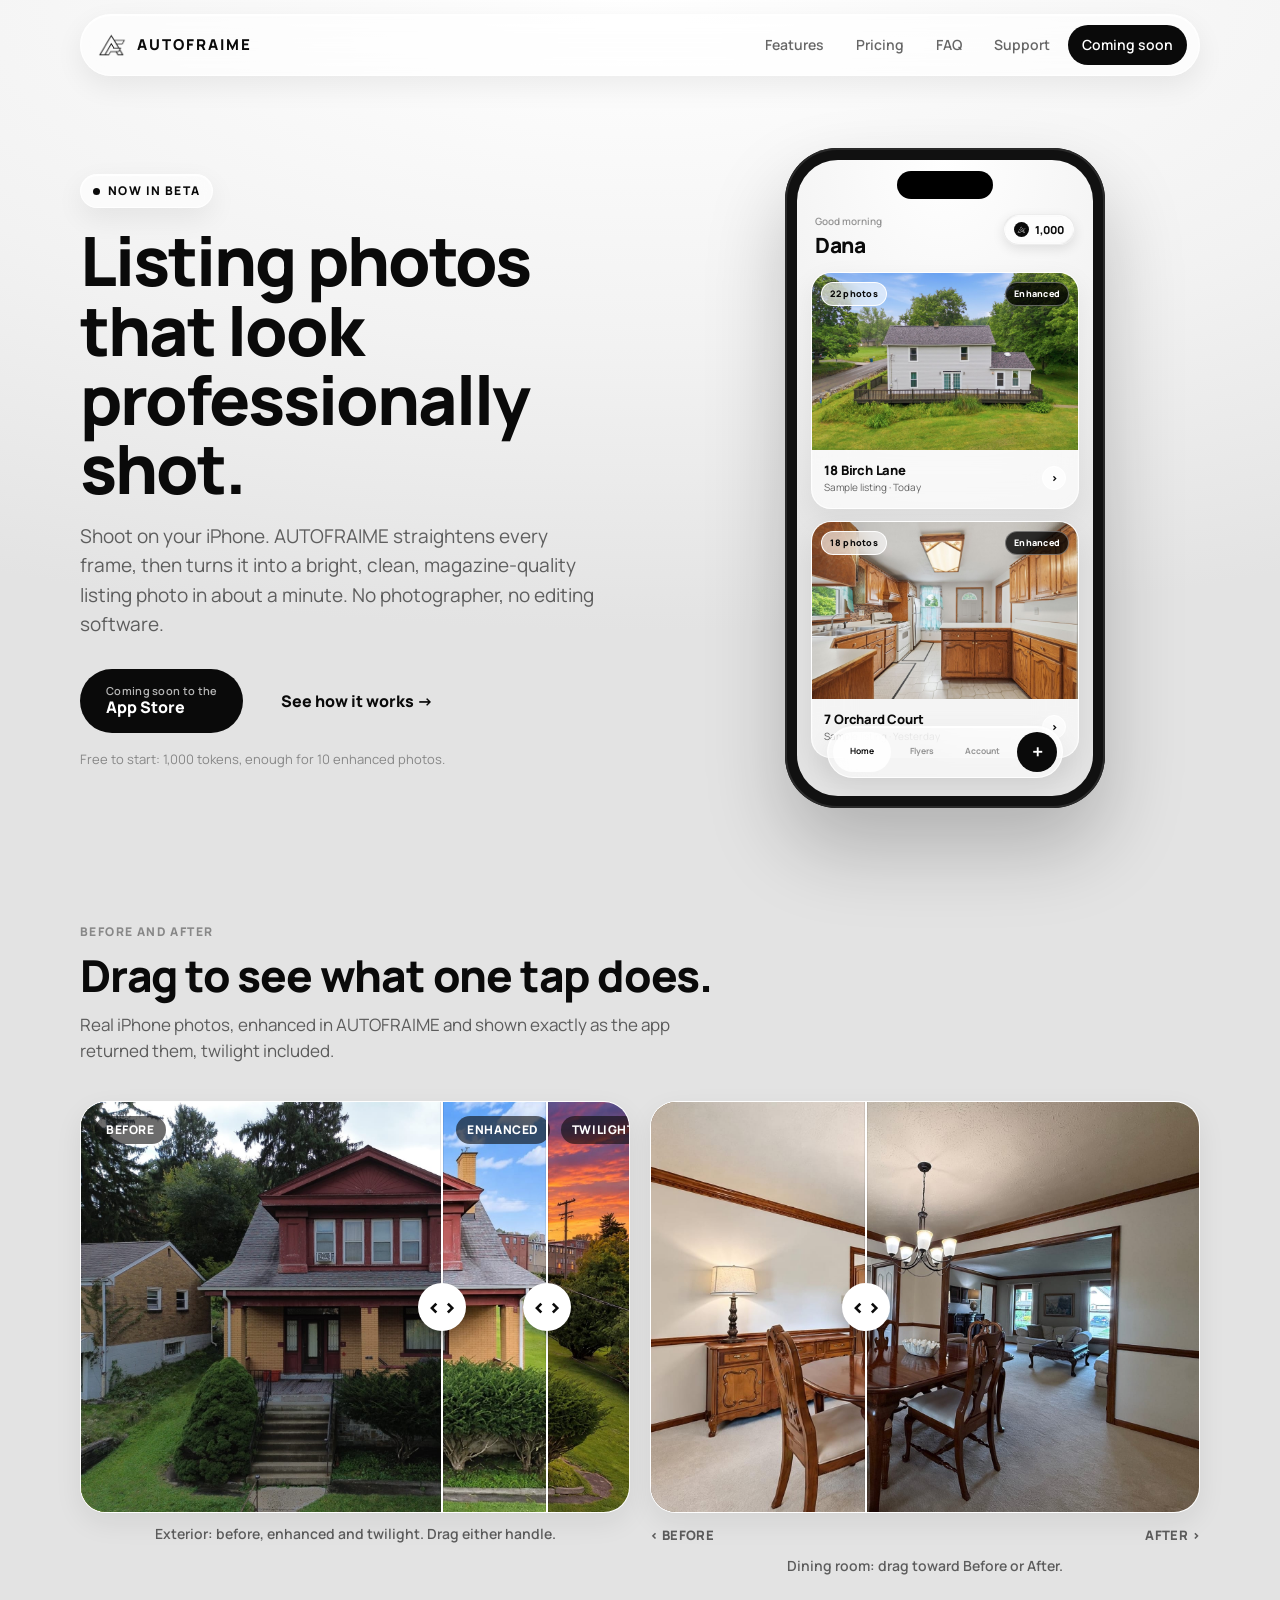
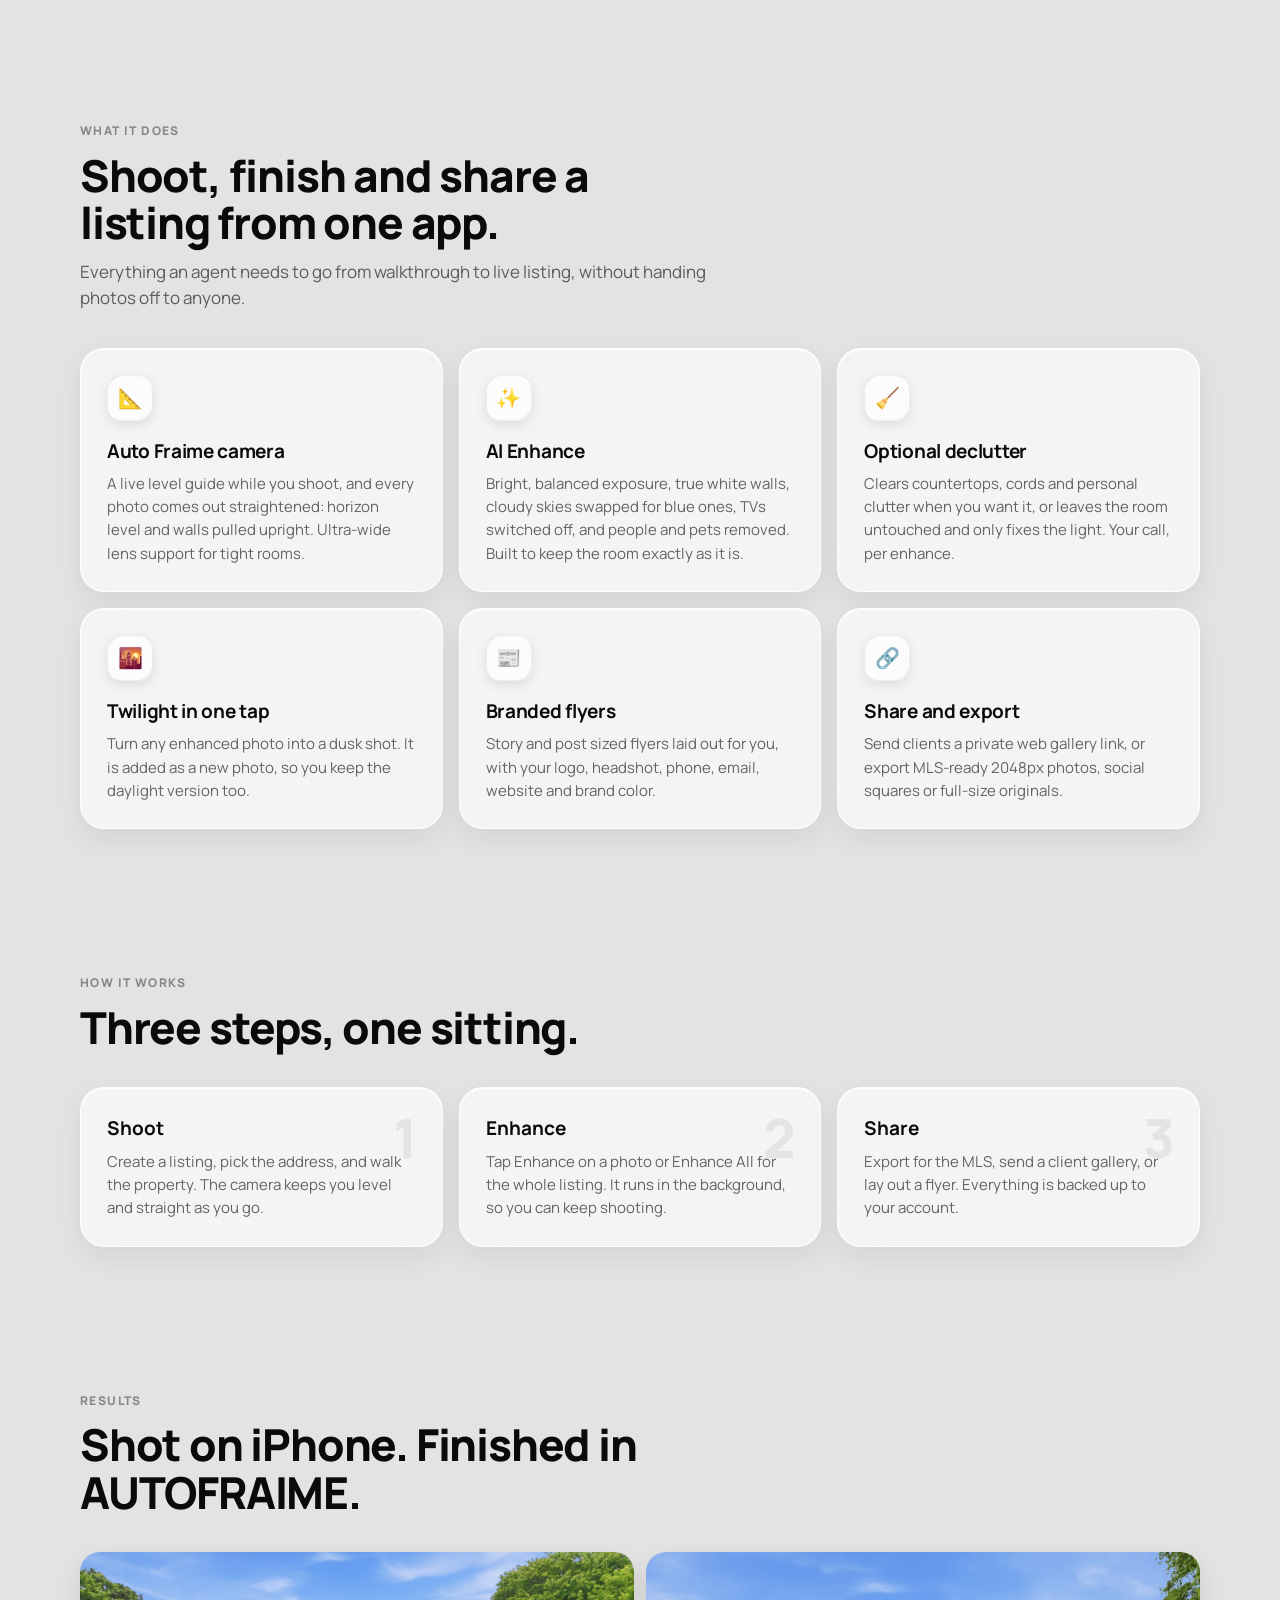
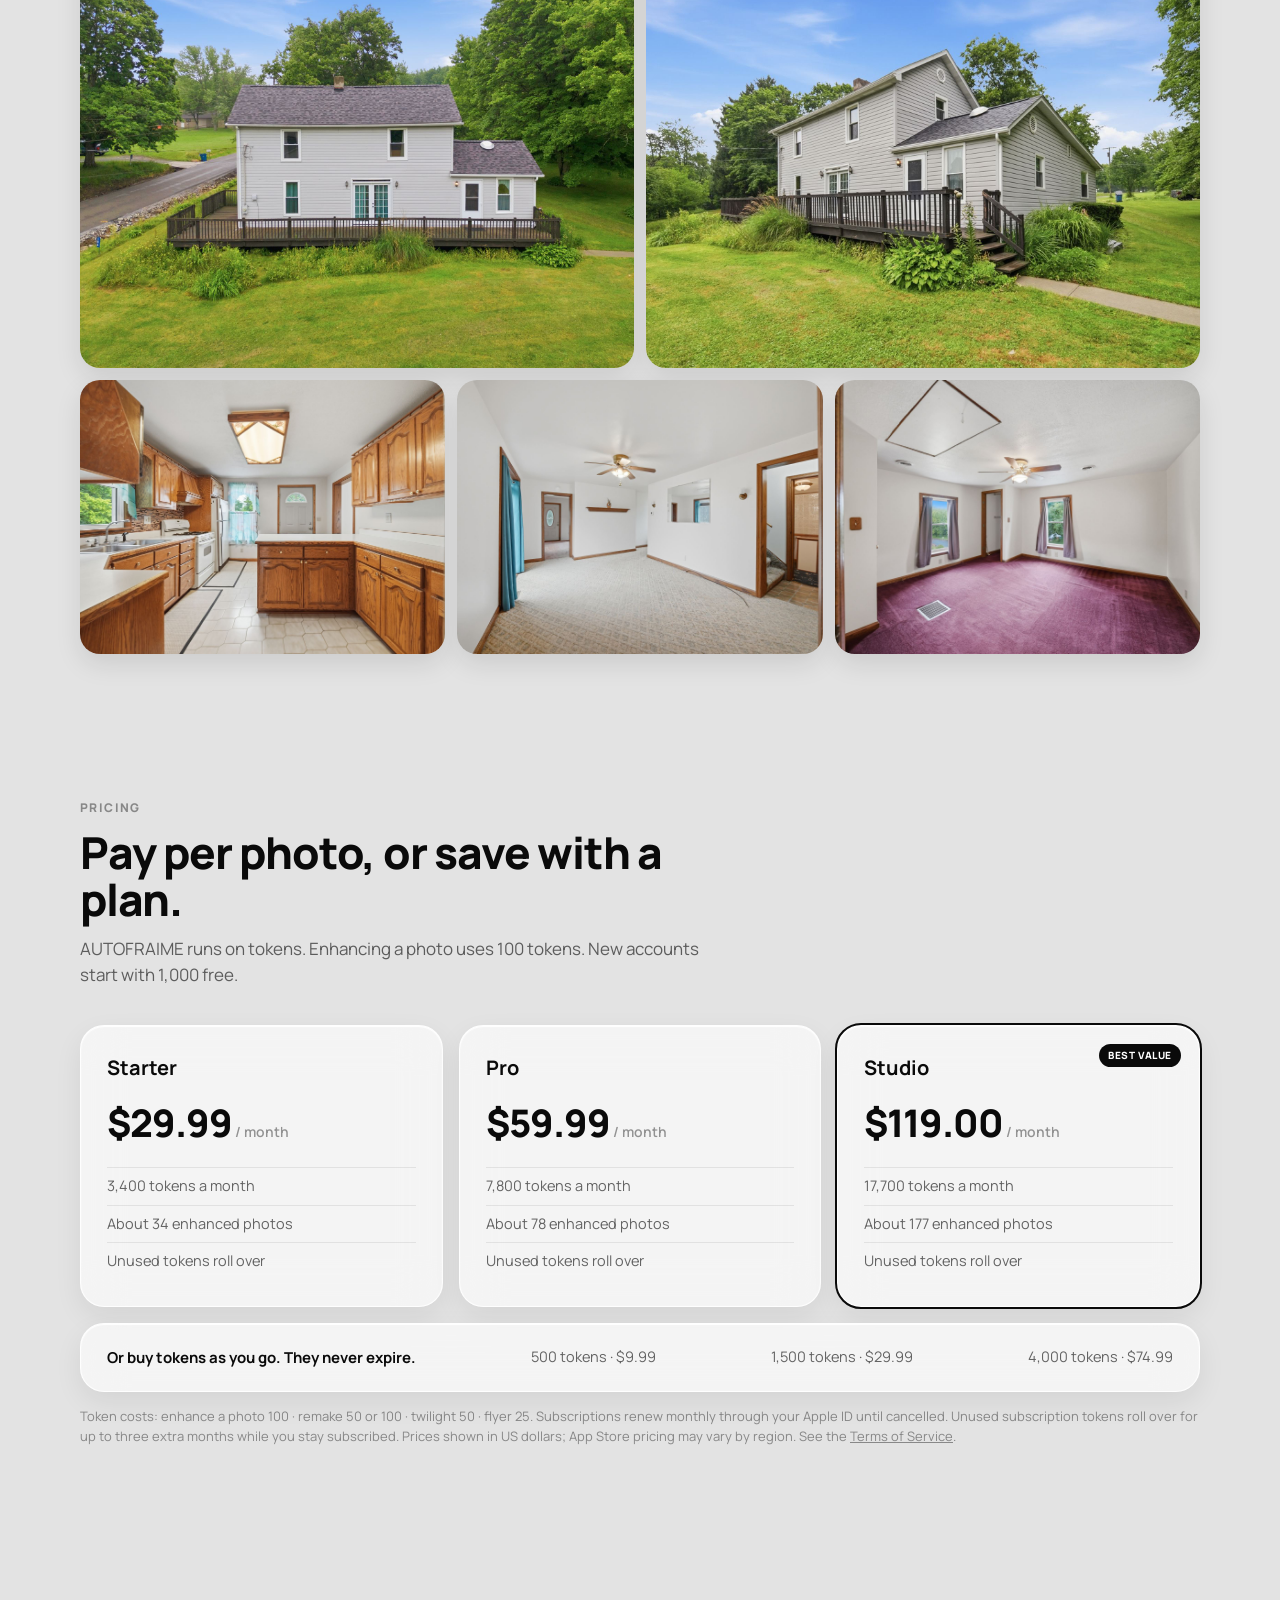
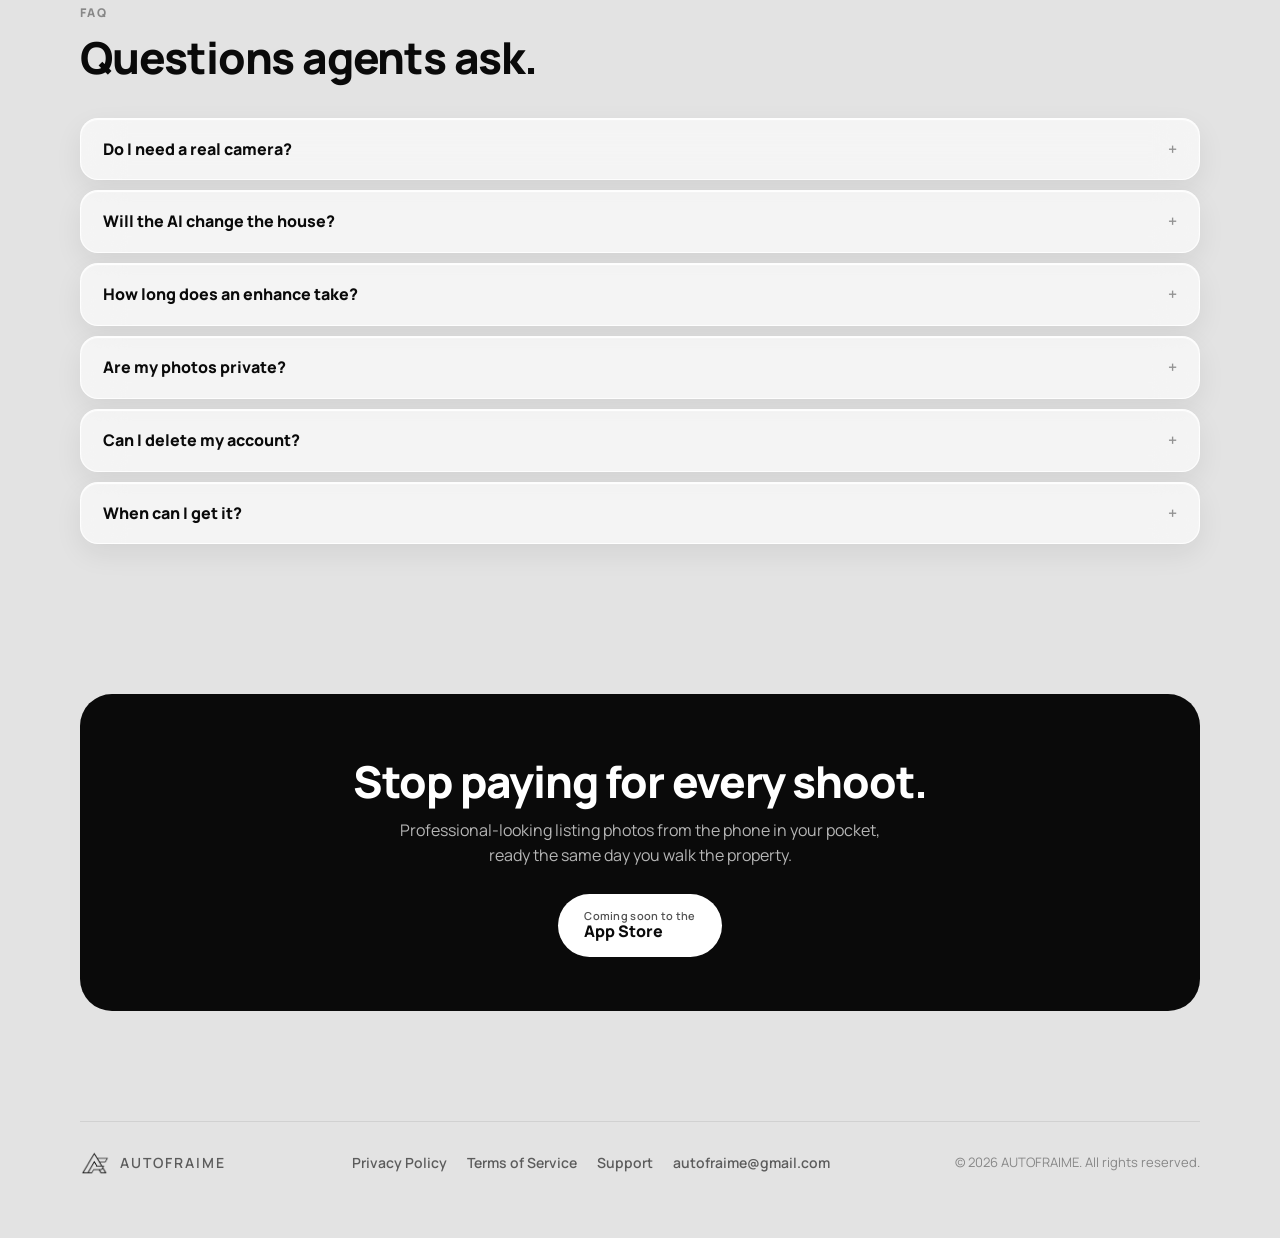
==== commit ecc2e37b: "Website: 4,000-token pack is $74.99 (T047) Co-Authored-By: Claude Opus 5.5 <noreply@anthropic.com>" ====
--- a/index.html
+++ b/index.html
@@ -177,7 +177,7 @@
         <strong>Or buy tokens as you go. They never expire.</strong>
         <span class="pk">500 tokens · $9.99</span>
         <span class="pk">1,500 tokens · $29.99</span>
-        <span class="pk">4,000 tokens · $79.99</span>
+        <span class="pk">4,000 tokens · $74.99</span>
       </div>
       <p class="fine">Token costs: enhance a photo 100 · remake 50 or 100 · twilight 50 · flyer 25. Subscriptions renew monthly through your Apple ID until cancelled. Unused subscription tokens roll over for up to three extra months while you stay subscribed. Prices shown in US dollars; App Store pricing may vary by region. See the <a href="terms/">Terms of Service</a>.</p>
     </section>
